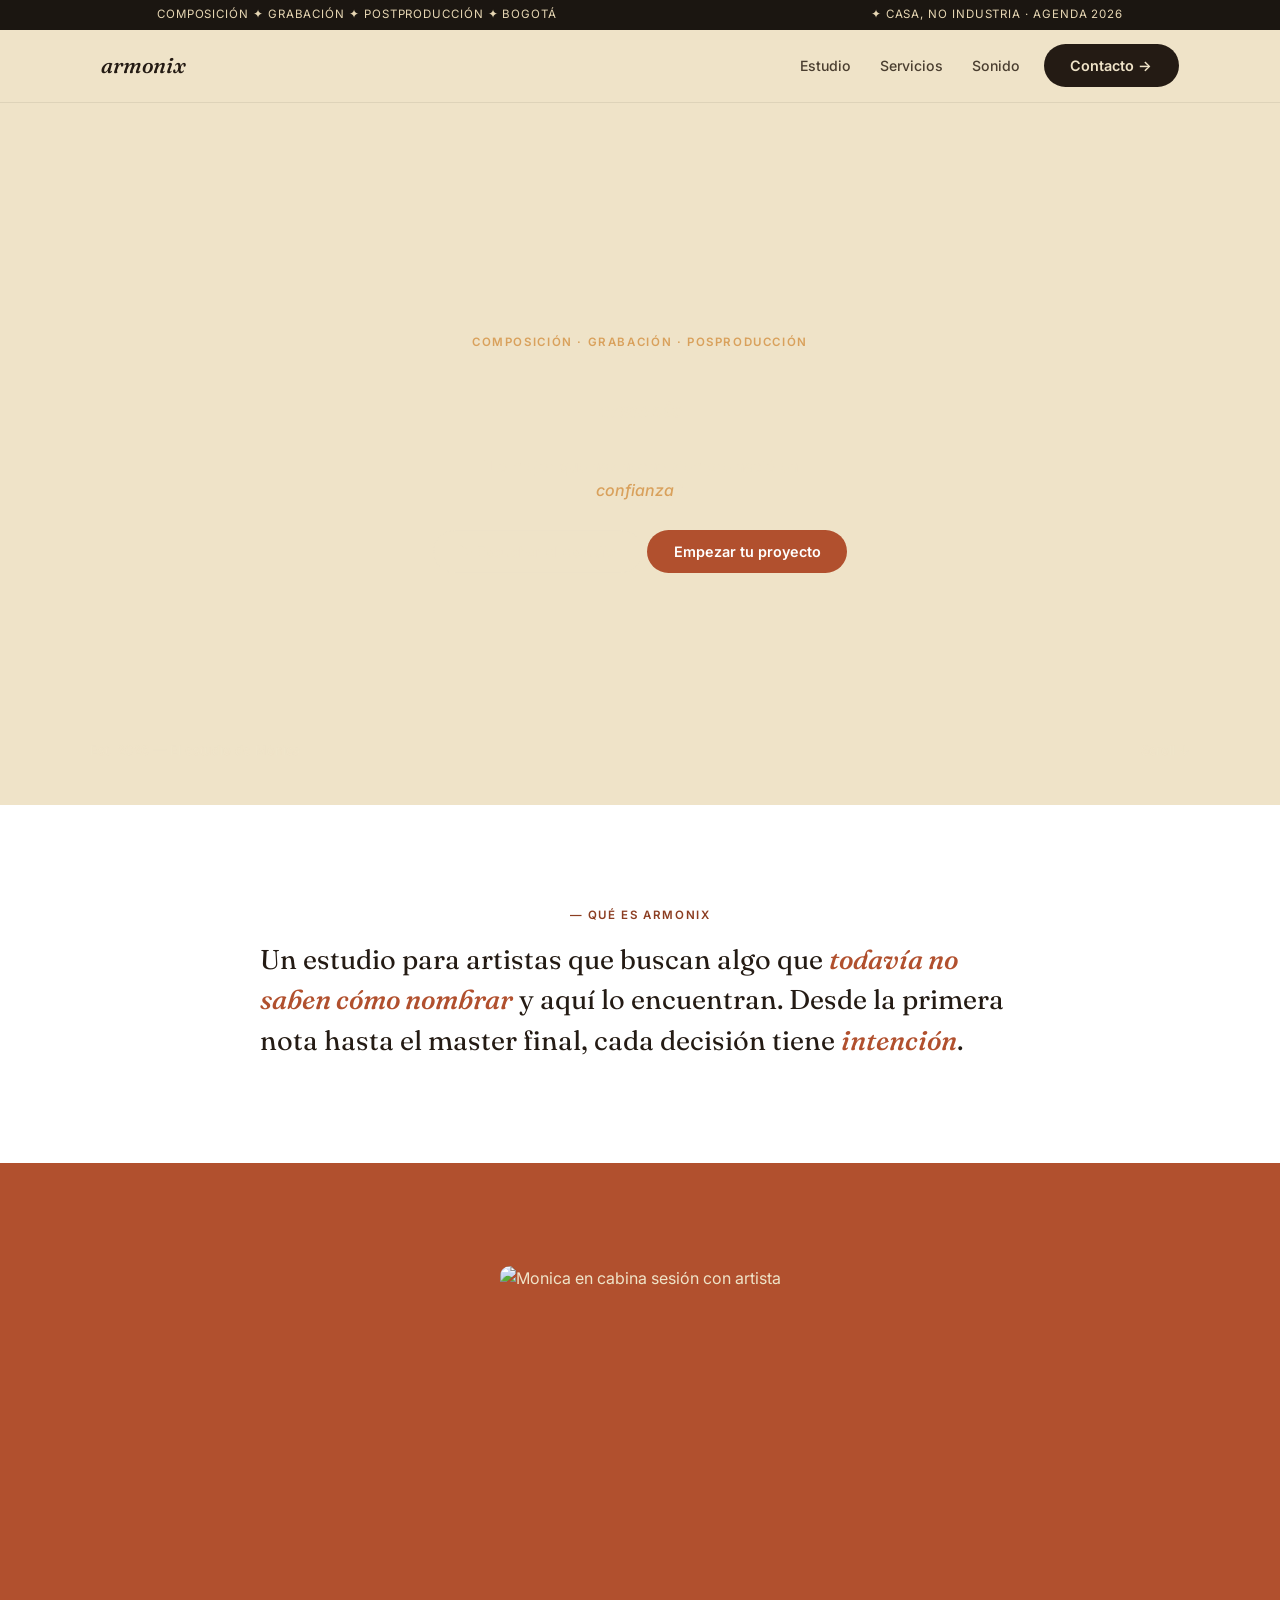
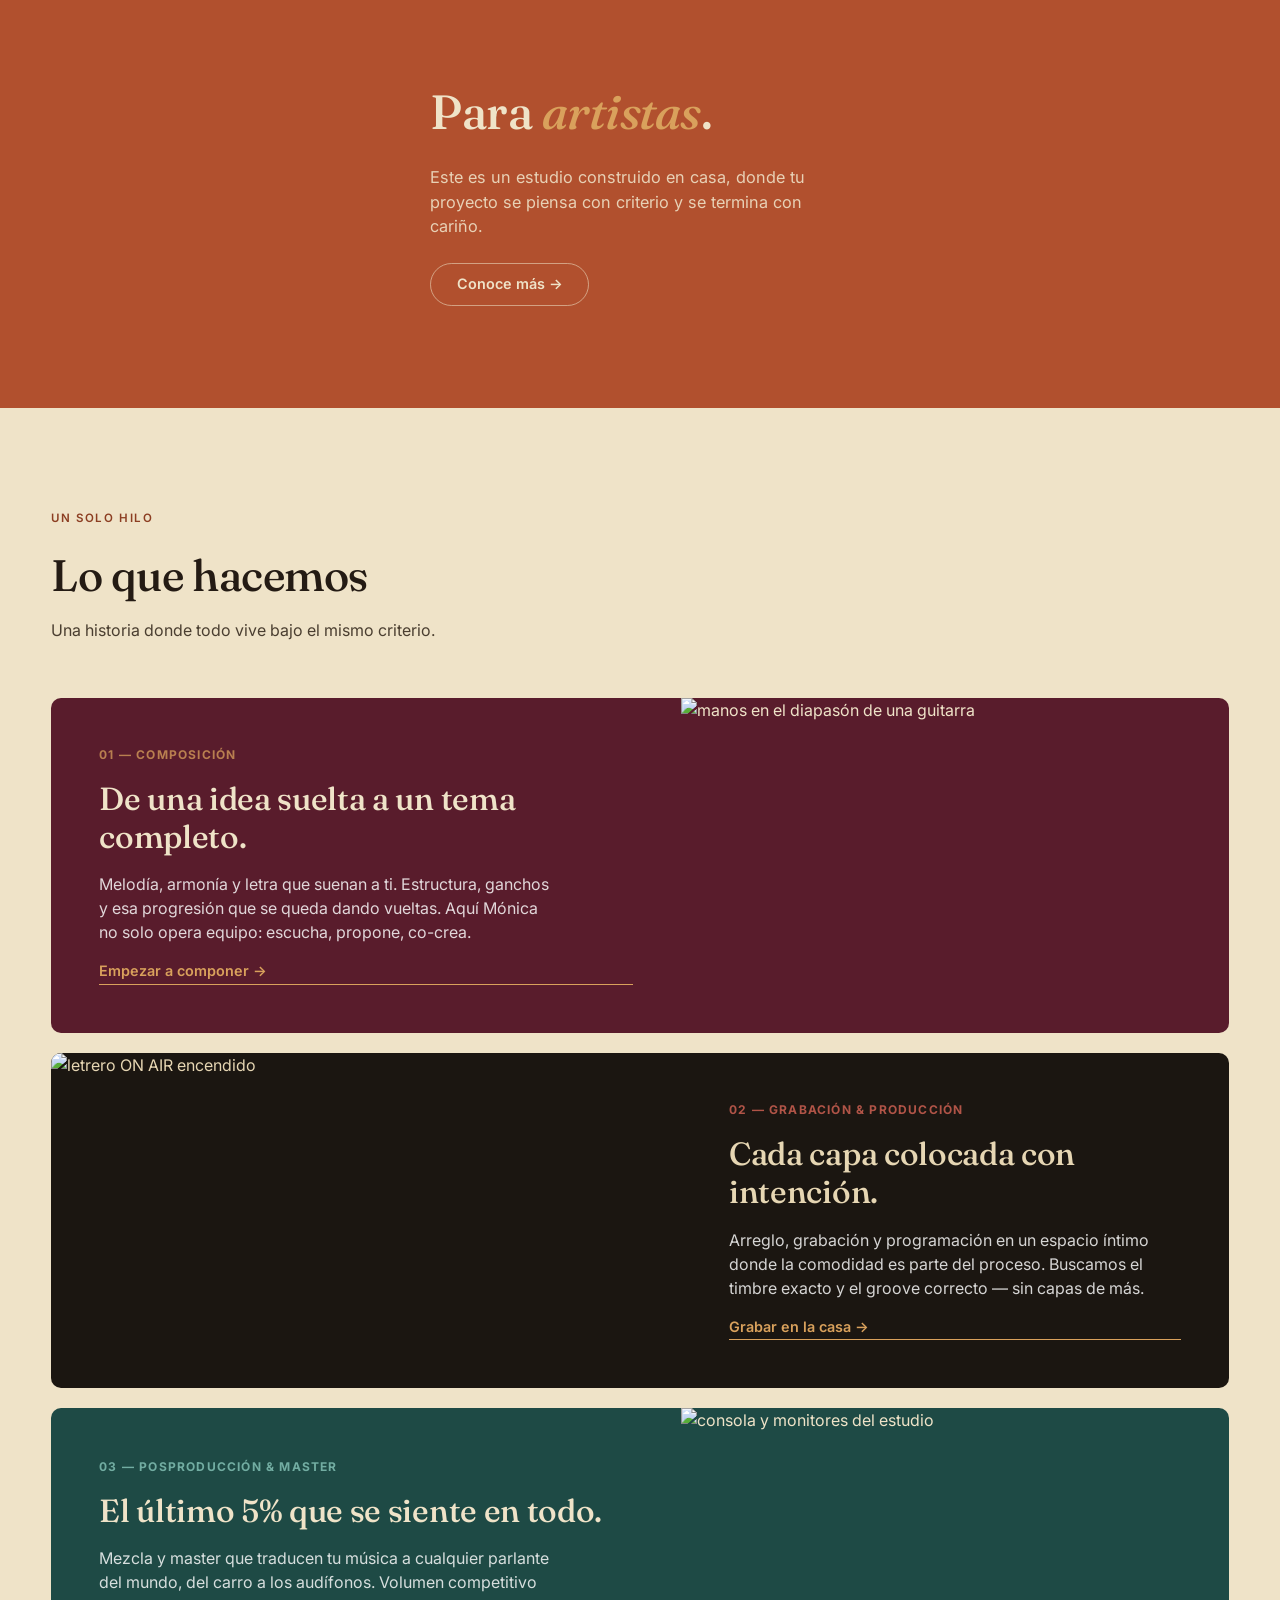
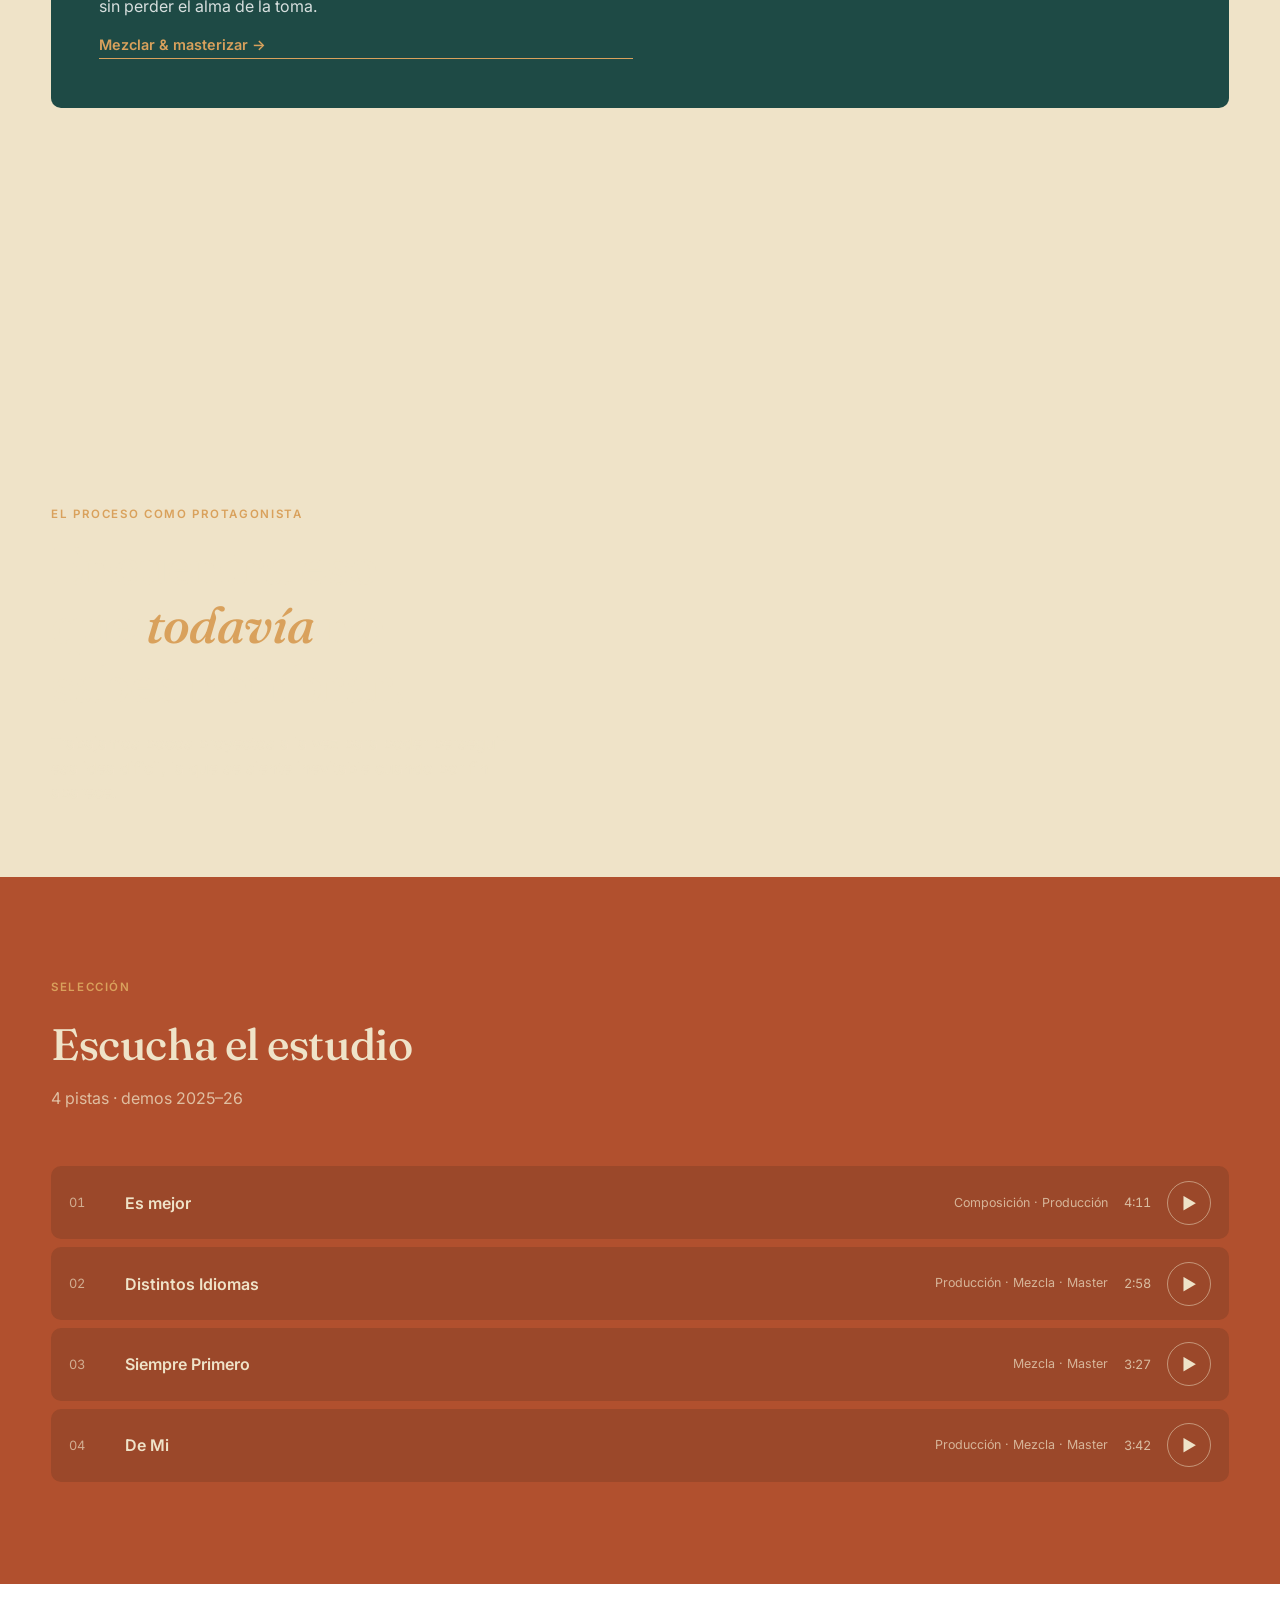
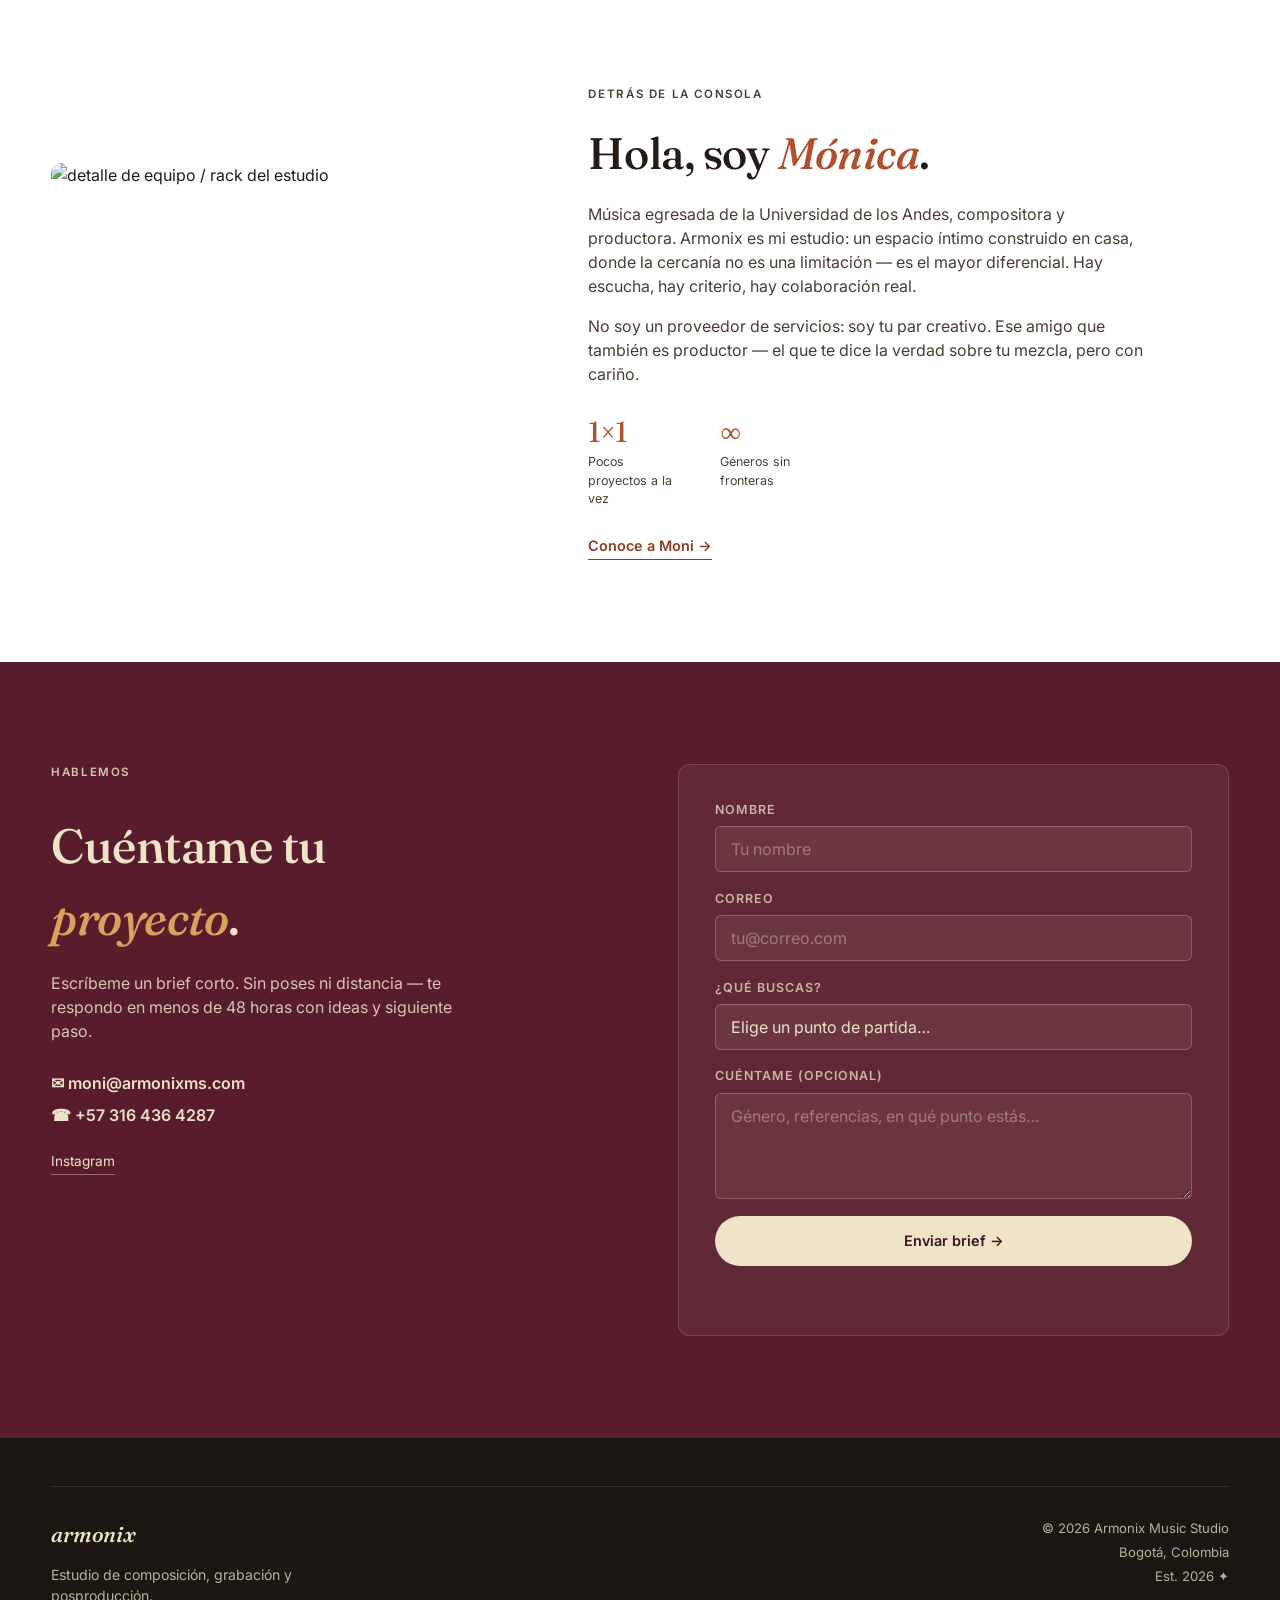
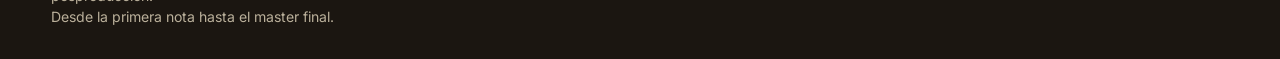
==== index.html @ 6795d39c "update storage domain" ====
<!DOCTYPE html>
<html lang="es">
<head>
    <meta charset="UTF-8">
    <meta name="viewport" content="width=device-width, initial-scale=1.0">
    <title>Armonix — Estudio de composición, grabación y posproducción</title>
    <meta name="description" content="Armonix, el estudio de Mónica. Composición, grabación y posproducción en Bogotá. Casa, no industria.">
    <link rel="preconnect" href="https://fonts.googleapis.com">
    <link rel="preconnect" href="https://fonts.gstatic.com" crossorigin>
    <link href="https://fonts.googleapis.com/css2?family=Fraunces:ital,opsz,wght@0,9..144,300;0,9..144,400;0,9..144,500;0,9..144,600;1,9..144,400;1,9..144,500&family=Inter:wght@400;500;600;700&display=swap" rel="stylesheet">
    <link rel="stylesheet" href="styles.css">
    <link rel="stylesheet" href="header.css">
    <link rel="stylesheet" href="hero.css">
    <link rel="stylesheet" href="player.css">
</head>
<body>

<div class="ticker-top" aria-hidden="true">
    <span class="ticker-text">Composición ✦ Grabación ✦ Postproducción ✦ Bogotá</span>
    <span class="ticker-text-end">✦ Casa, no industria · Agenda 2026</span>
</div>

<header class="site-header">
    <div class="header-inner">
        <a href="#top" class="logo">armonix</a>
        <div class="header-right">
            <nav class="main-nav" id="mainNav">
                <a href="#que-es">Estudio</a>
                <a href="#servicios">Servicios</a>
                <a href="#sonido">Sonido</a>
            </nav>
            <div>
                <a href="#contacto" class="btn btn-dark">Contacto →</a>
            </div>
            <button class="nav-toggle" id="navToggle" aria-label="Abrir menú" aria-expanded="false">
                <span></span><span></span><span></span>
            </button>
        </div>
    </div>
</header>

<main id="top">

    <!-- HERO -->
    <section class="hero" id="hero">
        <div class="hero-carousel" aria-hidden="true">
            <div class="hero-slide is-active" style="background-image: url(https://storage.armonixms.com/img/hero/1.jpg)"></div>
            <div class="hero-slide" style="background-image: url(https://storage.armonixms.com/img/hero/2.jpg)"></div>
            <div class="hero-slide" style="background-image: url(https://storage.armonixms.com/img/hero/3.jpg)"></div>

        </div>

        <div class="hero-content">
            <p class="eyebrow hero-eyebrow">Composición · Grabación · Posproducción</p>
            <div class="logo">armonix</div>
            <p class="hero-quote">“Lo mejor que has hecho siempre nació en<br class="lb"> <em>confianza</em>.”</p>
            <div class="hero-ctas">
                <a href="#sonido" class="btn btn-ghost">▶ Escuchar el estudio</a>
                <a href="#contacto" class="btn btn-solid">Empezar tu proyecto</a>
            </div>
        </div>

        <div class="hero-foot">
            <span>Est. 2026 — El estudio de Mónica</span>
            <span class="scroll-hint">Scroll ↓</span>
        </div>
    </section>

    <!-- QUÉ ES ARMONIX -->
    <section class="section section-white" id="que-es">
        <div class="narrow">
            <p class="eyebrow center">— Qué es Armonix</p>
            <p class="lede center">
                Un estudio para artistas que buscan algo que <em>todavía no saben cómo nombrar</em>
                y aquí lo encuentran. Desde la primera nota hasta el master final, cada
                decisión tiene <em class="accent">intención</em>.
            </p>
        </div>
    </section>

    <!-- PARA ARTISTAS -->
    <section class="section section-rust para-artistas">
        <img class="para-media" src="https://storage.armonixms.com/img/para_artistas.jpg" alt="Monica en cabina sesión con artista">
        <div class="para-copy">
            <h2>Para <em>artistas</em>.</h2>
            <p>Este es un estudio construido en casa, donde tu proyecto se piensa con criterio y se termina con cariño.</p>
            <a href="#servicios" class="btn btn-outline-light">Conoce más →</a>
        </div>
    </section>

    <!-- LO QUE HACEMOS -->
    <section class="section section-cream" id="servicios">
        <div class="section-head">
            <p class="eyebrow">Un solo hilo</p>
            <h2>Lo que hacemos</h2>
            <p class="section-sub">Una historia donde todo vive bajo el mismo criterio.</p>
        </div>

        <div class="services-grid">

            <article class="service-card card-maroon">
                <div class="service-copy">
                    <p class="service-num">01 — Composición</p>
                    <h3>De una idea suelta a un tema completo.</h3>
                    <p>Melodía, armonía y letra que suenan a ti. Estructura, ganchos y esa progresión que se queda dando vueltas. Aquí Mónica no solo opera equipo: escucha, propone, co-crea.</p>
                    <a href="#contacto" class="link-arrow">Empezar a componer →</a>
                </div>
                <img class="service-media" src="https://storage.armonixms.com/img/servicios/1.jpg" alt="manos en el diapasón de una guitarra">
            </article>

            <article class="service-card card-black">
                <img class="service-media" src="https://storage.armonixms.com/img/servicios/2.jpg" alt="letrero ON AIR encendido">
                <div class="service-copy">
                    <p class="service-num">02 — Grabación &amp; Producción</p>
                    <h3>Cada capa colocada con intención.</h3>
                    <p>Arreglo, grabación y programación en un espacio íntimo donde la comodidad es parte del proceso. Buscamos el timbre exacto y el groove correcto — sin capas de más.</p>
                    <a href="#contacto" class="link-arrow">Grabar en la casa →</a>
                </div>
            </article>

            <article class="service-card card-teal">
                <div class="service-copy">
                    <p class="service-num">03 — Posproducción &amp; Master</p>
                    <h3>El último 5% que se siente en todo.</h3>
                    <p>Mezcla y master que traducen tu música a cualquier parlante del mundo, del carro a los audífonos. Volumen competitivo sin perder el alma de la toma.</p>
                    <a href="#contacto" class="link-arrow">Mezclar &amp; masterizar →</a>
                </div>
                <img class="service-media" src="https://storage.armonixms.com/img/servicios/3.jpg" alt="consola y monitores del estudio">
            </article>

        </div>
    </section>

    <!-- FULL BLEED PHOTO / PROCESO -->
    <section class="section-fullbleed">
        <div class="fullbleed-overlay">
            <p class="eyebrow eyebrow-light">El proceso como protagonista</p>
            <h2>Encuentra eso<br>que <em>todavía</em> no<br>sabes nombrar.</h2>
            <p class="fullbleed-copy">Trabajamos pocos proyectos a la vez para poder perseguir esa idea difícil, la que se siente inevitable cuando por fin aparece.</p>
        </div>
    </section>

    <!-- ESCUCHA EL ESTUDIO -->
    <section class="section section-rust" id="sonido">
        <div class="section-head">
            <p class="eyebrow eyebrow-light">Selección</p>
            <h2>Escucha el estudio</h2>
            <p class="section-sub light-sub">4 pistas · demos 2025–26</p>
        </div>

        <div class="player" id="player">
            <ol class="track-list" id="trackList">
                <li class="track" data-title="Es Mejor" data-src="https://storage.armonixms.com/v2/audio/es_mejor.wav">
                    <span class="track-num">01</span>
                    <span class="track-name">Es mejor</span>
                    <span class="track-tags">Composición · Producción</span>
                    <span class="track-duration">4:11</span>
                    <div class="track-wave" aria-hidden="true">
                        <span></span><span></span><span></span><span></span><span></span>
                    </div>
                    <button class="track-play" aria-label="Reproducir Es mejor">▶</button>
                </li>
                <li class="track" data-title="Distintos Idiomas" data-src="https://storage.armonixms.com/audio/v2/distintos_idiomas.wav">
                    <span class="track-num">02</span>
                    <span class="track-name">Distintos Idiomas</span>
                    <span class="track-tags">Producción · Mezcla · Master</span>
                    <span class="track-duration">2:58</span>
                    <div class="track-wave" aria-hidden="true">
                        <span></span><span></span><span></span><span></span><span></span>
                    </div>
                    <button class="track-play" aria-label="Reproducir Distintos Idiomas">▶</button>
                </li>
                <li class="track" data-title="Siempre Primero" data-src="https://storage.armonixms.com/audio/v2/simpre_primero.wav">
                    <span class="track-num">03</span>
                    <span class="track-name">Siempre Primero</span>
                    <span class="track-tags">Mezcla · Master</span>
                    <span class="track-duration">3:27</span>
                    <div class="track-wave" aria-hidden="true">
                        <span></span><span></span><span></span><span></span><span></span>
                    </div>
                    <button class="track-play" aria-label="Reproducir Siempre Primero">▶</button>
                </li>
                <li class="track" data-title="Ceniza tibia" data-src="https://storage.armonixms.com/audio/v2/de_mi.wav">
                    <span class="track-num">04</span>
                    <span class="track-name">De Mi</span>
                    <span class="track-tags">Producción · Mezcla · Master</span>
                    <span class="track-duration">3:42</span>
                    <div class="track-wave" aria-hidden="true">
                        <span></span><span></span><span></span><span></span><span></span>
                    </div>
                    <button class="track-play" aria-label="Reproducir De Mi">▶</button>
                </li>
            </ol>
        </div>
    </section>

    <!-- DETRÁS DE LA CONSOLA -->
    <section class="section section-white">
        <div class="bio-section">
            <img class="bio-media" src="https://storage.armonixms.com/img/hola.jpg" alt="detalle de equipo / rack del estudio">
            <div class="bio-copy">
                <p class="eyebrow">Detrás de la consola</p>
                <h2>Hola, soy <em>Mónica</em>.</h2>
                <p>Música egresada de la Universidad de los Andes, compositora y productora. Armonix es mi estudio: un espacio íntimo construido en casa, donde la cercanía no es una limitación — es el mayor diferencial. Hay escucha, hay criterio, hay colaboración real.</p>
                <p>No soy un proveedor de servicios: soy tu par creativo. Ese amigo que también es productor — el que te dice la verdad sobre tu mezcla, pero con cariño.</p>
                <div class="bio-stats">
                    <div><span class="stat-num">1×1</span><span class="stat-label">Pocos proyectos a la vez</span></div>
                    <div><span class="stat-num">∞</span><span class="stat-label">Géneros sin fronteras</span></div>
                </div>
                <a href="#contacto" class="link-arrow">Conoce a Moni →</a>
            </div>
        </div>
    </section>

    <!-- CONTACTO -->
    <section class="section section-maroon" id="contacto">
        <div class="contact-grid">
            <div class="contact-copy">
                <p class="eyebrow eyebrow-light">Hablemos</p>
                <h2>Cuéntame tu<br><em>proyecto</em>.</h2>
                <p>Escríbeme un brief corto. Sin poses ni distancia — te respondo en menos de 48 horas con ideas y siguiente paso.</p>
                <div class="contact-details">
                    <a href="mailto:moni@armonixms.com">✉ moni@armonixms.com</a>
                    <a href="tel:+573164364287">☎ +57 316 436 4287</a>
                </div>
                <div class="contact-social">
                    <a href="https://www.instagram.com/armonixstudio/">Instagram</a>
                </div>
            </div>

            <form class="contact-form" id="contactForm">
                <label class="field">
                    <span>Nombre</span>
                    <input type="text" name="name" placeholder="Tu nombre" required>
                </label>
                <label class="field">
                    <span>Correo</span>
                    <input type="email" name="email" placeholder="tu@correo.com" required>
                </label>
                <label class="field">
                    <span>¿Qué buscas?</span>
                    <select name="tipo" required>
                        <option value="" selected disabled>Elige un punto de partida…</option>
                        <option value="composicion">Composición</option>
                        <option value="grabacion">Grabación &amp; producción</option>
                        <option value="posproduccion">Posproducción &amp; master</option>
                        <option value="no-se">Todavía no sé</option>
                    </select>
                </label>
                <label class="field">
                    <span>Cuéntame (opcional)</span>
                    <textarea name="message" rows="4" placeholder="Género, referencias, en qué punto estás…"></textarea>
                </label>
                <button type="submit" class="btn btn-cream">Enviar brief →</button>
                <p class="form-note" id="formNote" role="status" aria-live="polite"></p>
            </form>
        </div>
    </section>

</main>

<footer class="site-footer">
    <div class="footer-inner">
        <div>
            <p class="logo footer-logo">armonix</p>
            <p class="footer-tagline">Estudio de composición, grabación y posproducción.<br>Desde la primera nota hasta el master final.</p>
        </div>
        <div class="footer-meta">
            <p>© 2026 Armonix Music Studio</p>
            <p>Bogotá, Colombia</p>
            <p>Est. 2026 ✦</p>
        </div>
    </div>
</footer>

<script src="script.js"></script>
</body>
</html>
---- styles.css ----
/* =========================================================
   ARMONIX — design tokens
   Display: Fraunces (serif, italic accents)
   Body/UI: Inter
   Palette:
     --cream        #EFE3C8  warm base / hero
     --white        #FFFFFF  editorial light sections
     --ink          #241B14  primary text on light
     --rust         #B1502E  terracotta accent sections
     --rust-deep    #8C3E22  hovers / borders on rust
     --maroon       #591C2C  card + contact section
     --maroon-deep  #43121F
     --near-black   #1B1611  darkest sections / footer
     --teal         #1E4A45  posproducción card
     --gold         #D9A15C  italic accent on dark bg
   ========================================================= */

:root{
    --cream: #EFE3C8;
    --cream-2: #E6D6B3;
    --white: #FFFFFF;
    --ink: #241B14;
    --ink-soft: #4A3E30;
    --rust: #B1502E;
    --rust-deep: #8C3E22;
    --maroon: #591C2C;
    --maroon-deep: #3E1220;
    --near-black: #1B1611;
    --near-black-2: #241E17;
    --teal: #1E4A45;
    --gold: #D9A15C;

    --font-display: "Fraunces", Georgia, serif;
    --font-body: "Inter", -apple-system, BlinkMacSystemFont, "Segoe UI", sans-serif;

    --max: 1180px;
    --pad: clamp(1.25rem, 4vw, 3.5rem);
    --radius: 4px;
}

*, *::before, *::after{ box-sizing: border-box; }
html{ scroll-behavior: smooth; }
body{
    margin: 0;
    background: var(--cream);
    color: var(--ink);
    font-family: var(--font-body);
    font-size: 16px;
    line-height: 1.5;
    -webkit-font-smoothing: antialiased;
}
img, svg{ display:block; max-width:100%; }
a{ color: inherit; text-decoration: none; }
h1,h2,h3{ font-family: var(--font-display); font-weight: 500; margin: 0; letter-spacing: -0.01em; }
p{ margin: 0; }
em{ font-style: italic; font-weight: 500; }
button, input, select, textarea{ font-family: inherit; font-size: inherit; color: inherit; }

@media (prefers-reduced-motion: reduce){
    html{ scroll-behavior: auto; }
    *{ animation-duration: 0.01ms !important; animation-iteration-count: 1 !important; transition-duration: 0.01ms !important; }
}

:focus-visible{
    outline: 2px solid var(--gold);
    outline-offset: 3px;
}

/* ---------- utility ---------- */
.eyebrow{
    font-family: var(--font-body);
    text-transform: uppercase;
    letter-spacing: 0.14em;
    font-size: 0.72rem;
    font-weight: 600;
    color: var(--rust-deep);
    margin: 0 0 0.9rem;
}
.eyebrow.center{ text-align: center; }
.eyebrow-light{ color: var(--gold); }

.section{ padding: clamp(3.5rem, 8vw, 6.5rem) var(--pad); }
.section-white{ background: var(--white); }
.section-cream{ background: var(--cream); }
.section-rust{ background: var(--rust); color: var(--cream); }
.section-maroon{ background: var(--maroon); color: var(--cream); }
.section-black{ background: var(--near-black); color: var(--cream-2); }
.section-rust .eyebrow{ color: var(--gold); }

.narrow{ max-width: 760px; margin: 0 auto; }
.section-head{ max-width: var(--max); margin: 0 auto clamp(2.5rem, 6vw, 3.5rem); }
.section-head h2{ font-size: clamp(2rem, 4vw, 2.75rem); margin-top: 0.25rem; }
.section-sub{ margin-top: 0.6rem; color: var(--ink-soft); max-width: 480px; }
.light-sub{ color: rgba(239,227,200,0.75); }

.lede{ font-family: var(--font-display); font-size: clamp(1.3rem, 3vw, 1.7rem); line-height: 1.5; font-weight: 400; color: var(--ink); }
.lede em{ color: var(--rust); }
.lede .accent{ color: var(--rust); }

/* ---------- buttons / links ---------- */
.btn{
    display: inline-flex;
    align-items: center;
    gap: 0.4rem;
    padding: 0.6rem 1.6rem;
    border-radius: 999px;
    font-size: 0.9rem;
    font-weight: 600;
    border: 1px solid transparent;
    cursor: pointer;
    transition: transform 0.2s ease, background 0.2s ease, border-color 0.2s ease, color 0.2s ease;
    white-space: nowrap;
}
.btn:hover{ transform: translateY(-2px); }
.btn-dark{ background: var(--ink); color: var(--cream); }
.btn-dark:hover{ background: var(--near-black); }
.btn-solid{ background: var(--rust); color: var(--white); }
.btn-solid:hover{ background: var(--rust-deep); }
.btn-ghost{ background: transparent; color: var(--ink); border-color: var(--ink); }
.btn-ghost:hover{ background: var(--ink); color: var(--cream); }
.btn-outline-light{ background: transparent; color: var(--cream); border-color: rgba(239,227,200,0.55); }
.btn-outline-light:hover{ background: var(--cream); color: var(--rust-deep); }
.btn-cream{ background: var(--cream); color: var(--maroon-deep); width: 100%; justify-content: center; padding: 0.95rem 1.6rem; }
.btn-cream:hover{ background: var(--white); }

.link-arrow{
    display: inline-block;
    font-weight: 600;
    font-size: 0.9rem;
    color: var(--rust-deep);
    border-bottom: 1px solid currentColor;
    padding-bottom: 2px;
    transition: opacity 0.2s ease;
}
.link-arrow:hover{ opacity: 0.7; }
.link-arrow.light{ color: var(--gold); }

/* ---------- placeholder image blocks ---------- */
.ph-image{
    position: relative;
    overflow: hidden;
    min-height: 220px;
}
.ph-inner{
    position: absolute;
    inset: 0;
    display: flex;
    align-items: center;
    justify-content: center;
}
.ph-icon{ width: 15%; height: 15%; min-width: 28px; min-height: 28px; fill: rgba(255,255,255,0.55); }
.ph-image::after{
    content: attr(data-label);
    position: absolute;
    left: 0.75rem;
    bottom: 0.65rem;
    font-size: 0.68rem;
    color: rgba(255,255,255,0.85);
    background: rgba(20,15,10,0.45);
    padding: 0.25rem 0.55rem;
    border-radius: 3px;
    max-width: calc(100% - 1.5rem);
}

/* ---------- para artistas ---------- */
.para-artistas{
    display: flex;
    align-items: center;
    flex-direction: column;
    gap: 50px;
    margin: 0;
}
.para-media{
    min-height: 360px;
    border-radius: 10px;
    max-width: 40%;
}
.para-copy{
    display: flex;
    flex-direction: column;
    gap: 1.1rem;
    justify-content: center;
}
.para-copy h2{ font-size: clamp(2rem, 4.5vw, 3rem); }
.para-copy h2 em{ color: var(--gold); }
.para-copy p{ max-width: 42ch; color: rgba(239,227,200,0.88); font-size: 1.02rem; }
.para-copy .btn{ align-self: flex-start; margin-top: 0.4rem; }

/* ---------- services ---------- */
.services-grid{
    max-width: var(--max);
    margin: 0 auto;
    display: flex;
    flex-direction: column;
    gap: 1.25rem;
}
.service-card{
    display: grid;
    grid-template-columns: 1.15fr 1fr;
    border-radius: 10px;
    overflow: hidden;
    min-height: 300px;
}
.service-copy{
    padding: clamp(2rem, 4vw, 3rem);
    display: flex;
    flex-direction: column;
    gap: 1rem;
    justify-content: center;
}
.service-num{
    text-transform: uppercase;
    letter-spacing: 0.1em;
    font-size: 0.75rem;
    font-weight: 700;
    opacity: 0.75;
}
.service-card h3{ font-size: clamp(1.5rem, 2.6vw, 2rem); line-height: 1.2; }
.service-card p{ color: rgba(255,255,255,0.82); max-width: 46ch; }
.service-card .link-arrow{ color: var(--gold); }
.card-maroon{ background: var(--maroon); color: var(--cream); }
.card-black{ background: var(--near-black); color: var(--cream-2); }
.card-teal{ background: var(--teal); color: var(--cream); }
.card-maroon .service-num{ color: var(--gold); }
.card-black .service-num{ color: #E3695A; }
.card-teal .service-num{ color: #8FCFC2; }

.onair-glow{
    font-family: var(--font-display);
    font-style: italic;
    font-size: clamp(1.6rem, 4vw, 2.6rem);
    color: #ff5b45;
    text-shadow: 0 0 8px rgba(255,91,69,0.85), 0 0 24px rgba(255,91,69,0.55), 0 0 46px rgba(255,91,69,0.35);
    letter-spacing: 0.08em;
    animation: flicker 3.6s infinite;
}
@keyframes flicker{
    0%, 92%, 100%{ opacity: 1; }
    93%{ opacity: 0.6; }
    95%{ opacity: 1; }
    96%{ opacity: 0.7; }
}
.ph-onair{ background: linear-gradient(160deg, #171310, #0c0a08); }
.ph-onair::after{ display:none; }

/* ---------- full bleed ---------- */
.section-fullbleed{
    position: relative;
    min-height: 74vh;
    display: flex;
    align-items: flex-end;
    padding: clamp(2.5rem, 6vw, 4.5rem) var(--pad);
    background-image: url(https://armonixms.com/img/encuentra.jpg);
    background-size: cover;
    background-position: center;
    background-repeat: no-repeat;
}
.fullbleed-overlay{ max-width: 620px; color: var(--cream); }
.fullbleed-overlay h2{ font-size: clamp(2rem, 5vw, 3.2rem); margin: 0.5rem 0 1.1rem; line-height: 1.15; }
.fullbleed-overlay h2 em{ color: var(--gold); }
.fullbleed-copy{ max-width: 46ch; color: rgba(239,227,200,0.85); font-size: 1.02rem; }

/* ---------- bio ---------- */
.bio-section{
    display: grid;
    grid-template-columns: 0.85fr 1.15fr;
    gap: clamp(2rem, 5vw, 4rem);
    align-items: center;
    max-width: var(--max);
    margin: 0 auto;
}
.bio-media{ border-radius: 10px; min-height: 320px; }
.bio-copy h2{ font-size: clamp(2rem, 4vw, 2.75rem); margin: 0.25rem 0 1rem; }
.bio-copy h2 em{ color: var(--rust); }
.bio-copy p{ margin-bottom: 1rem; color: var(--ink-soft); max-width: 56ch; }
.bio-stats{ display: flex; gap: 2.25rem; margin: 1.5rem 0; flex-wrap: wrap; }
.bio-stats > div{ display: flex; flex-direction: column; }
.stat-num{ font-family: var(--font-display); font-size: 1.8rem; color: var(--rust); }
.stat-label{ font-size: 0.78rem; color: var(--ink-soft); max-width: 12ch; }

/* ---------- apuntes ---------- */
.section-head-row{
    display: flex;
    justify-content: space-between;
    align-items: flex-end;
    gap: 1.5rem;
    flex-wrap: wrap;
}
.notes-grid{
    max-width: var(--max);
    margin: 0 auto;
    display: grid;
    grid-template-columns: repeat(4, 1fr);
    gap: 1.25rem;
}
.note-card{ display: flex; flex-direction: column; gap: 0.6rem; }
.note-media{ border-radius: 8px; min-height: 150px; }
.note-tag{ font-size: 0.74rem; letter-spacing: 0.06em; text-transform: uppercase; color: var(--gold); font-weight: 600; }
.note-card h3{ font-size: 1.05rem; line-height: 1.35; color: var(--cream-2); font-weight: 500; }

/* ---------- contact ---------- */
.contact-grid{
    max-width: var(--max);
    margin: 0 auto;
    display: grid;
    grid-template-columns: 1fr 1fr;
    gap: clamp(2.5rem, 6vw, 5rem);
    align-items: start;
}
.contact-copy h2{ font-size: clamp(2rem, 4.5vw, 3rem); margin: 0.25rem 0 1.1rem; }
.contact-copy h2 em{ color: var(--gold); }
.contact-copy p{ color: rgba(239,227,200,0.85); max-width: 44ch; margin-bottom: 1.75rem; }
.contact-details{ display: flex; flex-direction: column; gap: 0.5rem; margin-bottom: 1.5rem; }
.contact-details a{ font-weight: 600; }
.contact-details a:hover{ color: var(--gold); }
.contact-social{ display: flex; gap: 1.25rem; }
.contact-social a{ font-size: 0.85rem; border-bottom: 1px solid rgba(239,227,200,0.4); padding-bottom: 2px; }
.contact-social a:hover{ color: var(--gold); border-color: var(--gold); }

.contact-form{
    background: rgba(239,227,200,0.06);
    border: 1px solid rgba(239,227,200,0.18);
    border-radius: 12px;
    padding: clamp(1.5rem, 3vw, 2.25rem);
    display: flex;
    flex-direction: column;
    gap: 1.1rem;
}
.field{ display: flex; flex-direction: column; gap: 0.4rem; }
.field span{ font-size: 0.78rem; text-transform: uppercase; letter-spacing: 0.08em; color: rgba(239,227,200,0.75); font-weight: 600; }
.field input, .field select, .field textarea{
    background: rgba(239,227,200,0.08);
    border: 1px solid rgba(239,227,200,0.25);
    border-radius: 6px;
    padding: 0.75rem 0.9rem;
    color: var(--cream);
}
.field input::placeholder, .field textarea::placeholder{ color: rgba(239,227,200,0.4); }
.field select{ appearance: none; }
.field select option{ color: var(--ink); }
.field input:focus, .field select:focus, .field textarea:focus{ border-color: var(--gold); }
.form-note{ font-size: 0.82rem; color: var(--gold); min-height: 1.2em; }

/* ---------- footer ---------- */
.site-footer{ background: var(--near-black); color: rgba(239,227,200,0.75); padding: 3rem var(--pad) 2rem; }
.footer-inner{
    max-width: var(--max);
    margin: 0 auto;
    display: flex;
    justify-content: space-between;
    gap: 2rem;
    flex-wrap: wrap;
    border-top: 1px solid rgba(239,227,200,0.12);
    padding-top: 2rem;
}
.footer-logo{ color: var(--cream); margin-bottom: 0.75rem; }
.footer-tagline{ font-size: 0.88rem; max-width: 34ch; }
.footer-meta{ text-align: right; font-size: 0.82rem; display: flex; flex-direction: column; gap: 0.25rem; }

/* =========================================================
   RESPONSIVE
   ========================================================= */
@media (max-width: 900px){
    .para-artistas{ gap: 20px; }
    .para-media{ min-height: 260px; max-width: 90%; }
    .service-card{ grid-template-columns: 1fr; }
    .service-media{ min-height: 200px; order: -1; }
    .bio-section{ grid-template-columns: 1fr; }
    .bio-media{ min-height: 240px; }
    .notes-grid{ grid-template-columns: repeat(2, 1fr); }
    .contact-grid{ grid-template-columns: 1fr; }
    .footer-inner{ flex-direction: column; }
    .footer-meta{ text-align: left; }
}

@media (max-width: 560px){
    .notes-grid{ grid-template-columns: 1fr; }
}
---- header.css ----
/* ---------- top ticker ---------- */
.ticker-top{
    display: flex;
    flex-direction: row;
    background: var(--near-black);
    color: var(--cream-2);
    overflow: hidden;
    white-space: nowrap;
    font-size: 0.72rem;
    letter-spacing: 0.08em;
    text-transform: uppercase;
    padding: 0.4rem 0;
}
.ticker-text{
    max-width: var(--max);
    margin: 0 auto;
    display: flex;
    align-items: center;
}
.ticker-text-end{
    max-width: var(--max);
    margin: 0 auto;
    display: flex;
    align-items: center;
}


.site-header{
    position: sticky;
    top: 0;
    z-index: 50;
    background: rgba(239,227,200,0.92);
    backdrop-filter: blur(8px);
    border-bottom: 1px solid rgba(36,27,20,0.08);
}
.header-inner{
    max-width: var(--max);
    margin: 0 auto;
    padding: 0.9rem var(--pad);
    display: flex;
    align-items: center;
    justify-content: space-between;
    gap: 1.5rem;
}
.header-right{
    display: flex;
    align-items: center;
    justify-content: space-between;
    gap: 1.5rem;
}
.logo{
    font-family: var(--font-display);
    font-size: 1.35rem;
    font-style: italic;
    font-weight: 500;
    letter-spacing: -0.01em;
}
.main-nav{ display: flex; gap: 1.8rem;}
.main-nav a{
    font-size: 0.88rem;
    font-weight: 500;
    color: var(--ink-soft);
    transition: color 0.2s ease;
}
.main-nav a:hover{ color: var(--rust-deep); }
.nav-toggle{
    display: none;
    flex-direction: column;
    gap: 4px;
    background: none;
    border: none;
    cursor: pointer;
    padding: 6px;
}
.nav-toggle span{ width: 20px; height: 2px; background: var(--ink); display: block; }



/* =========================================================
   RESPONSIVE
   ========================================================= */
@media (max-width: 900px){
    .ticker-text{ display: none; }
    .main-nav{ display: none; }
    .nav-toggle{ display: flex; }
}

@media (max-width: 560px){
    .header-inner{ padding: 0.75rem var(--pad); }
}

/* mobile nav open state */
body.nav-open .main-nav{
    display: flex;
    flex-direction: column;
    position: fixed;
    top: 0; right: 0;
    height: 100vh;
    width: min(78vw, 320px);
    background: var(--cream);
    padding: 5.5rem 2rem 2rem;
    gap: 1.5rem;
    box-shadow: -8px 0 24px rgba(0,0,0,0.15);
    z-index: 60;
}
body.nav-open .main-nav a{ font-size: 1.1rem; }
---- hero.css ----
/* ---------- hero ---------- */
.hero{
    position: relative;
    min-height: 78vh;
    display: flex;
    flex-direction: column;
    align-items: center;
    justify-content: center;
    text-align: center;
    padding: clamp(3rem, 8vw, 5rem) var(--pad);
    gap: 1.75rem;
    overflow: hidden;
    color: var(--cream);
}
.hero-carousel{
    position: absolute;
    inset: 0;
    z-index: 0;
}
.hero-slide{
    position: absolute;
    inset: 0;
    background-size: cover;
    background-position: center;
    opacity: 0;
    transition: opacity 1.6s ease;
}
.hero-slide.is-active{ opacity: 1; }
.hero-content{
    position: relative;
    z-index: 1;
    display: flex;
    flex-direction: column;
    align-items: center;
    gap: 1.75rem;
}
.hero .hero-eyebrow{ color: var(--gold); }
.hero-quote em{ color: var(--gold); }
.hero .btn-ghost{ color: var(--cream); border-color: rgba(239,227,200,0.6); }
.hero .btn-ghost:hover{ background: var(--cream); color: var(--ink); }

.hero-foot{
    position: absolute;
    left: 50%;
    bottom: clamp(1.5rem, 4vw, 2.75rem);
    transform: translateX(-50%);
    z-index: 1;
    width: min(92%, 1100px);
    display: flex;
    justify-content: space-between;
    align-items: center;
    font-size: 0.82rem;
    color: rgba(239,227,200,0.75);
}

.scroll-hint{ animation: bob 2.4s ease-in-out infinite; }
@keyframes bob{
    0%,100%{ transform: translateY(0); }
    50%{ transform: translateY(4px); }
}
---- player.css ----
.track{
    display: grid;
    grid-template-columns: 2.5rem 1fr auto auto auto 2.75rem;
    align-items: center;
    gap: 1rem;
    padding: 0.9rem 1.1rem;
    background: rgba(27,22,17,0.14);
    border-radius: 10px;
    transition: background 0.25s ease, color 0.25s ease;
}
.track:hover{ background: rgba(27,22,17,0.24); }

.track.is-active{
    background: var(--near-black);
    color: var(--cream);
}
.track.is-active .track-tags,
.track.is-active .track-duration{ color: rgba(239,227,200,0.7); }

.track-tags{ font-size: 0.78rem; color: rgba(239,227,200,0.7); justify-self: end; }
.track-duration{ font-size: 0.8rem; font-variant-numeric: tabular-nums; opacity: 0.75; }

.track-wave{
    display: none;
    align-items: flex-end;
    gap: 3px;
    height: 18px;
}
.track.is-active .track-wave{ display: flex; }
.track-wave span{
    width: 3px;
    background: var(--gold);
    border-radius: 2px;
    height: 30%;
    animation: wave 1s ease-in-out infinite;
}
.track-wave span:nth-child(1){ animation-delay: 0s; }
.track-wave span:nth-child(2){ animation-delay: 0.12s; }
.track-wave span:nth-child(3){ animation-delay: 0.24s; }
.track-wave span:nth-child(4){ animation-delay: 0.36s; }
.track-wave span:nth-child(5){ animation-delay: 0.48s; }
@keyframes wave{
    0%, 100%{ height: 25%; }
    50%{ height: 100%; }
}

.track-play{
    width: 2.75rem; height: 2.75rem;
    border-radius: 50%;
    border: 1px solid rgba(239,227,200,0.5);
    background: transparent;
    color: var(--cream);
    cursor: pointer;
    transition: background 0.2s ease, color 0.2s ease, border-color 0.2s ease;
}
.track.is-active .track-play{
    background: var(--gold);
    color: var(--near-black);
    border-color: var(--gold);
}

@media (max-width: 560px){
    .track{ grid-template-columns: 1.75rem 1fr 2.5rem; }
    .track-tags, .track-wave{ display: none; }
    .track.is-active .track-wave{ display: none; }
}



.player{ max-width: var(--max); margin: 0 auto; }
.now-playing{
    display: flex;
    align-items: center;
    gap: 1rem;
    background: var(--near-black);
    color: var(--cream);
    border-radius: 999px;
    padding: 0.7rem 1.1rem;
    margin-bottom: 1.25rem;
}
.np-toggle{
    width: 42px; height: 42px;
    border-radius: 50%;
    border: none;
    background: var(--gold);
    color: var(--near-black);
    display: flex; align-items: center; justify-content: center;
    cursor: pointer;
    flex-shrink: 0;
    font-size: 0.9rem;
}
.np-info{ flex: 1; min-width: 0; }
.np-track{ font-weight: 600; font-size: 0.92rem; }
.np-status{ font-size: 0.76rem; color: rgba(239,227,200,0.6); }
.np-wave{ display: flex; align-items: flex-end; gap: 3px; height: 20px; }
.np-wave span{
    width: 3px;
    background: var(--gold);
    border-radius: 2px;
    height: 30%;
    transition: height 0.2s ease;
}
.np-wave.playing span{ animation: wave 1s ease-in-out infinite; }
.np-wave span:nth-child(1){ animation-delay: 0s; }
.np-wave span:nth-child(2){ animation-delay: 0.12s; }
.np-wave span:nth-child(3){ animation-delay: 0.24s; }
.np-wave span:nth-child(4){ animation-delay: 0.36s; }
.np-wave span:nth-child(5){ animation-delay: 0.48s; }
@keyframes wave{
    0%, 100%{ height: 25%; }
    50%{ height: 100%; }
}

.track-list{ list-style: none; margin: 0; padding: 0; display: flex; flex-direction: column; gap: 0.5rem; }
.track{
    display: grid;
    grid-template-columns: 2.5rem 1fr auto auto 2.75rem;
    align-items: center;
    gap: 1rem;
    padding: 0.9rem 1.1rem;
    background: rgba(27,22,17,0.14);
    border-radius: 10px;
    transition: background 0.2s ease;
}
.track:hover{ background: rgba(27,22,17,0.24); }
.track.is-active{ background: rgba(27,22,17,0.34); }
.track-num{ font-size: 0.8rem; opacity: 0.65; font-variant-numeric: tabular-nums; }
.track-name{ font-weight: 600; }
.track-tags{ font-size: 0.78rem; color: rgba(239,227,200,0.7); justify-self: end; }
.track-duration{ font-size: 0.8rem; font-variant-numeric: tabular-nums; opacity: 0.75; }
.track-play{
    width: 2.75rem; height: 2.75rem;
    border-radius: 50%;
    border: 1px solid rgba(239,227,200,0.5);
    background: transparent;
    color: var(--cream);
    cursor: pointer;
    transition: background 0.2s ease, color 0.2s ease;
}
.track-play:hover, .track.is-active .track-play{ background: var(--cream); color: var(--rust-deep); }


/* =========================================================
   RESPONSIVE
   ========================================================= */
@media (max-width: 560px){
    .track{ grid-template-columns: 1.75rem 1fr 2.5rem; }
    .track-tags{ display: none; }
}
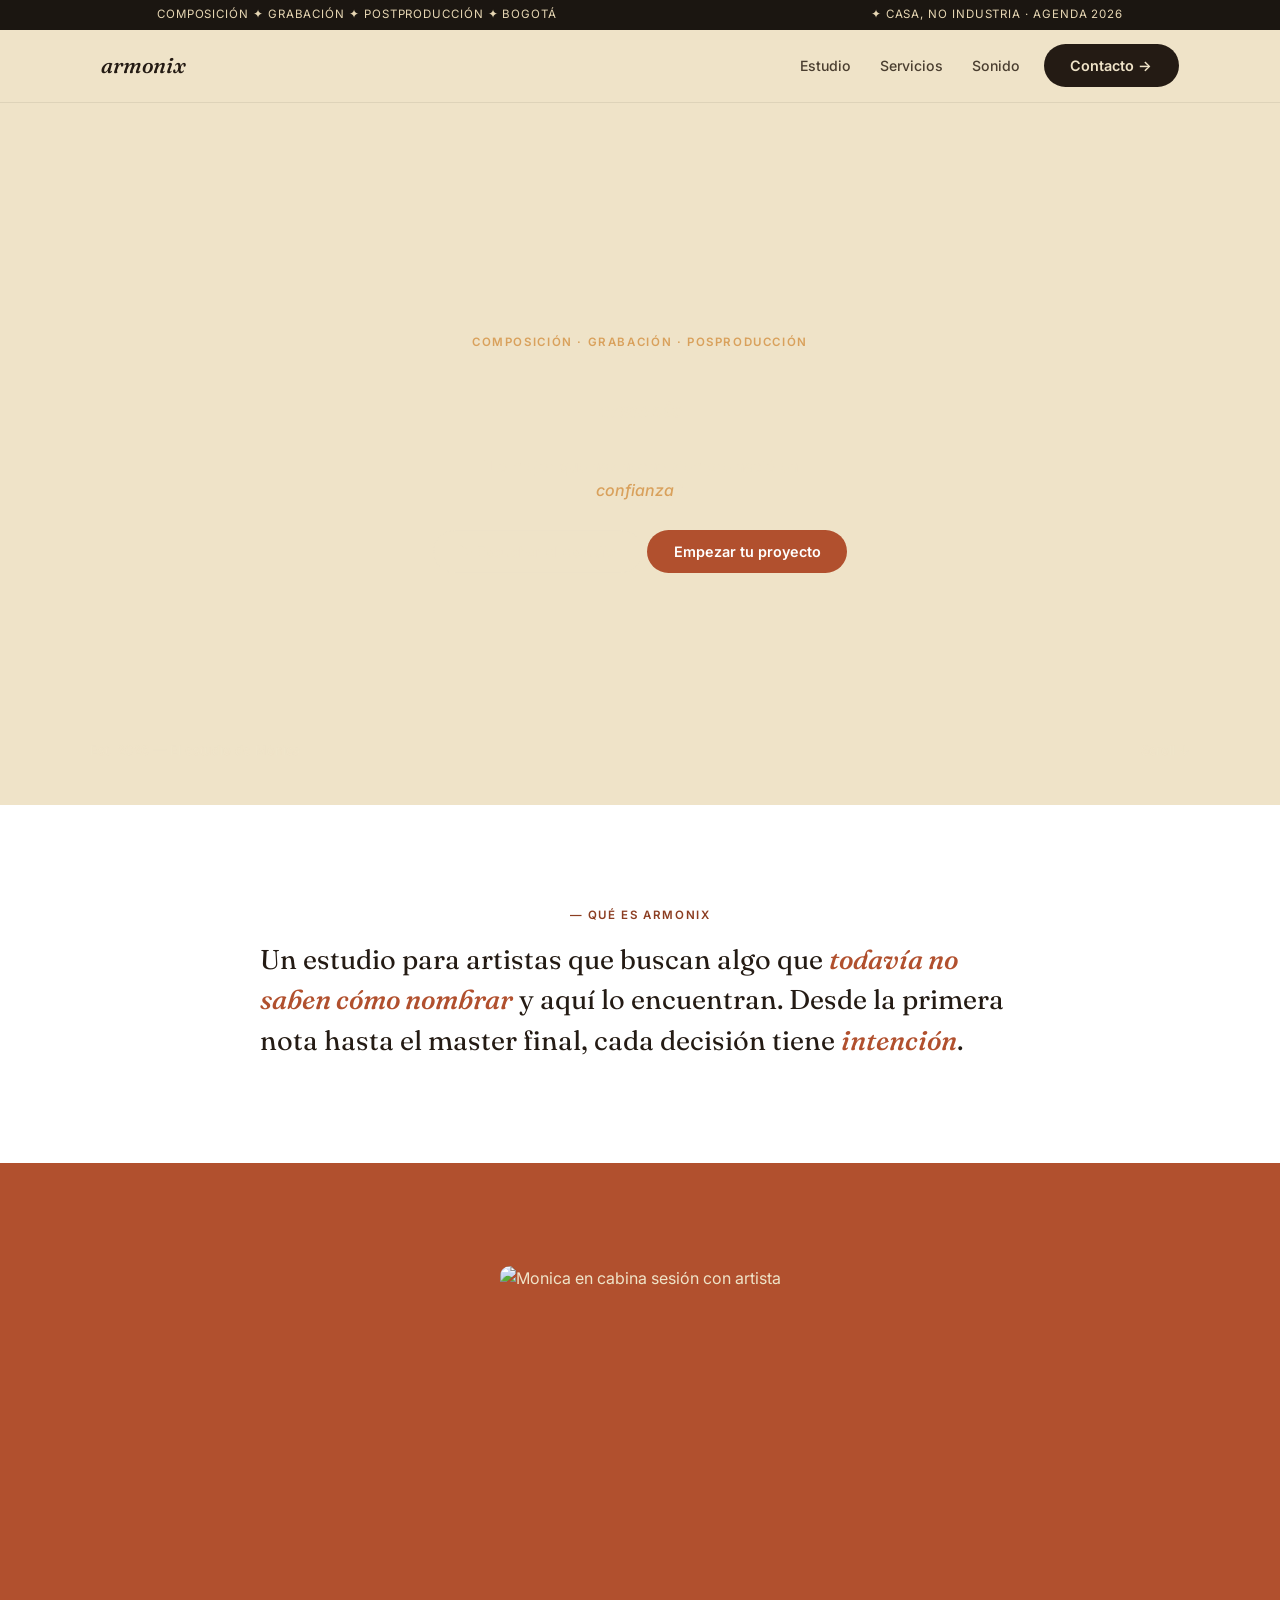
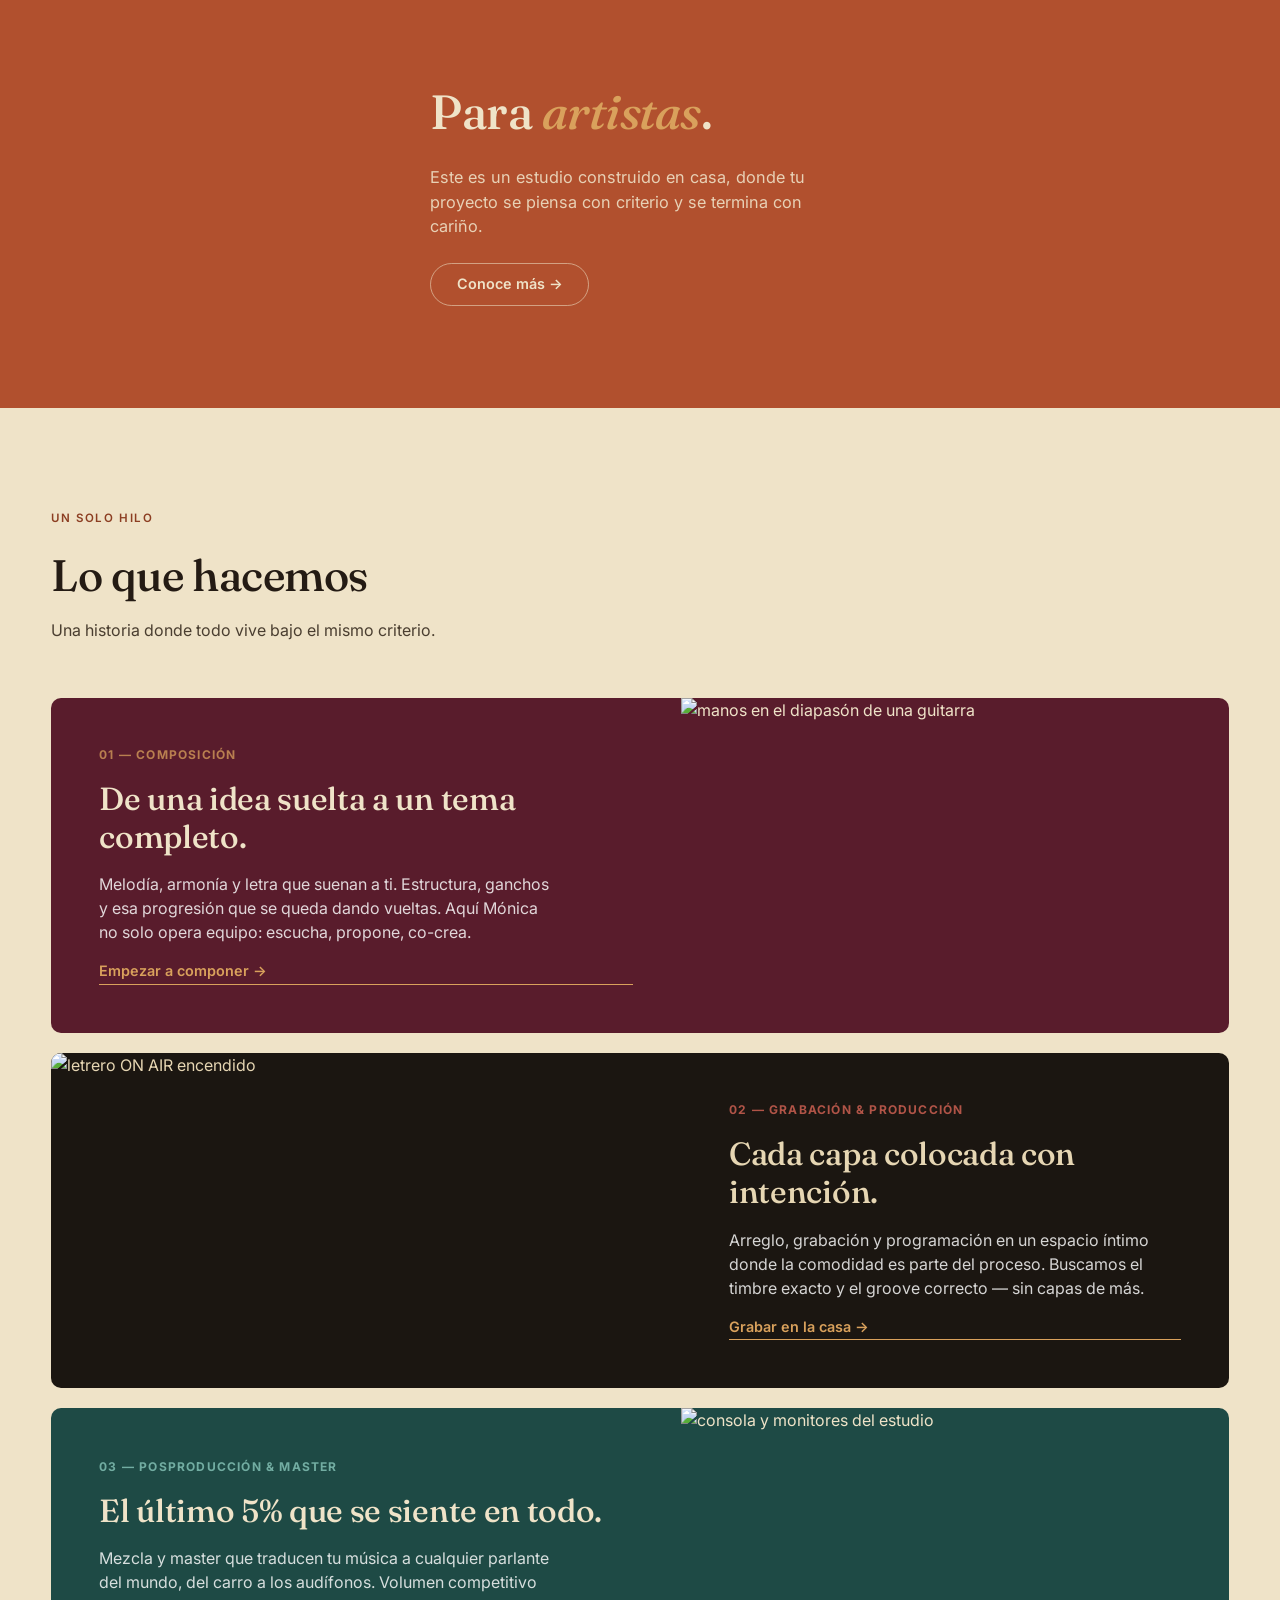
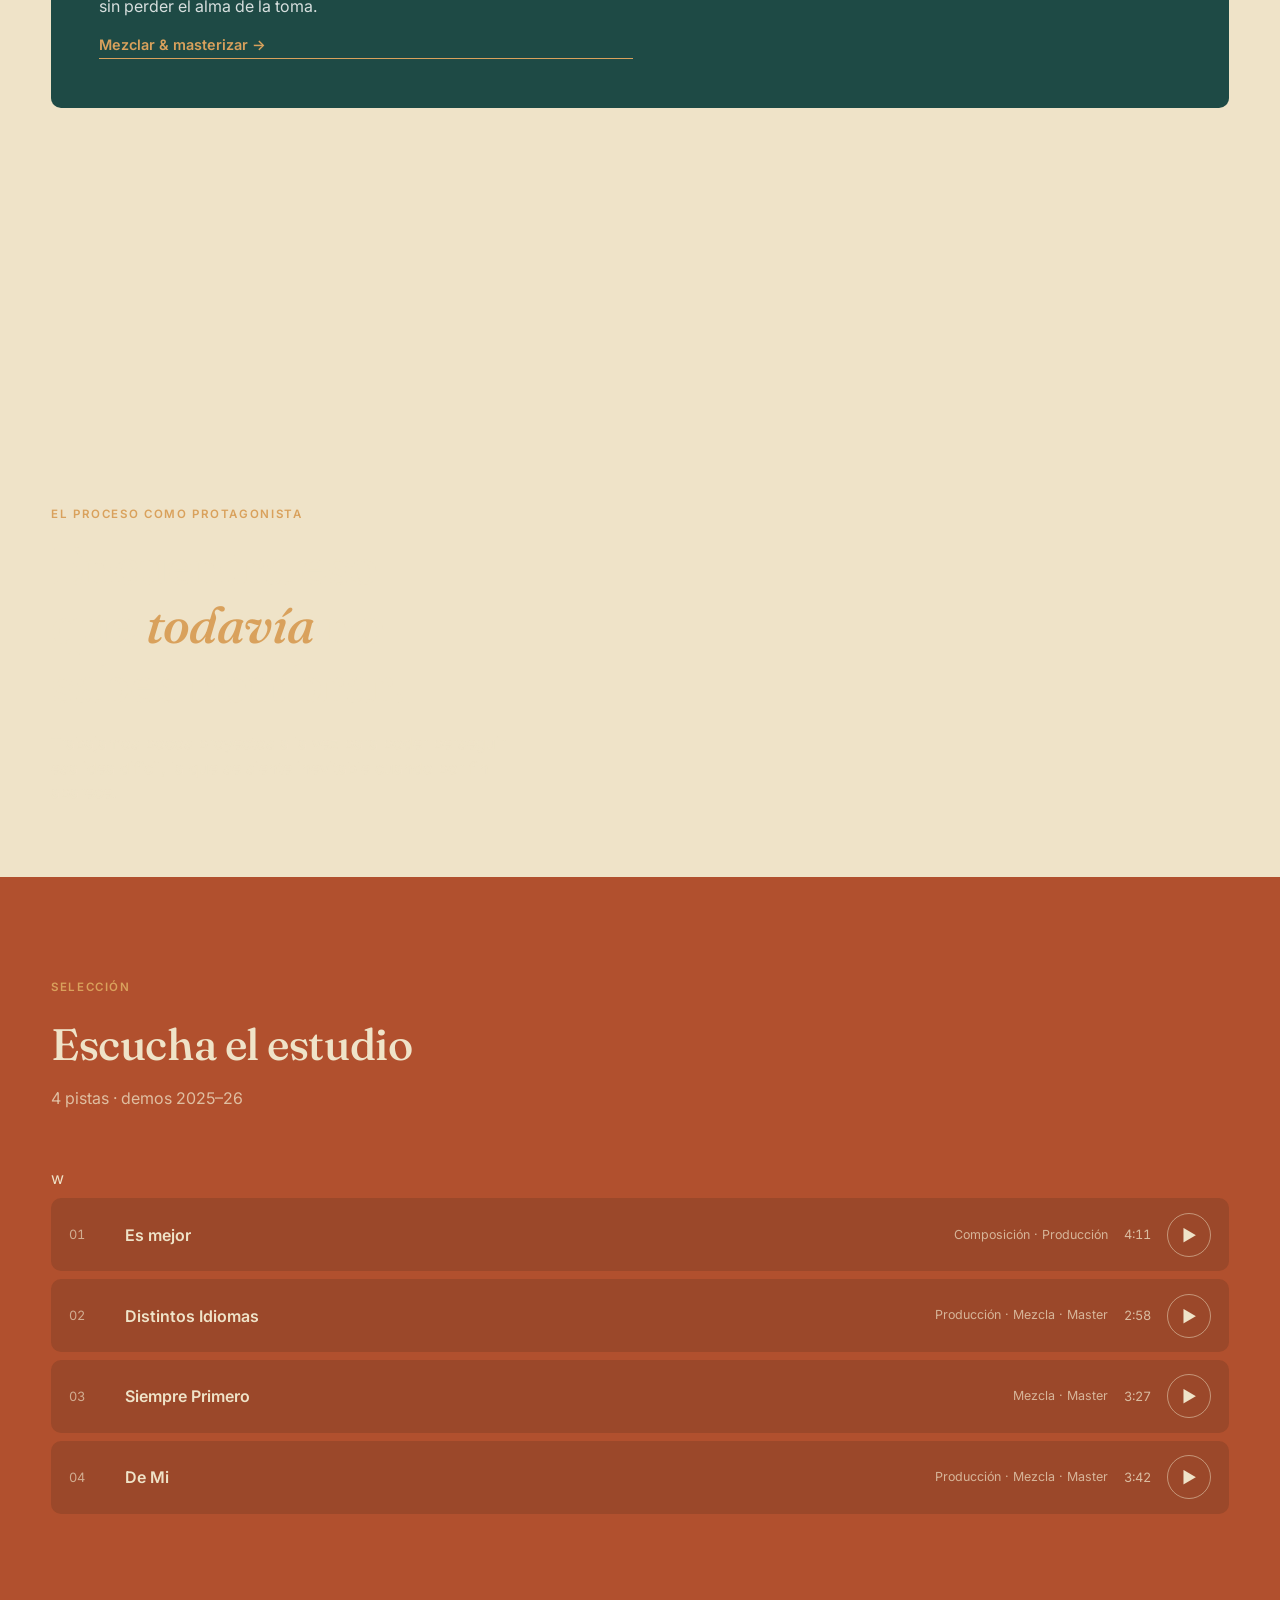
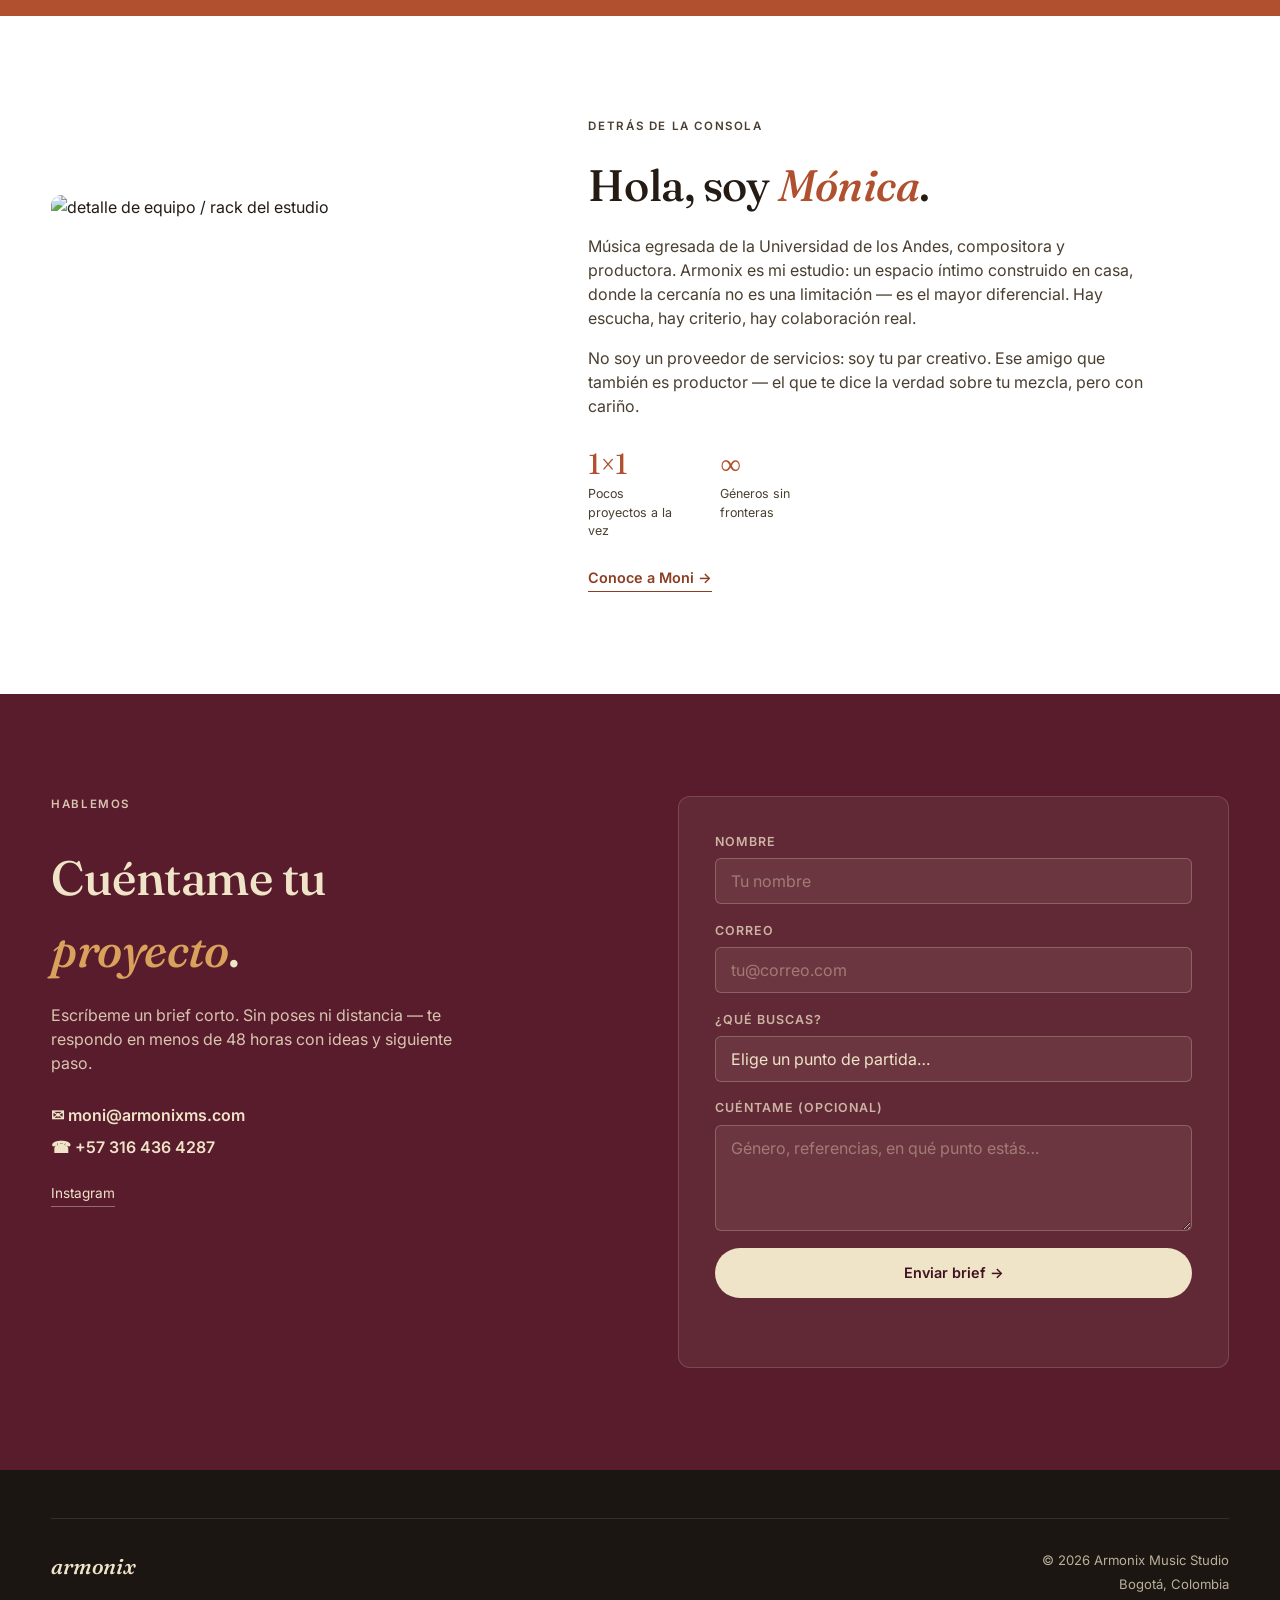
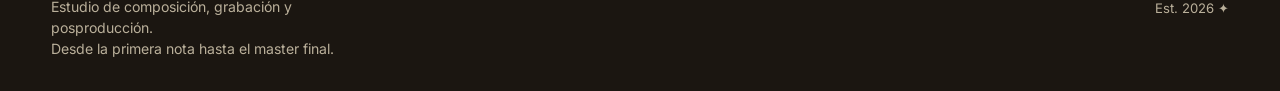
==== commit 692a92e5: "update song track links" ====
--- a/index.html
+++ b/index.html
@@ -149,8 +149,8 @@
         </div>
 
         <div class="player" id="player">
-            <ol class="track-list" id="trackList">
-                <li class="track" data-title="Es Mejor" data-src="https://storage.armonixms.com/v2/audio/es_mejor.wav">
+            <ol class="track-list" id="trackList">w
+                <li class="track" data-title="Es Mejor" data-src="w">
                     <span class="track-num">01</span>
                     <span class="track-name">Es mejor</span>
                     <span class="track-tags">Composición · Producción</span>
@@ -170,7 +170,7 @@
                     </div>
                     <button class="track-play" aria-label="Reproducir Distintos Idiomas">▶</button>
                 </li>
-                <li class="track" data-title="Siempre Primero" data-src="https://storage.armonixms.com/audio/v2/simpre_primero.wav">
+                <li class="track" data-title="Siempre Primero" data-src="https://storage.armonixms.com/audio/v2/siempre_primero.wav">
                     <span class="track-num">03</span>
                     <span class="track-name">Siempre Primero</span>
                     <span class="track-tags">Mezcla · Master</span>
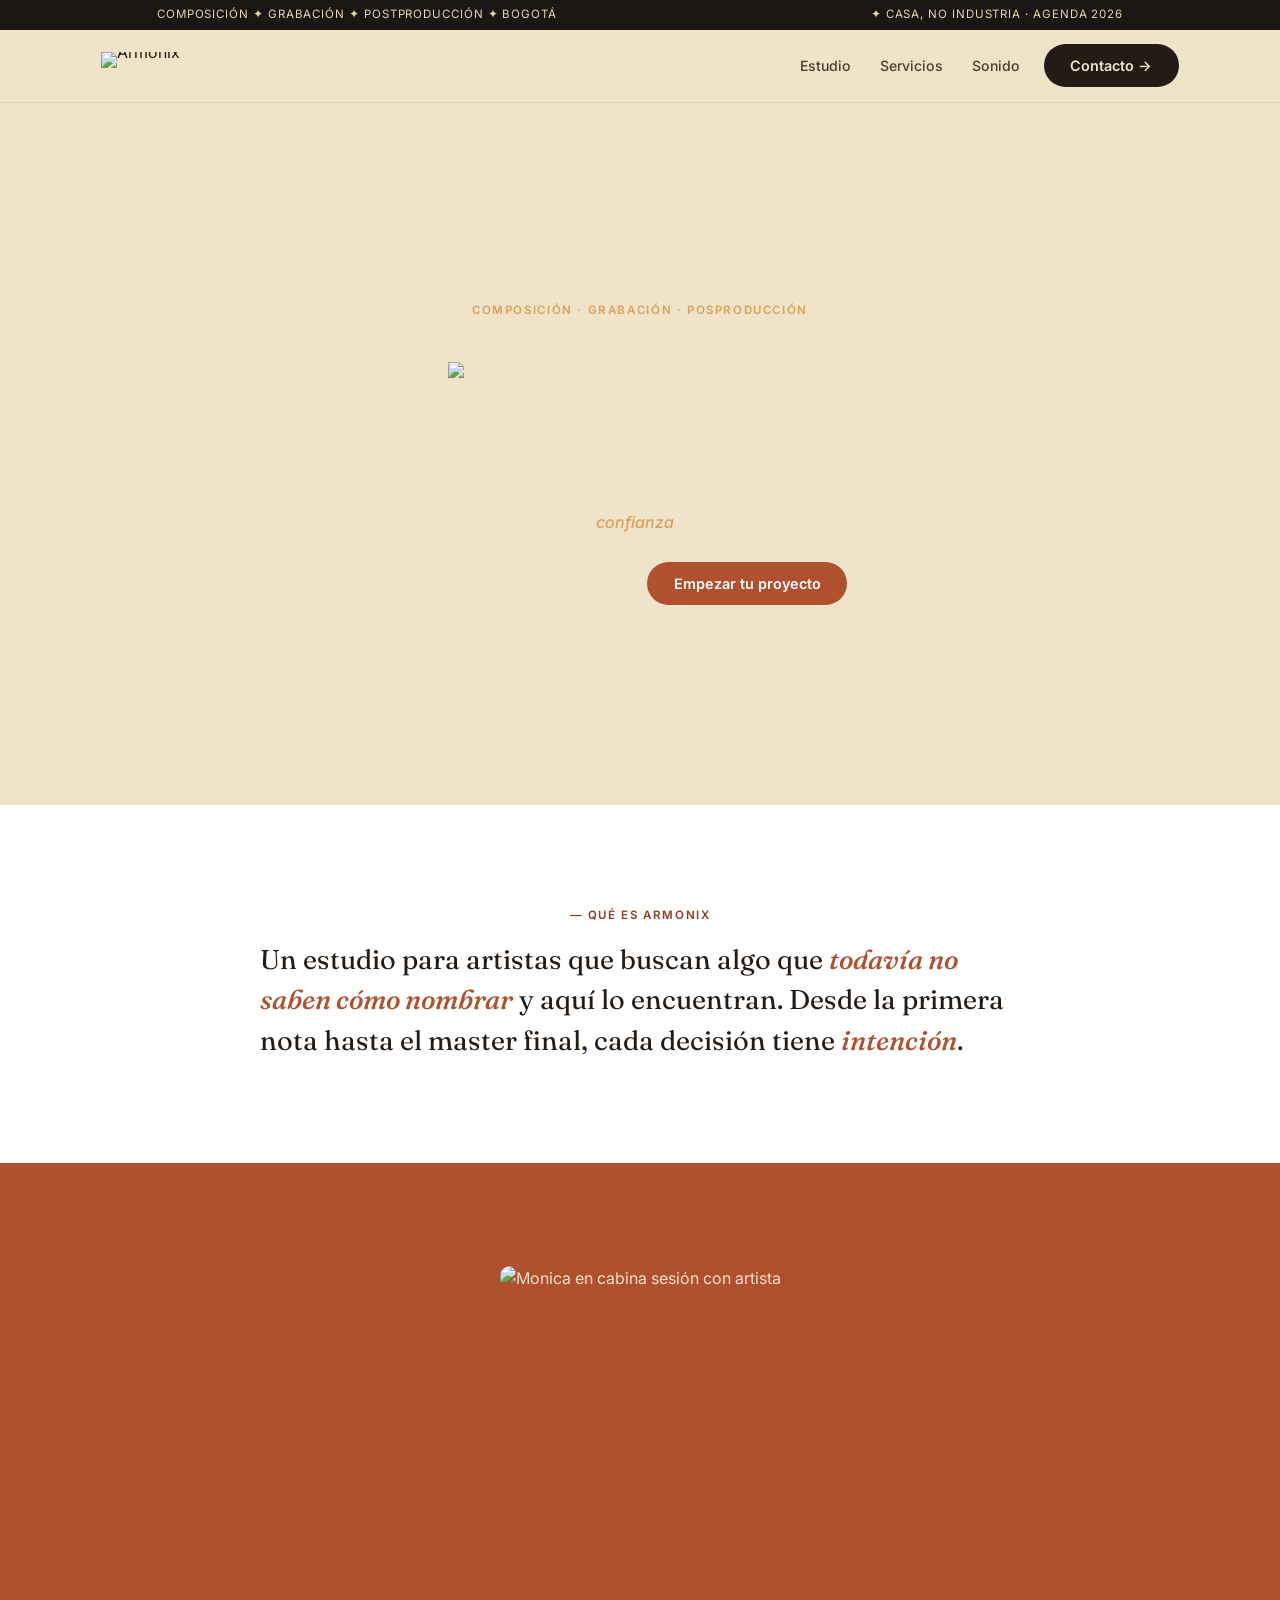
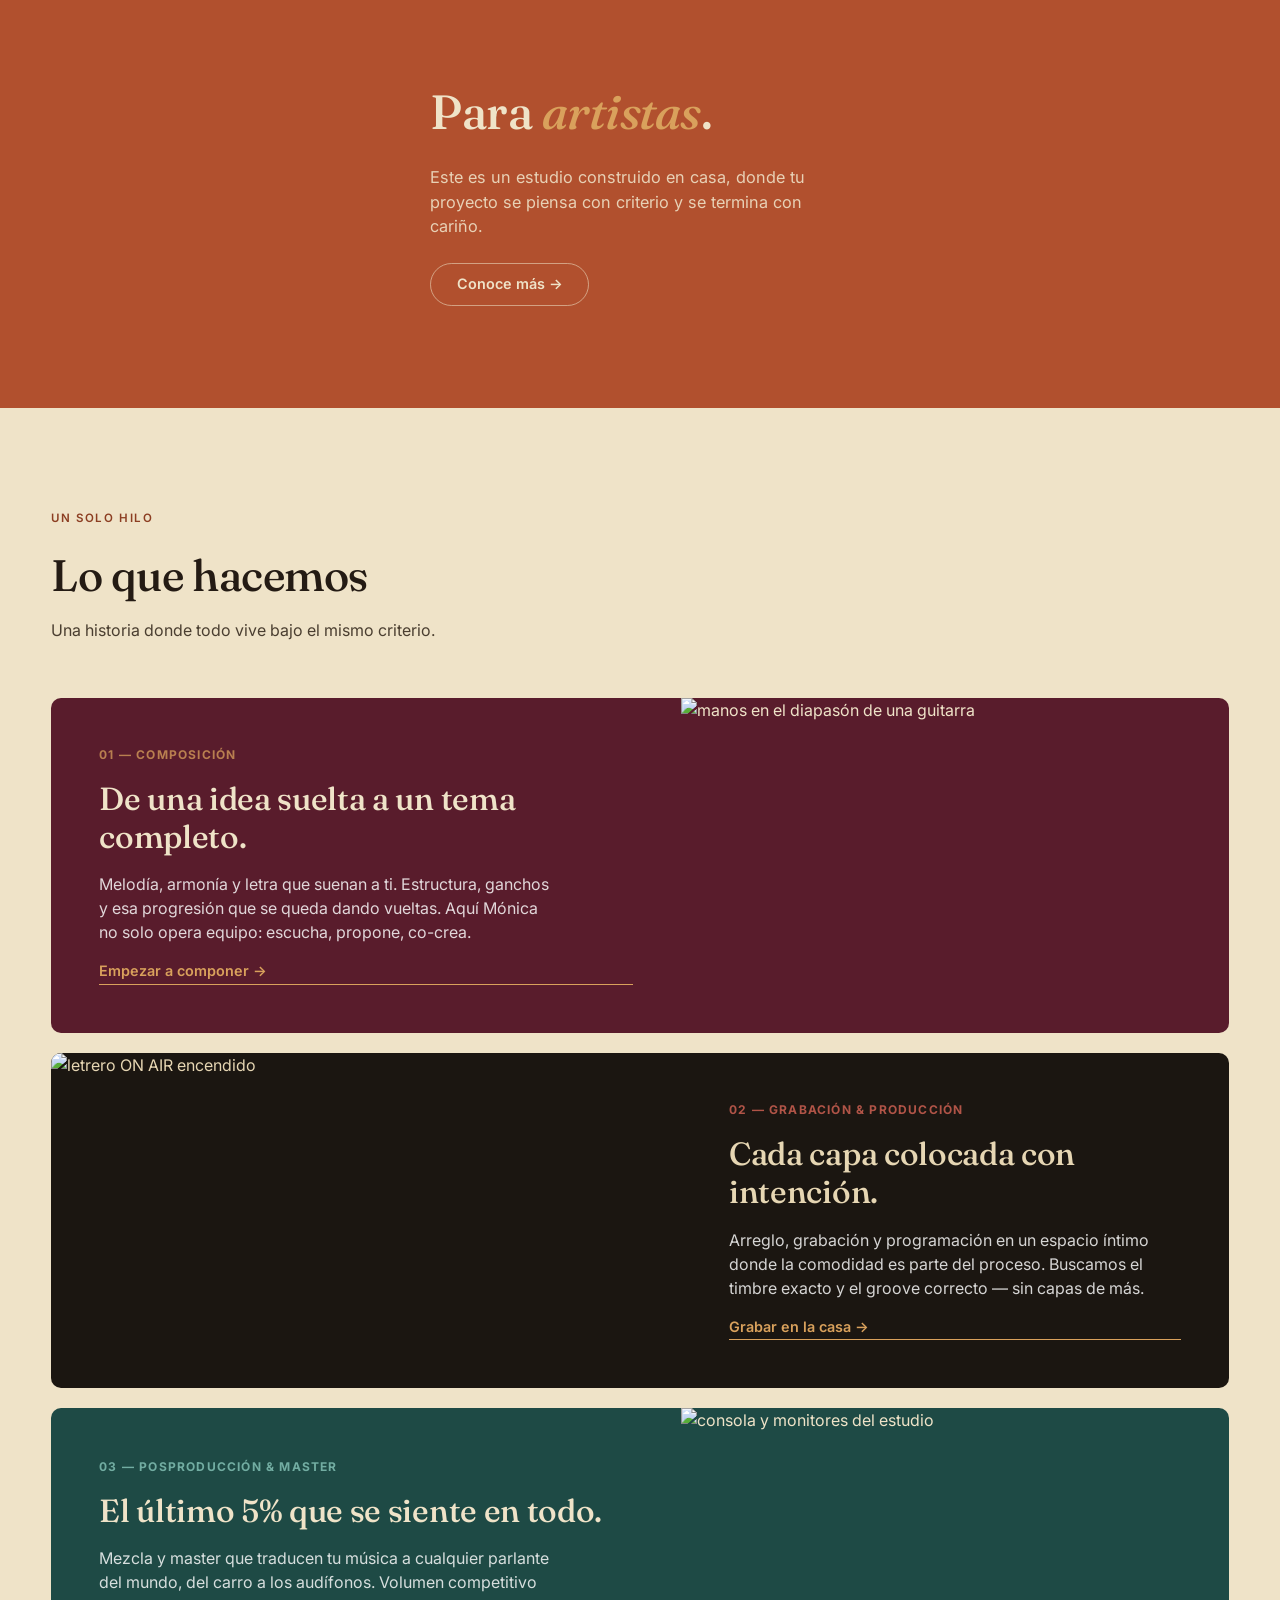
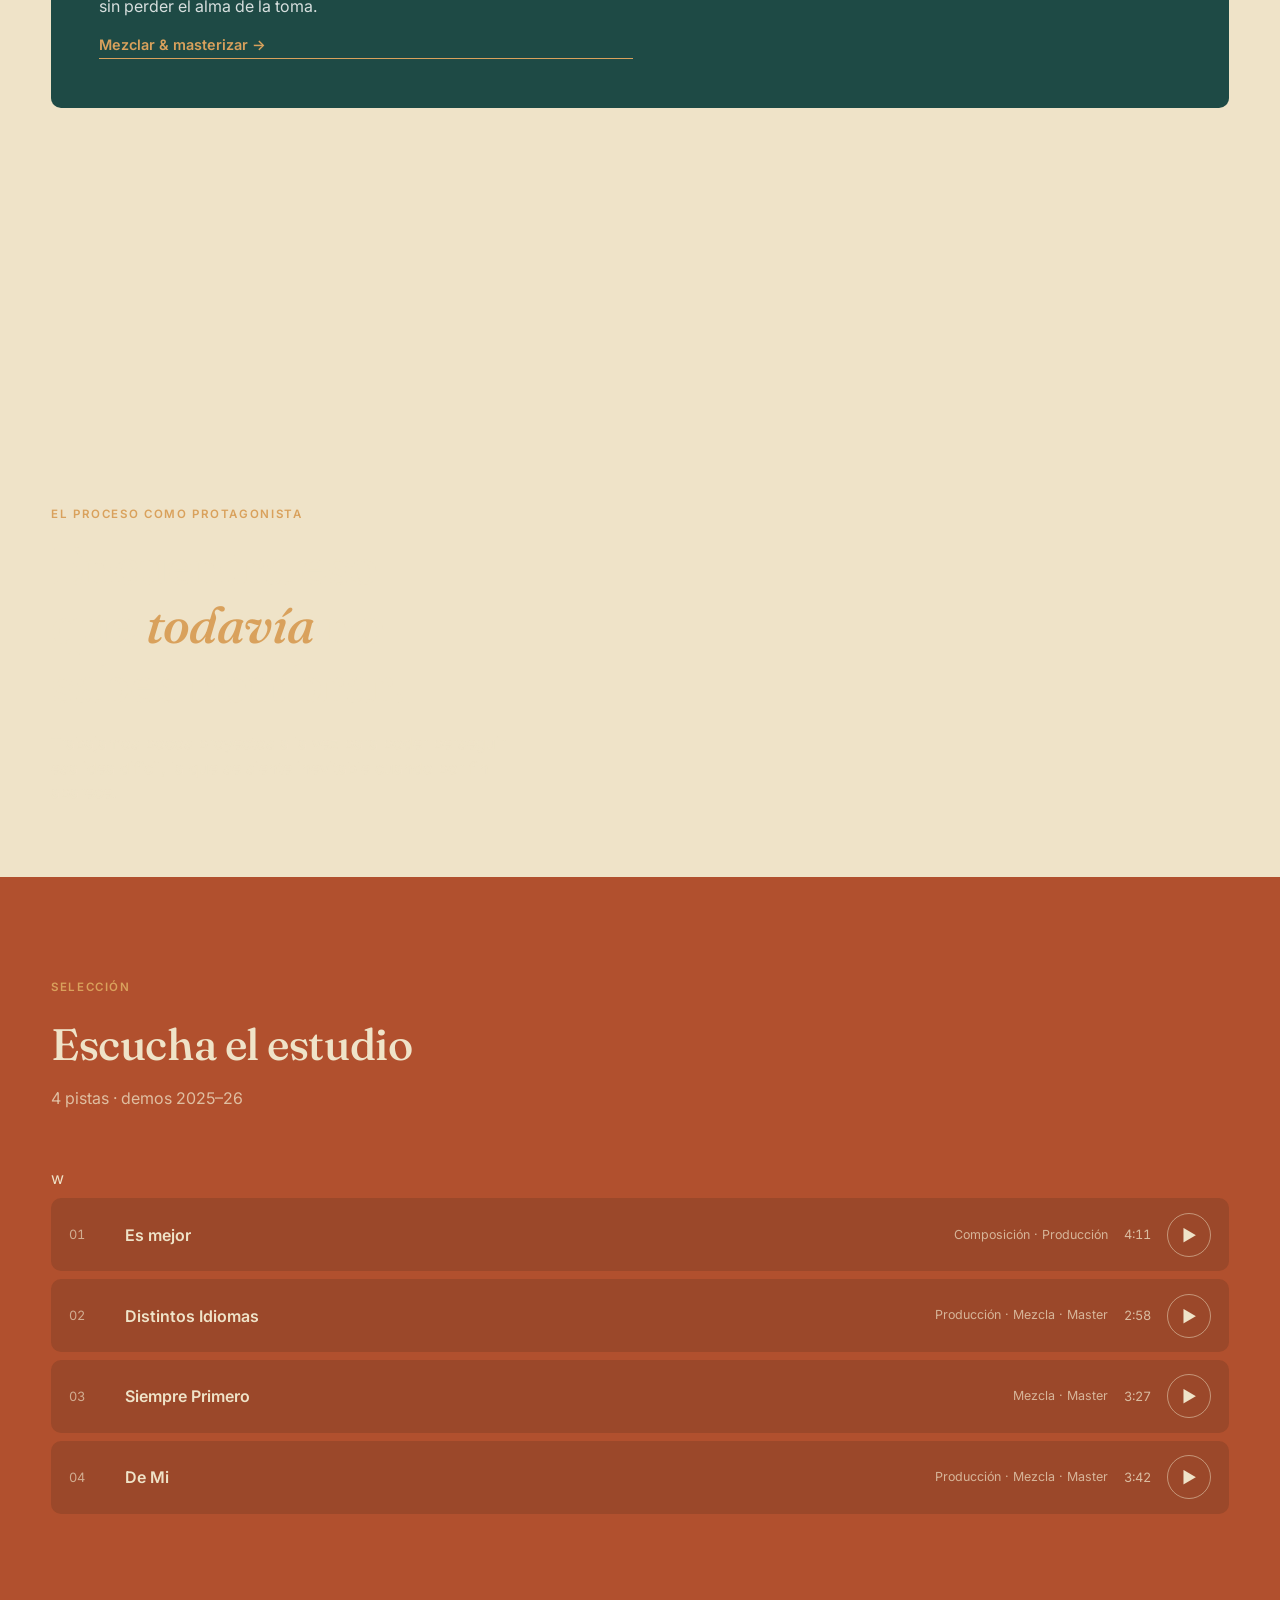
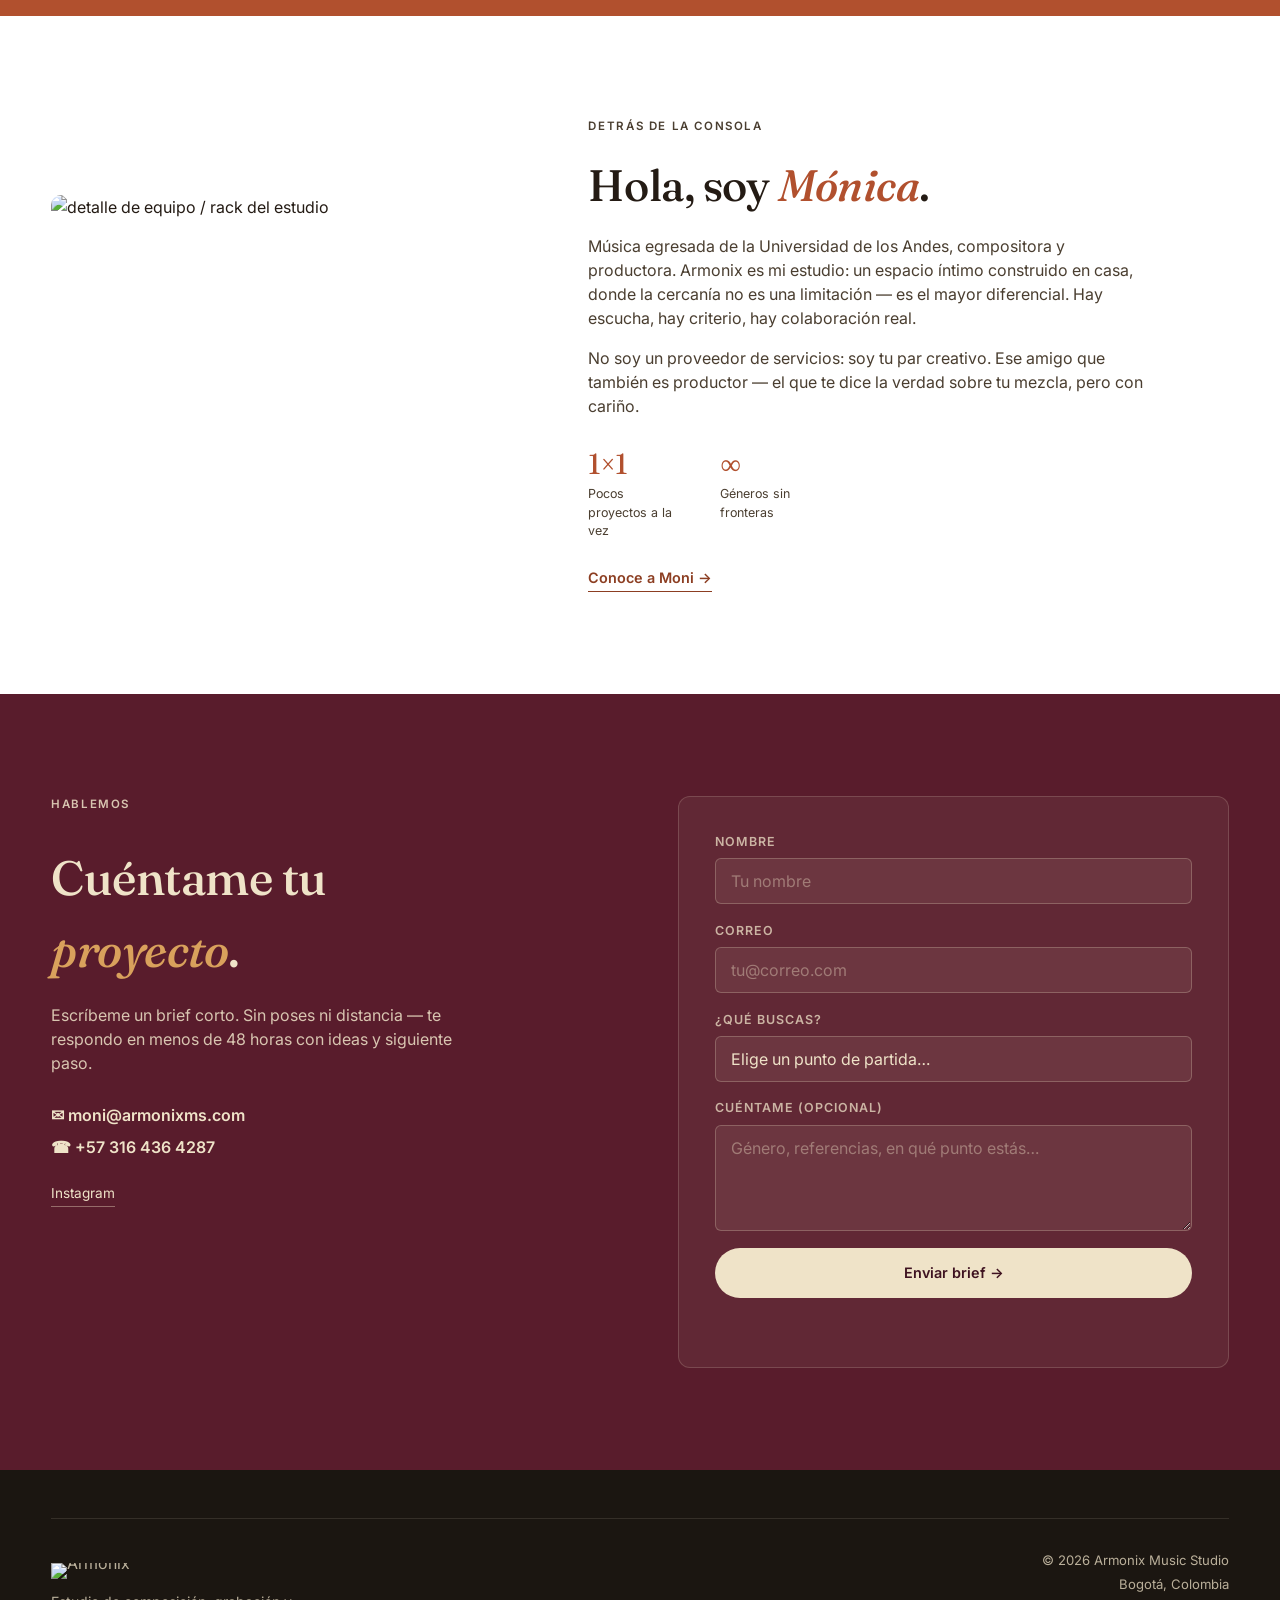
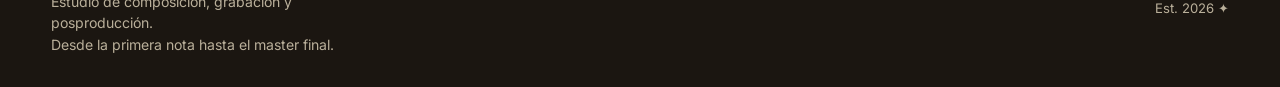
==== commit 995902c0: "update logo with svg" ====
--- a/index.html
+++ b/index.html
@@ -22,7 +22,9 @@
 
 <header class="site-header">
     <div class="header-inner">
-        <a href="#top" class="logo">armonix</a>
+        <a href="#top" class="logo">
+            <img src="https://storage.armonixms.com/logo/armonix.svg" alt="Armonix" class="logo-img">
+        </a>
         <div class="header-right">
             <nav class="main-nav" id="mainNav">
                 <a href="#que-es">Estudio</a>
@@ -52,7 +54,9 @@
 
         <div class="hero-content">
             <p class="eyebrow hero-eyebrow">Composición · Grabación · Posproducción</p>
-            <div class="logo">armonix</div>
+            <a href="#top" class="logo">
+                <img src="https://storage.armonixms.com/logo/armonix-cream.svg" alt="Armonix" class="logo-img">
+            </a>
             <p class="hero-quote">“Lo mejor que has hecho siempre nació en<br class="lb"> <em>confianza</em>.”</p>
             <div class="hero-ctas">
                 <a href="#sonido" class="btn btn-ghost">▶ Escuchar el estudio</a>
@@ -262,7 +266,9 @@
 <footer class="site-footer">
     <div class="footer-inner">
         <div>
-            <p class="logo footer-logo">armonix</p>
+            <a href="#top" class="logo">
+                <img src="https://storage.armonixms.com/logo/armonix-cream.svg" alt="Armonix" class="logo-img">
+            </a>
             <p class="footer-tagline">Estudio de composición, grabación y posproducción.<br>Desde la primera nota hasta el master final.</p>
         </div>
         <div class="footer-meta">
--- a/header.css
+++ b/header.css
@@ -49,11 +49,18 @@
     gap: 1.5rem;
 }
 .logo{
-    font-family: var(--font-display);
-    font-size: 1.35rem;
-    font-style: italic;
-    font-weight: 500;
-    letter-spacing: -0.01em;
+    display: inline-flex;
+    align-items: center;
+    line-height: 0;
+}
+.logo-img{
+    display: block;
+    height: 28px;
+    width: auto;
+    aspect-ratio: 240 / 60;   /* use your viewBox width / height */
+}
+.hero-content .logo-img{
+    height: clamp(48px, 8vw, 96px);
 }
 .main-nav{ display: flex; gap: 1.8rem;}
 .main-nav a{
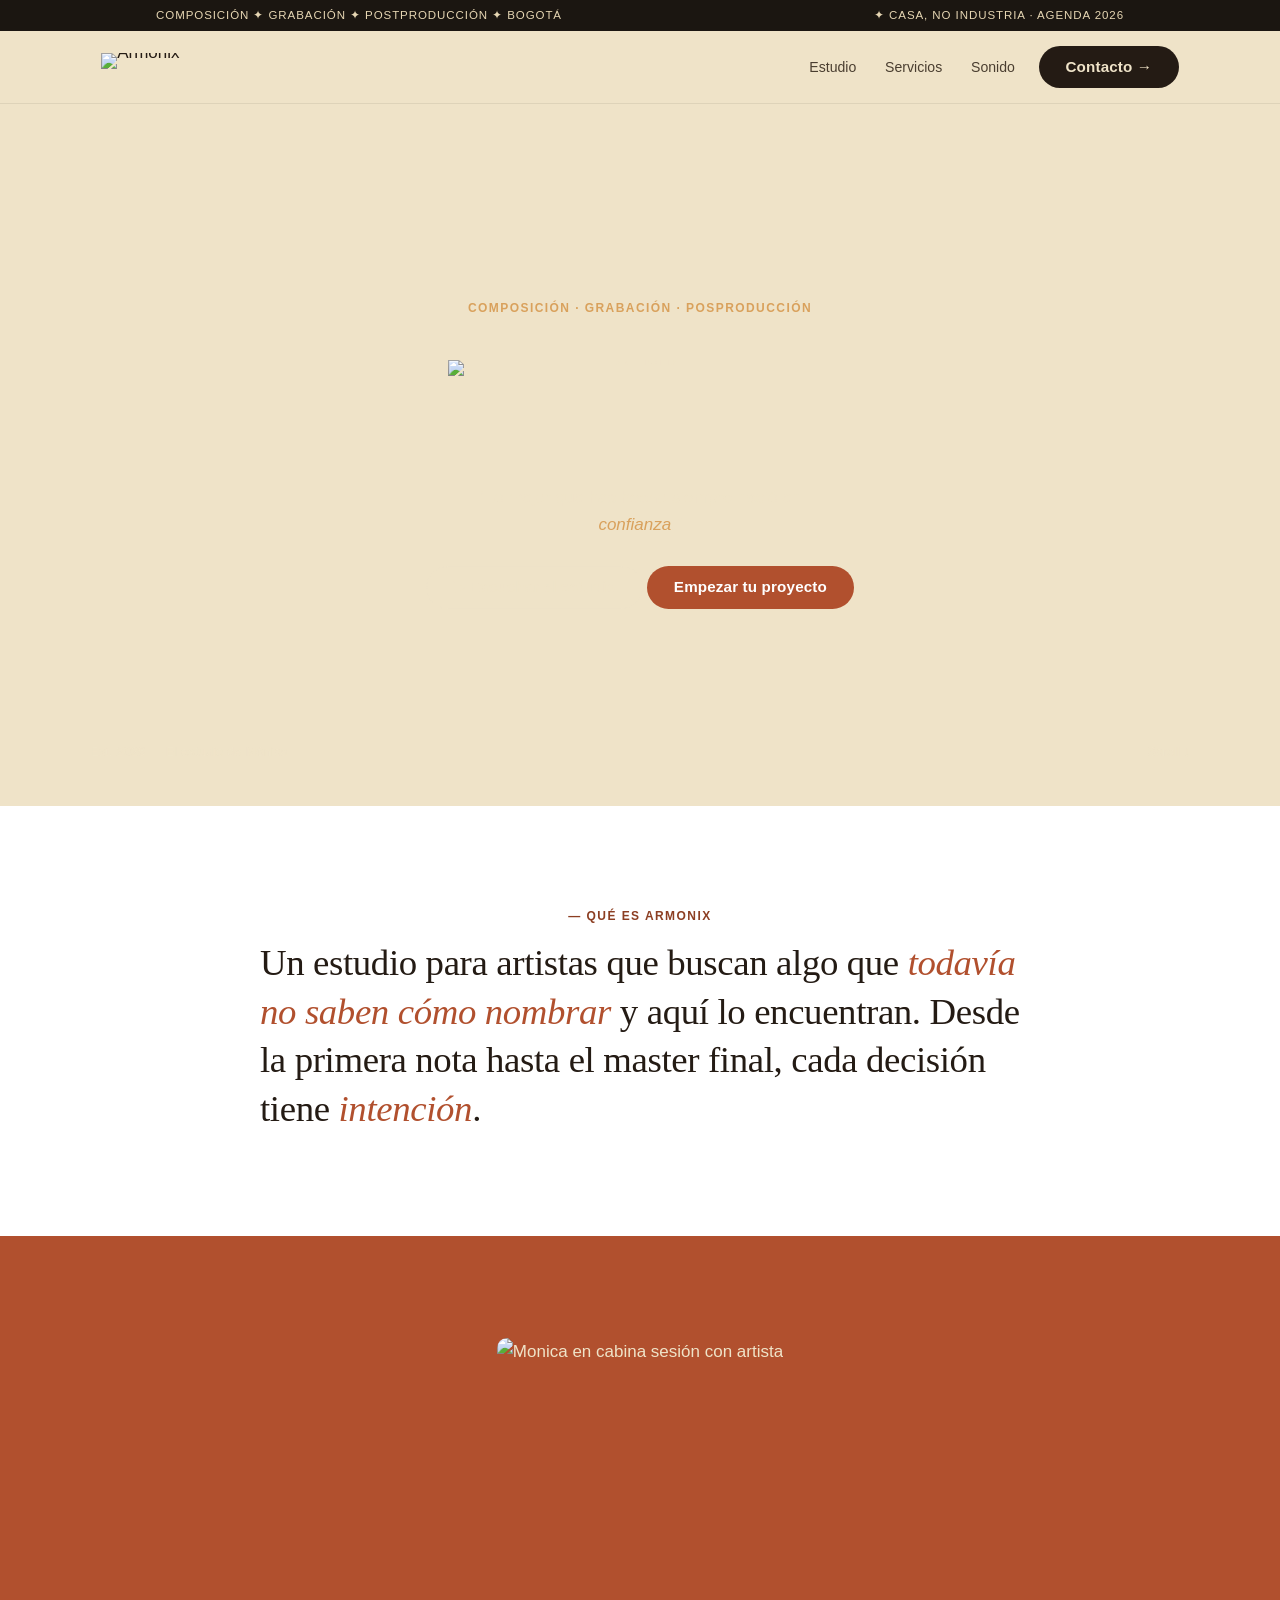
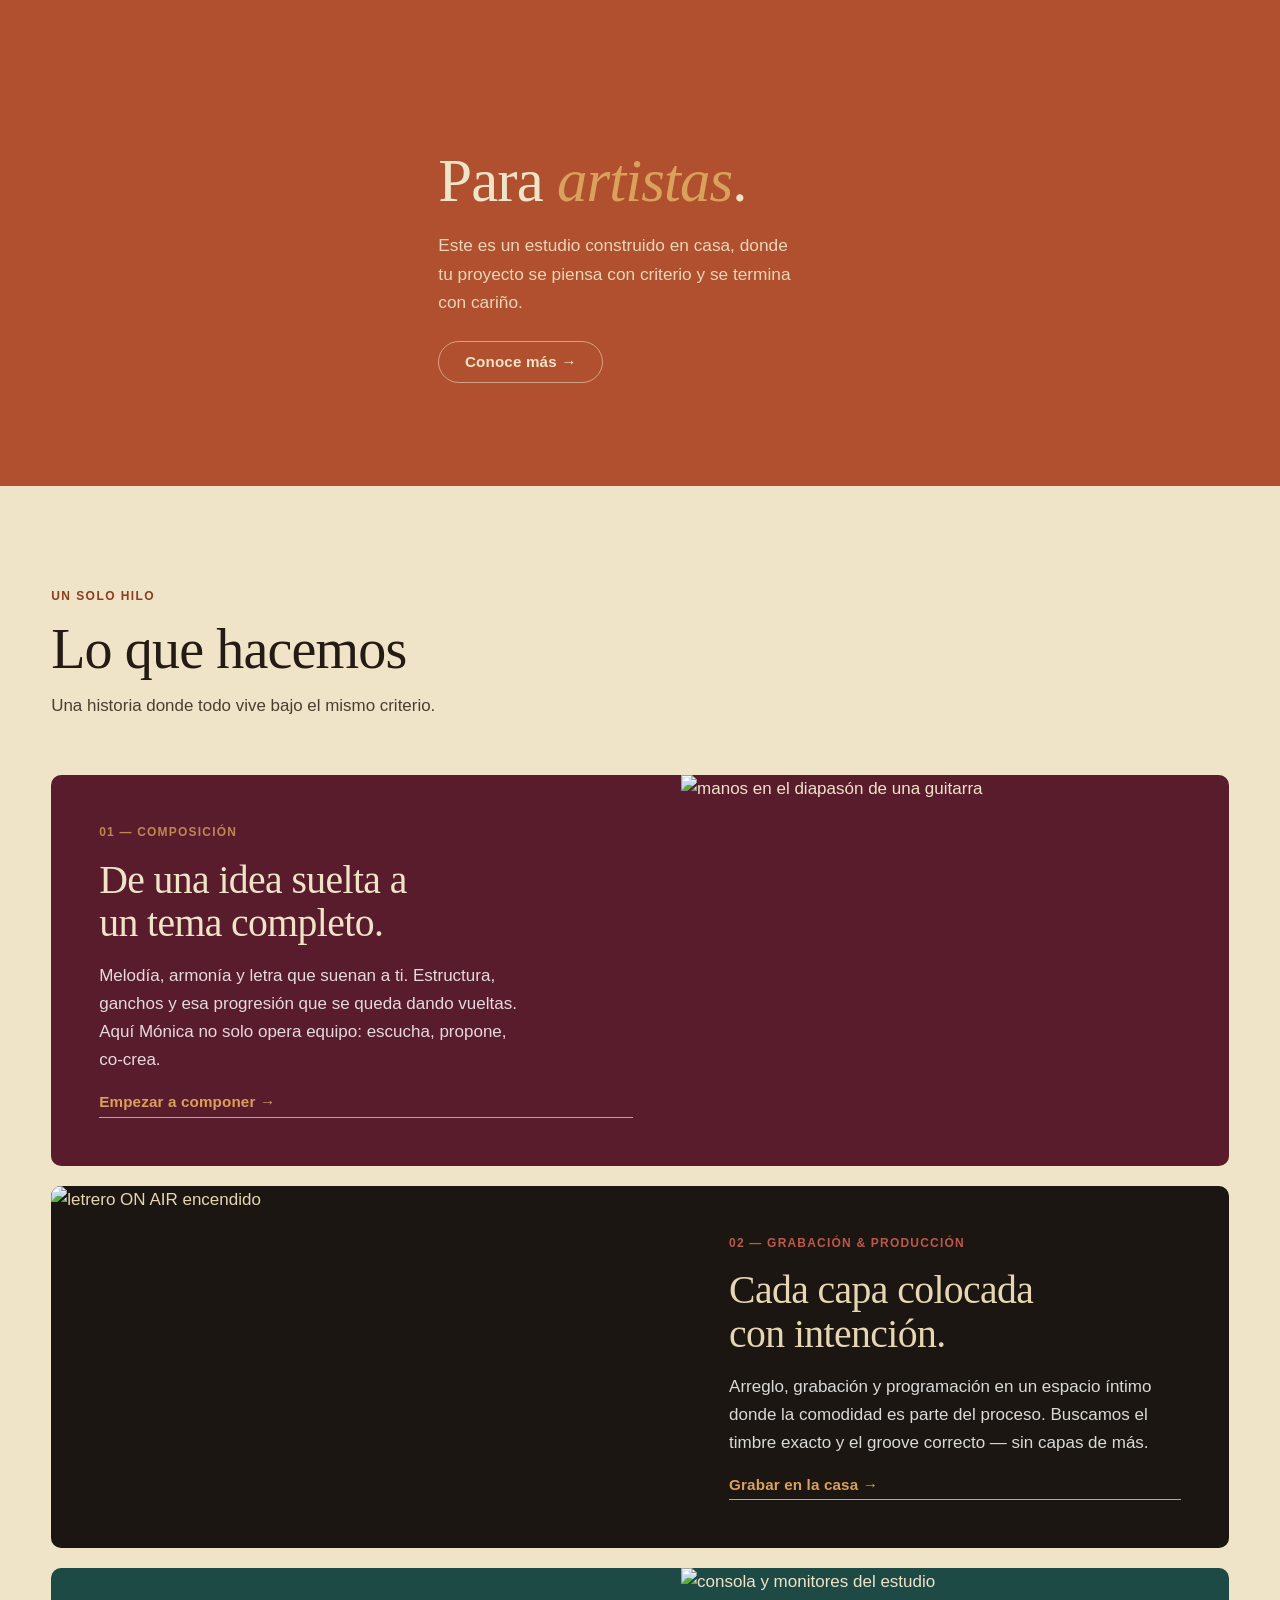
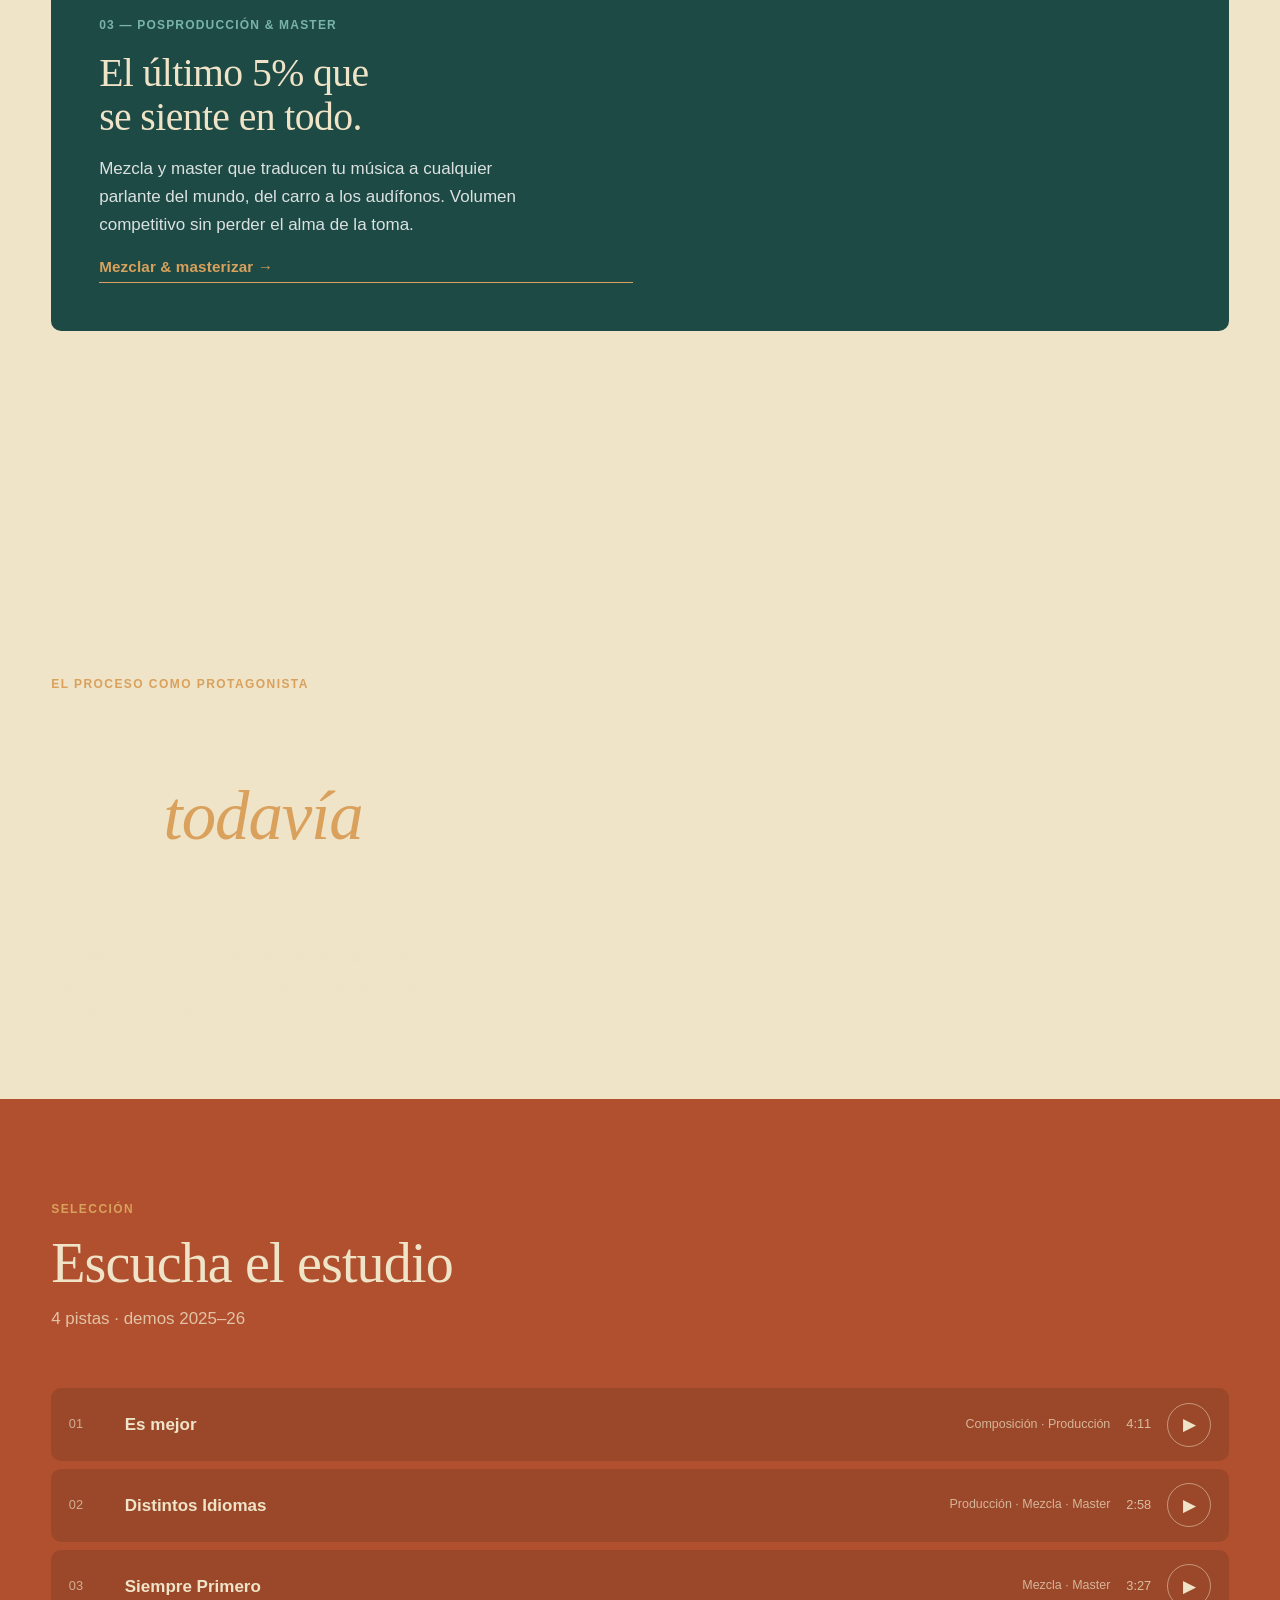
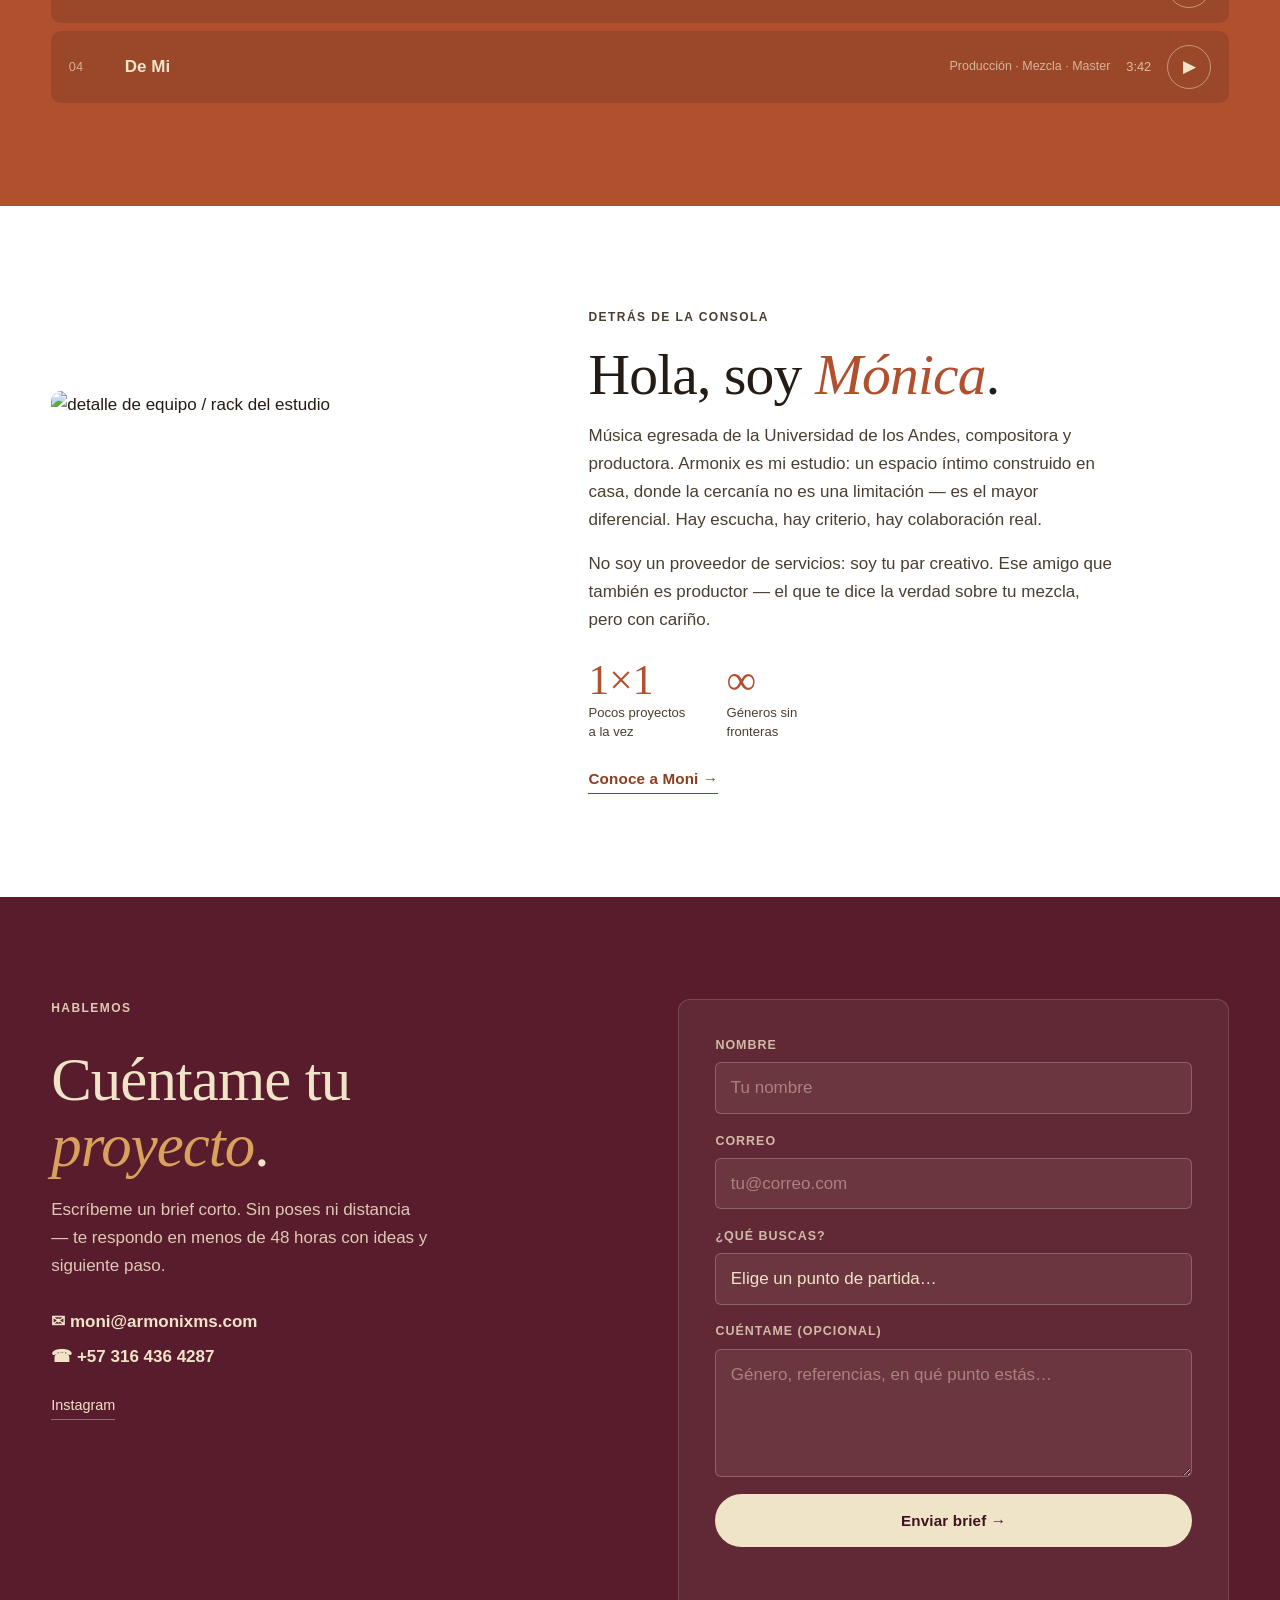
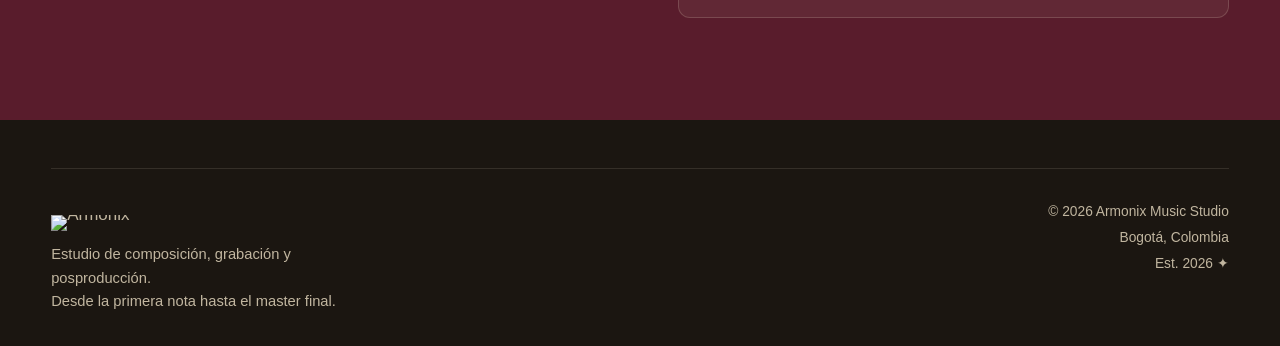
==== commit 36e15be7: "use custom font" ====
--- a/index.html
+++ b/index.html
@@ -84,7 +84,7 @@
 
     <!-- PARA ARTISTAS -->
     <section class="section section-rust para-artistas">
-        <img class="para-media" src="https://storage.armonixms.com/img/para_artistas.jpg" alt="Monica en cabina sesión con artista">
+        <img class="para-media" src="https://storage.armonixms.com/Fotos/Para%20artistas.jpg" alt="Monica en cabina sesión con artista">
         <div class="para-copy">
             <h2>Para <em>artistas</em>.</h2>
             <p>Este es un estudio construido en casa, donde tu proyecto se piensa con criterio y se termina con cariño.</p>
@@ -113,7 +113,7 @@
             </article>
 
             <article class="service-card card-black">
-                <img class="service-media" src="https://storage.armonixms.com/img/servicios/2.jpg" alt="letrero ON AIR encendido">
+                <img class="service-media" src="https://storage.armonixms.com/Fotos/Cada%20capa%20colocada%20con%20intencion.jpg" alt="letrero ON AIR encendido">
                 <div class="service-copy">
                     <p class="service-num">02 — Grabación &amp; Producción</p>
                     <h3>Cada capa colocada con intención.</h3>
@@ -129,7 +129,7 @@
                     <p>Mezcla y master que traducen tu música a cualquier parlante del mundo, del carro a los audífonos. Volumen competitivo sin perder el alma de la toma.</p>
                     <a href="#contacto" class="link-arrow">Mezclar &amp; masterizar →</a>
                 </div>
-                <img class="service-media" src="https://storage.armonixms.com/img/servicios/3.jpg" alt="consola y monitores del estudio">
+                <img class="service-media" src="https://storage.armonixms.com/Fotos/El%20ultimo%205%25.jpg" alt="consola y monitores del estudio">
             </article>
 
         </div>
@@ -153,7 +153,7 @@
         </div>
 
         <div class="player" id="player">
-            <ol class="track-list" id="trackList">w
+            <ol class="track-list" id="trackList">
                 <li class="track" data-title="Es Mejor" data-src="w">
                     <span class="track-num">01</span>
                     <span class="track-name">Es mejor</span>
@@ -201,7 +201,7 @@
     <!-- DETRÁS DE LA CONSOLA -->
     <section class="section section-white">
         <div class="bio-section">
-            <img class="bio-media" src="https://storage.armonixms.com/img/hola.jpg" alt="detalle de equipo / rack del estudio">
+            <img class="bio-media" src="https://storage.armonixms.com/Fotos/Conoce%20a%20moni.jpg" alt="detalle de equipo / rack del estudio">
             <div class="bio-copy">
                 <p class="eyebrow">Detrás de la consola</p>
                 <h2>Hola, soy <em>Mónica</em>.</h2>
--- a/styles.css
+++ b/styles.css
@@ -1,7 +1,7 @@
 /* =========================================================
    ARMONIX — design tokens
-   Display: Fraunces (serif, italic accents)
-   Body/UI: Inter
+   Display: ZT Bros Oskon 90s (self-hosted, 200/300/400 + italics)
+   Body/UI: Figtree
    Palette:
      --cream        #EFE3C8  warm base / hero
      --white        #FFFFFF  editorial light sections
@@ -14,6 +14,38 @@
      --teal         #1E4A45  posproducción card
      --gold         #D9A15C  italic accent on dark bg
    ========================================================= */
+
+/* ---------- ZT Bros Oskon 90s (self-hosted) ---------- */
+@font-face{
+    font-family: "ZT Bros Oskon 90s";
+    src: url("https://storage.armonixms.com/typography/zt_bros_oskon_90s/ZTBrosOskon90s-ExtraLight.otf") format("opentype");
+    font-weight: 200; font-style: normal; font-display: swap;
+}
+@font-face{
+    font-family: "ZT Bros Oskon 90s";
+    src: url("https://storage.armonixms.com/typography/zt_bros_oskon_90s/ZTBrosOskon90s-ExtLtIta.otf") format("opentype");
+    font-weight: 200; font-style: italic; font-display: swap;
+}
+@font-face{
+    font-family: "ZT Bros Oskon 90s";
+    src: url("https://storage.armonixms.com/typography/zt_bros_oskon_90s/ZTBrosOskon90s-Light.otf") format("opentype");
+    font-weight: 300; font-style: normal; font-display: swap;
+}
+@font-face{
+    font-family: "ZT Bros Oskon 90s";
+    src: url("https://storage.armonixms.com/typography/zt_bros_oskon_90s/ZTBrosOskon90s-LightItalic.otf") format("opentype");
+    font-weight: 300; font-style: italic; font-display: swap;
+}
+@font-face{
+    font-family: "ZT Bros Oskon 90s";
+    src: url("https://storage.armonixms.com/typography/zt_bros_oskon_90s/ZTBrosOskon90s-Regular.otf") format("opentype");
+    font-weight: 400; font-style: normal; font-display: swap;
+}
+@font-face{
+    font-family: "ZT Bros Oskon 90s";
+    src: url("https://storage.armonixms.com/typography/zt_bros_oskon_90s/ZTBrosOskon90s-Italic.otf") format("opentype");
+    font-weight: 400; font-style: italic; font-display: swap;
+}
 
 :root{
     --cream: #EFE3C8;
@@ -30,8 +62,8 @@
     --teal: #1E4A45;
     --gold: #D9A15C;
 
-    --font-display: "Fraunces", Georgia, serif;
-    --font-body: "Inter", -apple-system, BlinkMacSystemFont, "Segoe UI", sans-serif;
+    --font-display: "ZT Bros Oskon 90s", "Iowan Old Style", Georgia, serif;
+    --font-body: "Figtree", -apple-system, BlinkMacSystemFont, "Segoe UI", sans-serif;
 
     --max: 1180px;
     --pad: clamp(1.25rem, 4vw, 3.5rem);
@@ -45,15 +77,23 @@
     background: var(--cream);
     color: var(--ink);
     font-family: var(--font-body);
-    font-size: 16px;
-    line-height: 1.5;
+    font-size: 1.0625rem;
+    line-height: 1.6;
     -webkit-font-smoothing: antialiased;
+    text-rendering: optimizeLegibility;
 }
 img, svg{ display:block; max-width:100%; }
 a{ color: inherit; text-decoration: none; }
-h1,h2,h3{ font-family: var(--font-display); font-weight: 500; margin: 0; letter-spacing: -0.01em; }
-p{ margin: 0; }
-em{ font-style: italic; font-weight: 500; }
+h1,h2,h3{
+    font-family: var(--font-display);
+    font-weight: 400;
+    margin: 0;
+    letter-spacing: -0.015em;
+    line-height: 1.08;
+    text-wrap: balance;
+}
+p{ margin: 0; text-wrap: pretty; }
+em{ font-style: italic; font-weight: 400; }
 button, input, select, textarea{ font-family: inherit; font-size: inherit; color: inherit; }
 
 @media (prefers-reduced-motion: reduce){
@@ -70,9 +110,10 @@
 .eyebrow{
     font-family: var(--font-body);
     text-transform: uppercase;
-    letter-spacing: 0.14em;
-    font-size: 0.72rem;
+    letter-spacing: 0.12em;
+    font-size: 0.75rem;
     font-weight: 600;
+    line-height: 1.4;
     color: var(--rust-deep);
     margin: 0 0 0.9rem;
 }
@@ -89,11 +130,18 @@
 
 .narrow{ max-width: 760px; margin: 0 auto; }
 .section-head{ max-width: var(--max); margin: 0 auto clamp(2.5rem, 6vw, 3.5rem); }
-.section-head h2{ font-size: clamp(2rem, 4vw, 2.75rem); margin-top: 0.25rem; }
-.section-sub{ margin-top: 0.6rem; color: var(--ink-soft); max-width: 480px; }
-.light-sub{ color: rgba(239,227,200,0.75); }
-
-.lede{ font-family: var(--font-display); font-size: clamp(1.3rem, 3vw, 1.7rem); line-height: 1.5; font-weight: 400; color: var(--ink); }
+.section-head h2{ font-size: clamp(2.4rem, 5vw, 3.5rem); margin-top: 0.25rem; }
+.section-sub{ margin-top: 0.75rem; color: var(--ink-soft); max-width: 46ch; font-size: 1.06rem; }
+.light-sub{ color: rgba(239,227,200,0.78); }
+
+.lede{
+    font-family: var(--font-display);
+    font-size: clamp(1.65rem, 3.6vw, 2.3rem);
+    line-height: 1.32;
+    font-weight: 400;
+    letter-spacing: -0.01em;
+    color: var(--ink);
+}
 .lede em{ color: var(--rust); }
 .lede .accent{ color: var(--rust); }
 
@@ -102,10 +150,12 @@
     display: inline-flex;
     align-items: center;
     gap: 0.4rem;
-    padding: 0.6rem 1.6rem;
+    padding: 0.65rem 1.6rem;
     border-radius: 999px;
-    font-size: 0.9rem;
+    font-size: 0.95rem;
     font-weight: 600;
+    letter-spacing: 0.01em;
+    line-height: 1.3;
     border: 1px solid transparent;
     cursor: pointer;
     transition: transform 0.2s ease, background 0.2s ease, border-color 0.2s ease, color 0.2s ease;
@@ -126,7 +176,8 @@
 .link-arrow{
     display: inline-block;
     font-weight: 600;
-    font-size: 0.9rem;
+    font-size: 0.95rem;
+    letter-spacing: 0.01em;
     color: var(--rust-deep);
     border-bottom: 1px solid currentColor;
     padding-bottom: 2px;
@@ -154,7 +205,7 @@
     position: absolute;
     left: 0.75rem;
     bottom: 0.65rem;
-    font-size: 0.68rem;
+    font-size: 0.7rem;
     color: rgba(255,255,255,0.85);
     background: rgba(20,15,10,0.45);
     padding: 0.25rem 0.55rem;
@@ -181,9 +232,9 @@
     gap: 1.1rem;
     justify-content: center;
 }
-.para-copy h2{ font-size: clamp(2rem, 4.5vw, 3rem); }
+.para-copy h2{ font-size: clamp(2.5rem, 5.4vw, 3.8rem); }
 .para-copy h2 em{ color: var(--gold); }
-.para-copy p{ max-width: 42ch; color: rgba(239,227,200,0.88); font-size: 1.02rem; }
+.para-copy p{ max-width: 42ch; color: rgba(239,227,200,0.9); font-size: 1.08rem; line-height: 1.65; }
 .para-copy .btn{ align-self: flex-start; margin-top: 0.4rem; }
 
 /* ---------- services ---------- */
@@ -213,10 +264,10 @@
     letter-spacing: 0.1em;
     font-size: 0.75rem;
     font-weight: 700;
-    opacity: 0.75;
-}
-.service-card h3{ font-size: clamp(1.5rem, 2.6vw, 2rem); line-height: 1.2; }
-.service-card p{ color: rgba(255,255,255,0.82); max-width: 46ch; }
+    opacity: 0.8;
+}
+.service-card h3{ font-size: clamp(1.85rem, 3.1vw, 2.6rem); line-height: 1.1; }
+.service-card p{ color: rgba(255,255,255,0.84); max-width: 46ch; line-height: 1.65; }
 .service-card .link-arrow{ color: var(--gold); }
 .card-maroon{ background: var(--maroon); color: var(--cream); }
 .card-black{ background: var(--near-black); color: var(--cream-2); }
@@ -228,7 +279,7 @@
 .onair-glow{
     font-family: var(--font-display);
     font-style: italic;
-    font-size: clamp(1.6rem, 4vw, 2.6rem);
+    font-size: clamp(1.8rem, 4.4vw, 2.9rem);
     color: #ff5b45;
     text-shadow: 0 0 8px rgba(255,91,69,0.85), 0 0 24px rgba(255,91,69,0.55), 0 0 46px rgba(255,91,69,0.35);
     letter-spacing: 0.08em;
@@ -255,10 +306,10 @@
     background-position: center;
     background-repeat: no-repeat;
 }
-.fullbleed-overlay{ max-width: 620px; color: var(--cream); }
-.fullbleed-overlay h2{ font-size: clamp(2rem, 5vw, 3.2rem); margin: 0.5rem 0 1.1rem; line-height: 1.15; }
+.fullbleed-overlay{ max-width: 640px; color: var(--cream); }
+.fullbleed-overlay h2{ font-size: clamp(2.5rem, 6vw, 4.3rem); margin: 0.5rem 0 1.1rem; line-height: 1.05; }
 .fullbleed-overlay h2 em{ color: var(--gold); }
-.fullbleed-copy{ max-width: 46ch; color: rgba(239,227,200,0.85); font-size: 1.02rem; }
+.fullbleed-copy{ max-width: 46ch; color: rgba(239,227,200,0.88); font-size: 1.08rem; line-height: 1.65; }
 
 /* ---------- bio ---------- */
 .bio-section{
@@ -270,13 +321,13 @@
     margin: 0 auto;
 }
 .bio-media{ border-radius: 10px; min-height: 320px; }
-.bio-copy h2{ font-size: clamp(2rem, 4vw, 2.75rem); margin: 0.25rem 0 1rem; }
+.bio-copy h2{ font-size: clamp(2.5rem, 4.8vw, 3.6rem); margin: 0.25rem 0 1rem; }
 .bio-copy h2 em{ color: var(--rust); }
-.bio-copy p{ margin-bottom: 1rem; color: var(--ink-soft); max-width: 56ch; }
+.bio-copy p{ margin-bottom: 1rem; color: var(--ink-soft); max-width: 56ch; line-height: 1.65; }
 .bio-stats{ display: flex; gap: 2.25rem; margin: 1.5rem 0; flex-wrap: wrap; }
 .bio-stats > div{ display: flex; flex-direction: column; }
-.stat-num{ font-family: var(--font-display); font-size: 1.8rem; color: var(--rust); }
-.stat-label{ font-size: 0.78rem; color: var(--ink-soft); max-width: 12ch; }
+.stat-num{ font-family: var(--font-display); font-size: 2.6rem; line-height: 1.1; color: var(--rust); }
+.stat-label{ font-size: 0.82rem; line-height: 1.4; color: var(--ink-soft); max-width: 14ch; }
 
 /* ---------- apuntes ---------- */
 .section-head-row{
@@ -295,8 +346,8 @@
 }
 .note-card{ display: flex; flex-direction: column; gap: 0.6rem; }
 .note-media{ border-radius: 8px; min-height: 150px; }
-.note-tag{ font-size: 0.74rem; letter-spacing: 0.06em; text-transform: uppercase; color: var(--gold); font-weight: 600; }
-.note-card h3{ font-size: 1.05rem; line-height: 1.35; color: var(--cream-2); font-weight: 500; }
+.note-tag{ font-size: 0.75rem; letter-spacing: 0.08em; text-transform: uppercase; color: var(--gold); font-weight: 600; }
+.note-card h3{ font-size: 1.3rem; line-height: 1.25; color: var(--cream-2); }
 
 /* ---------- contact ---------- */
 .contact-grid{
@@ -307,14 +358,14 @@
     gap: clamp(2.5rem, 6vw, 5rem);
     align-items: start;
 }
-.contact-copy h2{ font-size: clamp(2rem, 4.5vw, 3rem); margin: 0.25rem 0 1.1rem; }
+.contact-copy h2{ font-size: clamp(2.5rem, 5.4vw, 3.8rem); margin: 0.25rem 0 1.1rem; }
 .contact-copy h2 em{ color: var(--gold); }
-.contact-copy p{ color: rgba(239,227,200,0.85); max-width: 44ch; margin-bottom: 1.75rem; }
+.contact-copy p{ color: rgba(239,227,200,0.88); max-width: 44ch; margin-bottom: 1.75rem; line-height: 1.65; }
 .contact-details{ display: flex; flex-direction: column; gap: 0.5rem; margin-bottom: 1.5rem; }
 .contact-details a{ font-weight: 600; }
 .contact-details a:hover{ color: var(--gold); }
 .contact-social{ display: flex; gap: 1.25rem; }
-.contact-social a{ font-size: 0.85rem; border-bottom: 1px solid rgba(239,227,200,0.4); padding-bottom: 2px; }
+.contact-social a{ font-size: 0.9rem; font-weight: 500; border-bottom: 1px solid rgba(239,227,200,0.4); padding-bottom: 2px; }
 .contact-social a:hover{ color: var(--gold); border-color: var(--gold); }
 
 .contact-form{
@@ -327,22 +378,23 @@
     gap: 1.1rem;
 }
 .field{ display: flex; flex-direction: column; gap: 0.4rem; }
-.field span{ font-size: 0.78rem; text-transform: uppercase; letter-spacing: 0.08em; color: rgba(239,227,200,0.75); font-weight: 600; }
+.field span{ font-size: 0.78rem; text-transform: uppercase; letter-spacing: 0.08em; color: rgba(239,227,200,0.78); font-weight: 600; }
 .field input, .field select, .field textarea{
     background: rgba(239,227,200,0.08);
     border: 1px solid rgba(239,227,200,0.25);
     border-radius: 6px;
     padding: 0.75rem 0.9rem;
     color: var(--cream);
-}
-.field input::placeholder, .field textarea::placeholder{ color: rgba(239,227,200,0.4); }
+    line-height: 1.5;
+}
+.field input::placeholder, .field textarea::placeholder{ color: rgba(239,227,200,0.45); }
 .field select{ appearance: none; }
 .field select option{ color: var(--ink); }
 .field input:focus, .field select:focus, .field textarea:focus{ border-color: var(--gold); }
-.form-note{ font-size: 0.82rem; color: var(--gold); min-height: 1.2em; }
+.form-note{ font-size: 0.88rem; color: var(--gold); min-height: 1.2em; }
 
 /* ---------- footer ---------- */
-.site-footer{ background: var(--near-black); color: rgba(239,227,200,0.75); padding: 3rem var(--pad) 2rem; }
+.site-footer{ background: var(--near-black); color: rgba(239,227,200,0.78); padding: 3rem var(--pad) 2rem; }
 .footer-inner{
     max-width: var(--max);
     margin: 0 auto;
@@ -354,8 +406,8 @@
     padding-top: 2rem;
 }
 .footer-logo{ color: var(--cream); margin-bottom: 0.75rem; }
-.footer-tagline{ font-size: 0.88rem; max-width: 34ch; }
-.footer-meta{ text-align: right; font-size: 0.82rem; display: flex; flex-direction: column; gap: 0.25rem; }
+.footer-tagline{ font-size: 0.92rem; line-height: 1.6; max-width: 36ch; }
+.footer-meta{ text-align: right; font-size: 0.86rem; display: flex; flex-direction: column; gap: 0.25rem; }
 
 /* =========================================================
    RESPONSIVE
@@ -375,4 +427,4 @@
 
 @media (max-width: 560px){
     .notes-grid{ grid-template-columns: 1fr; }
-}
+}
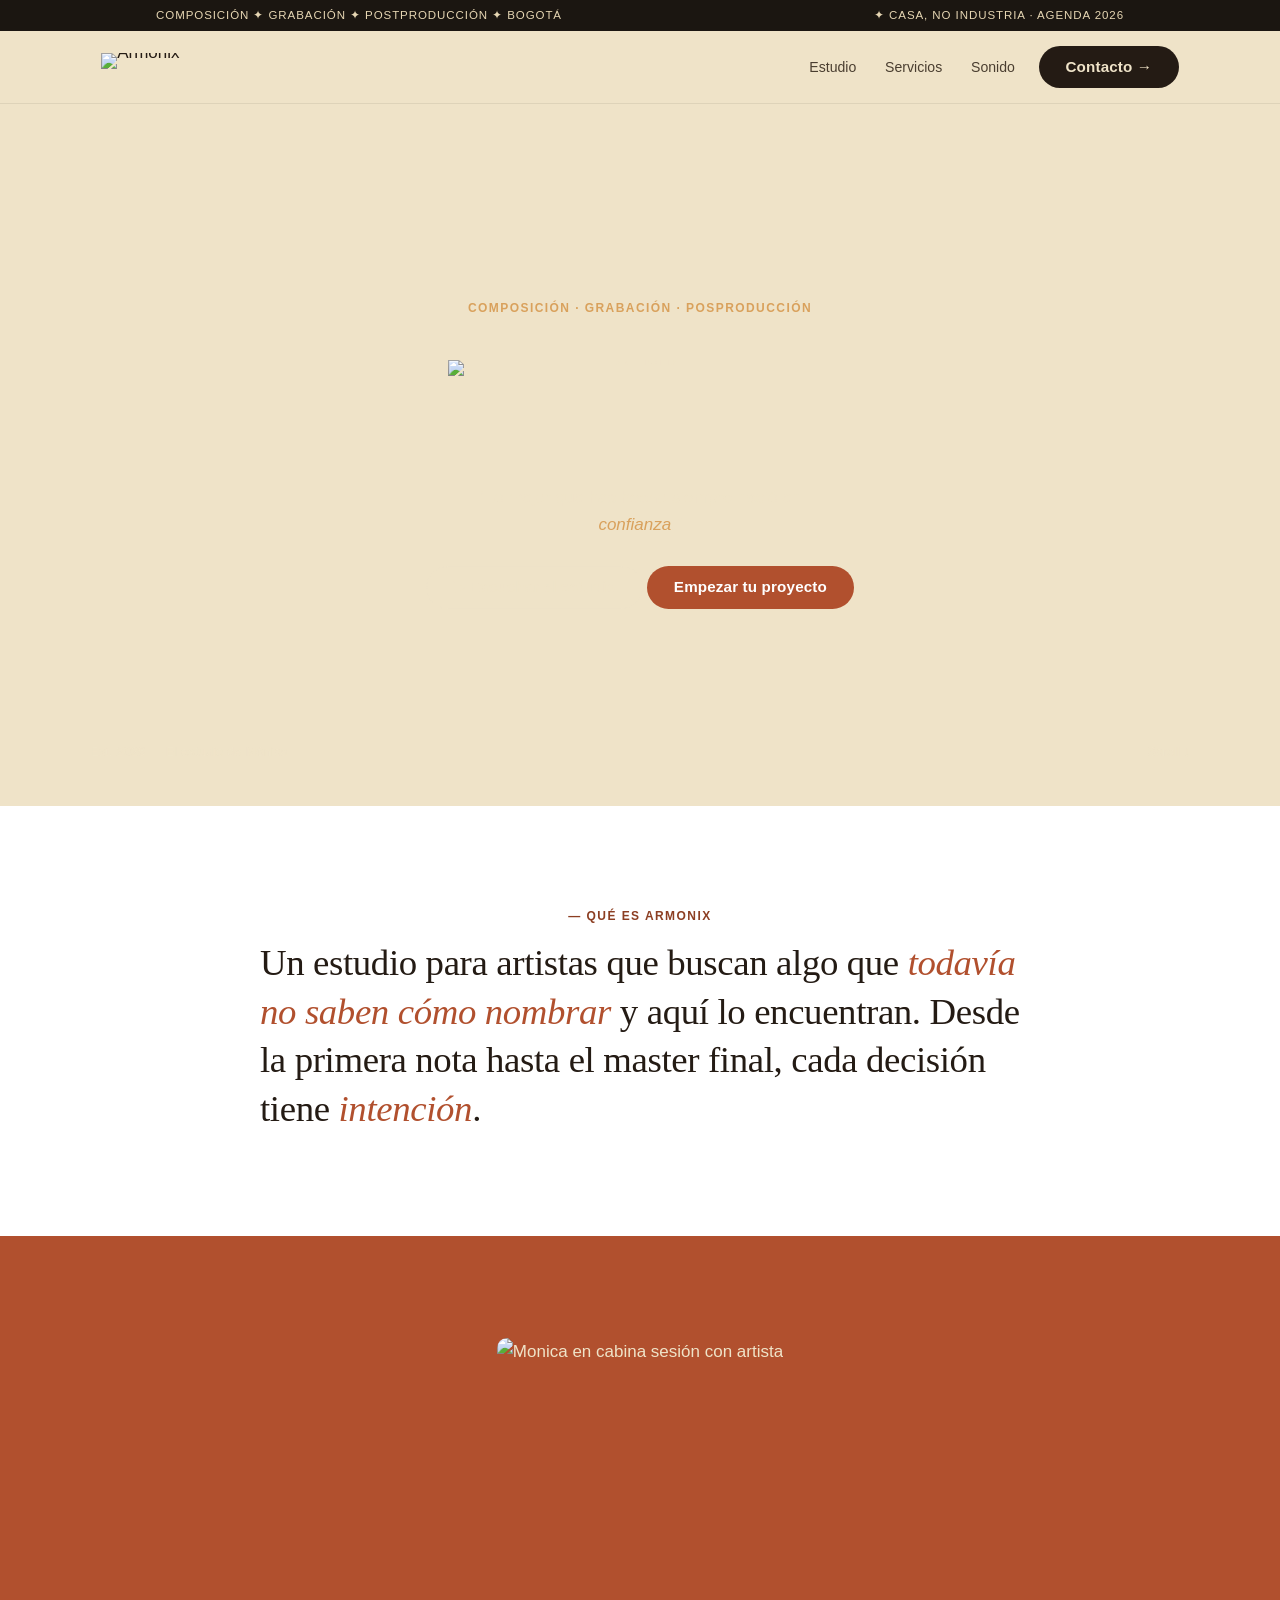
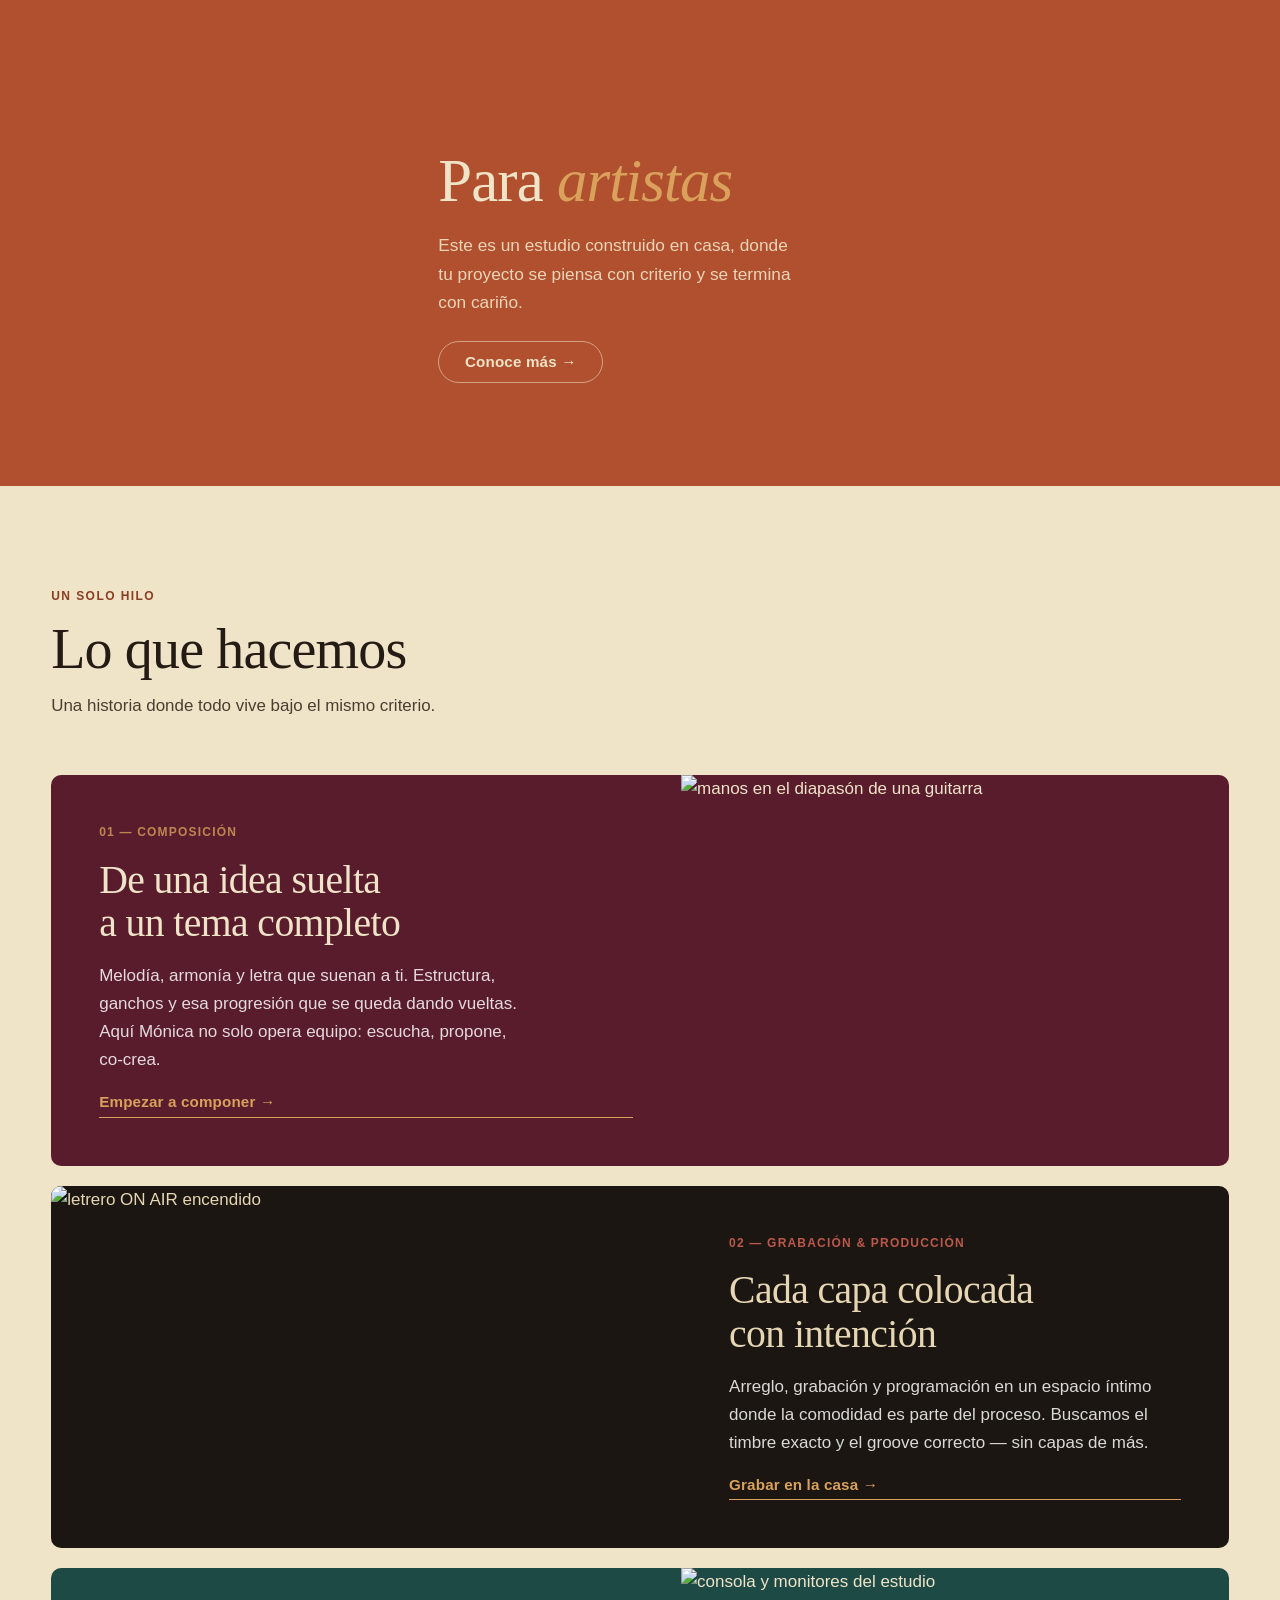
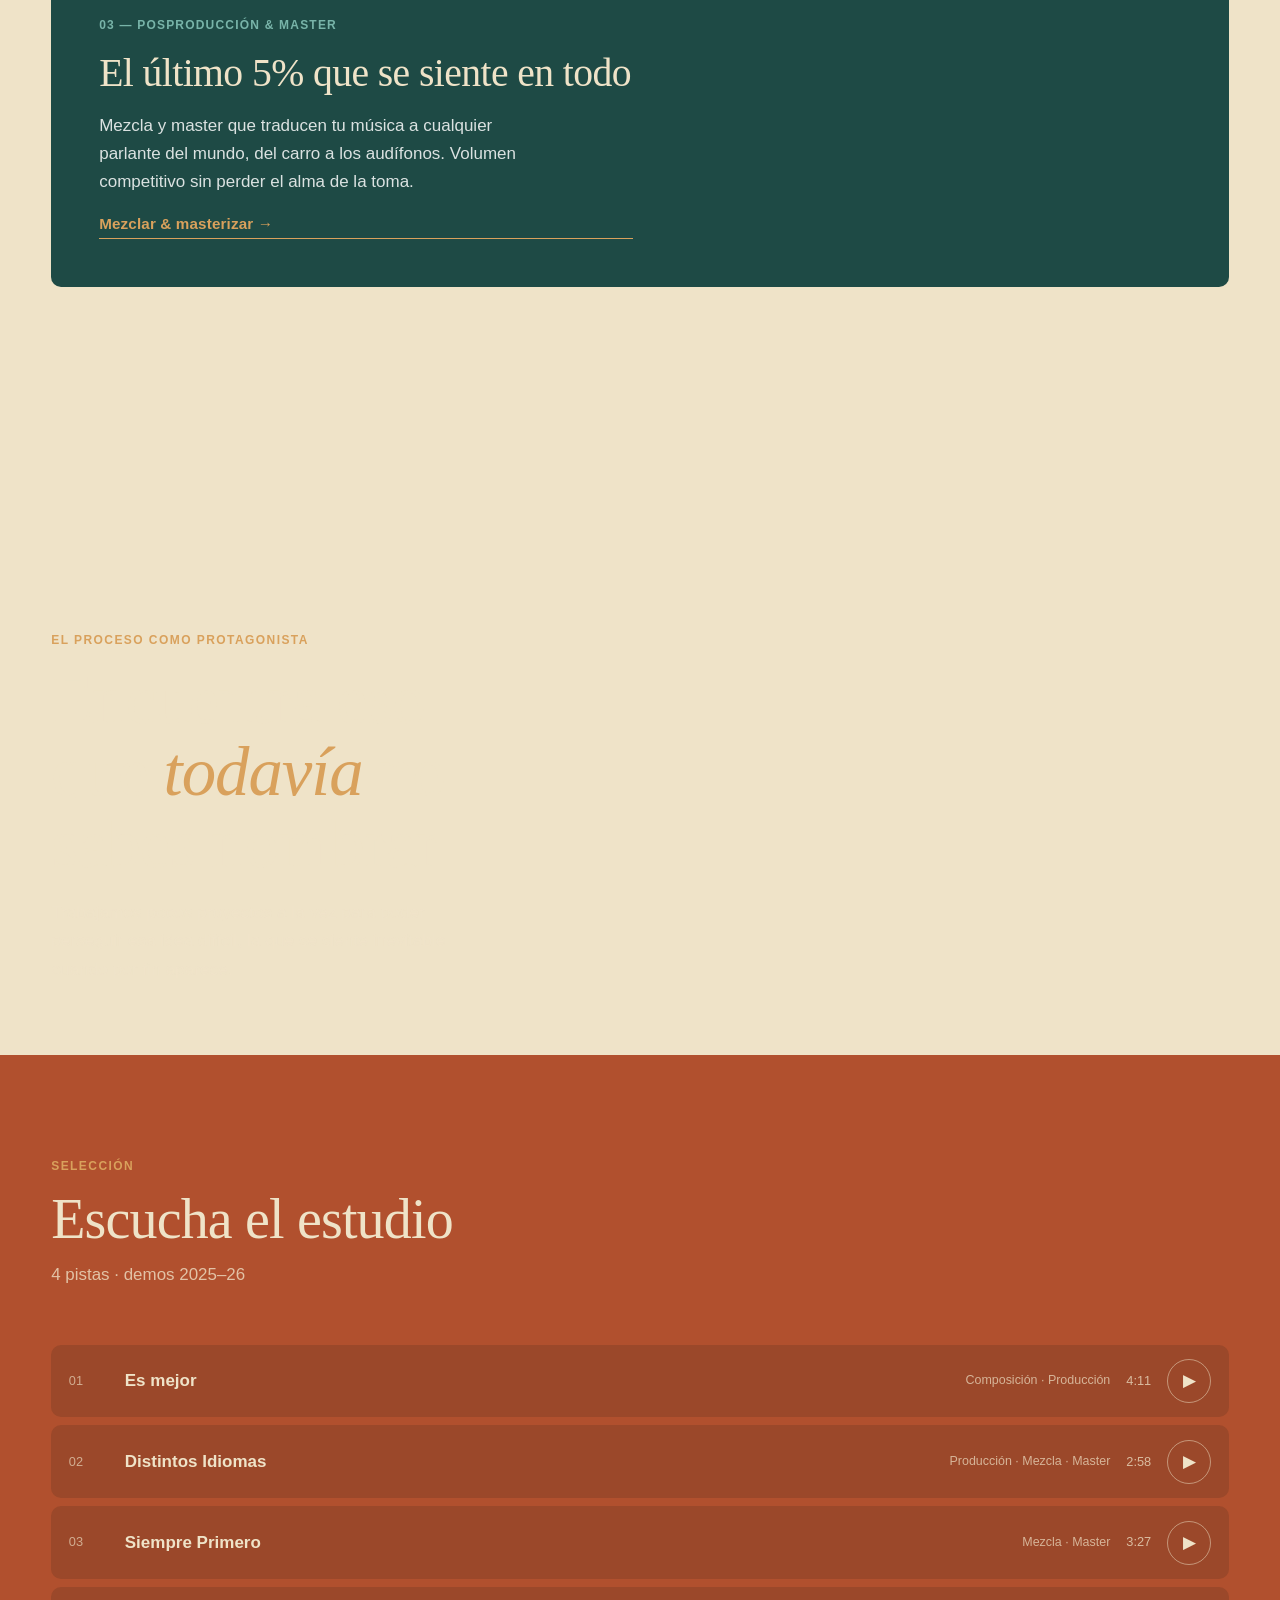
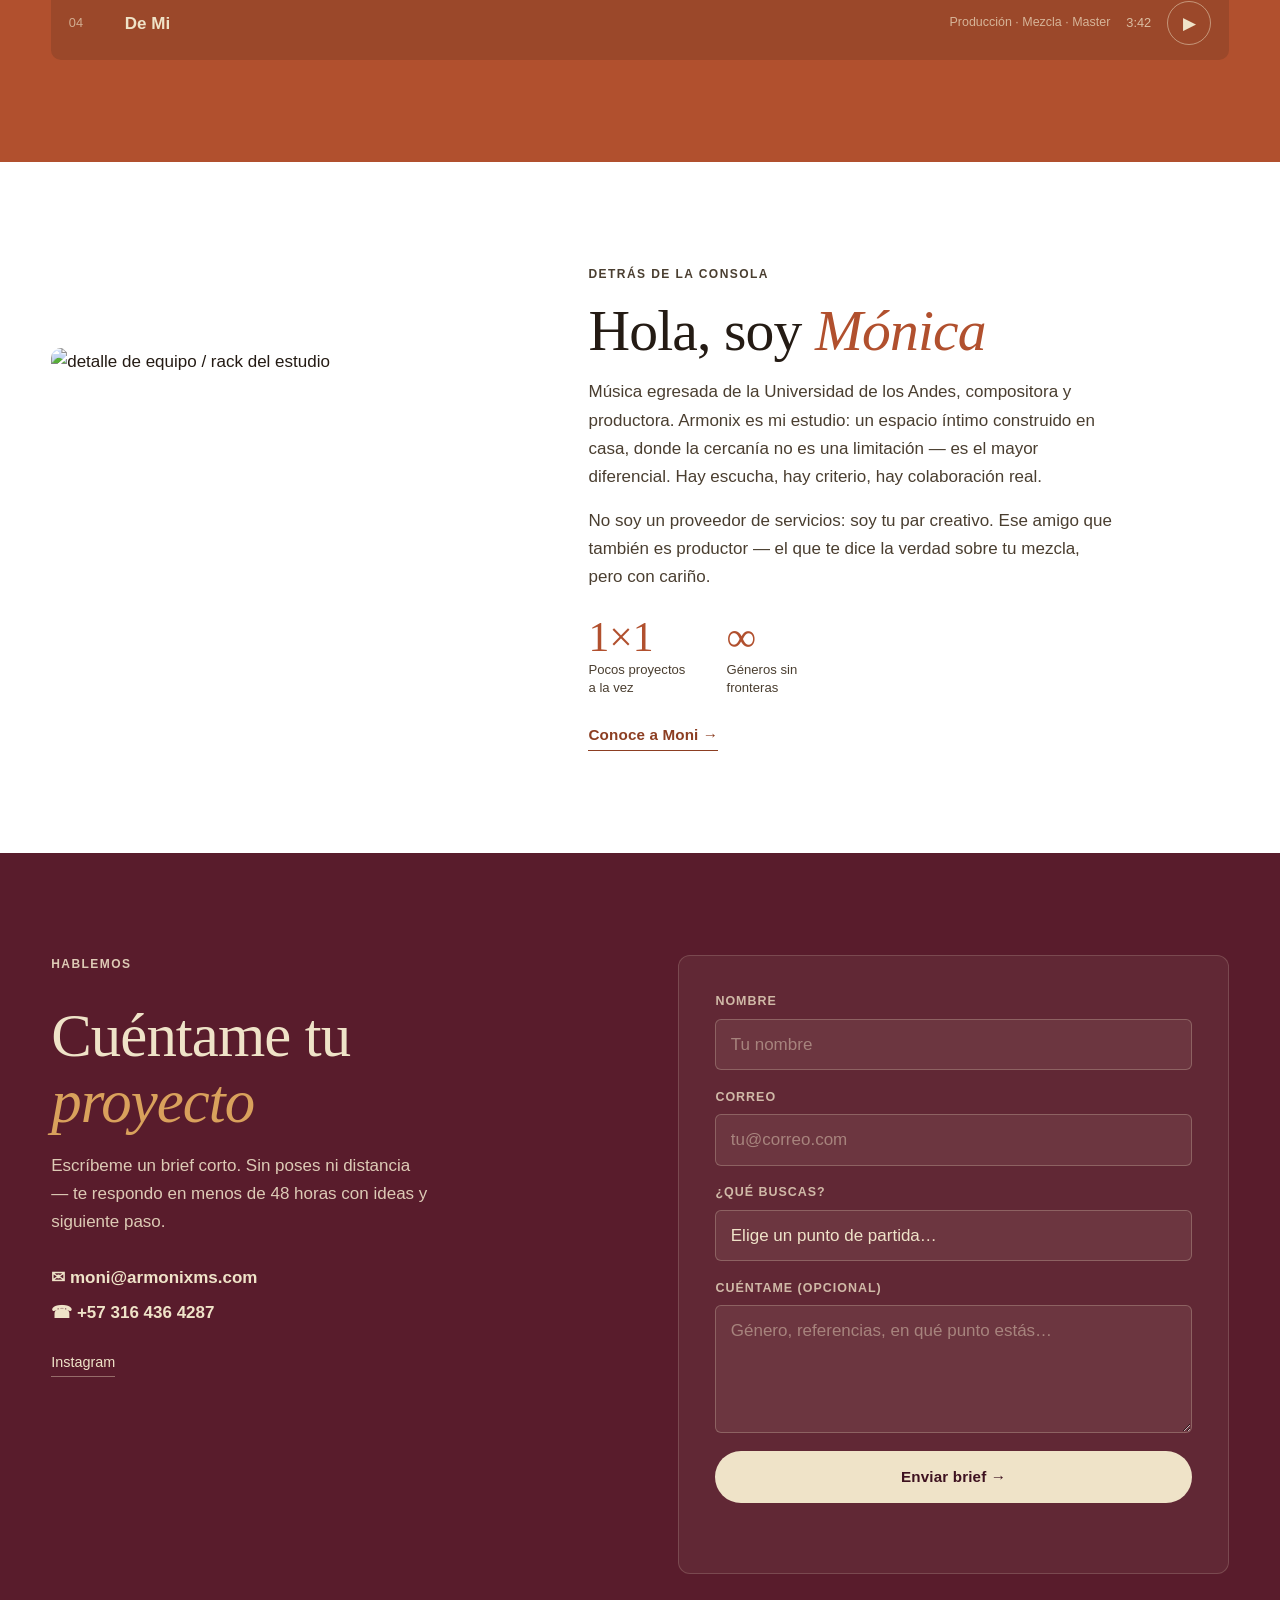
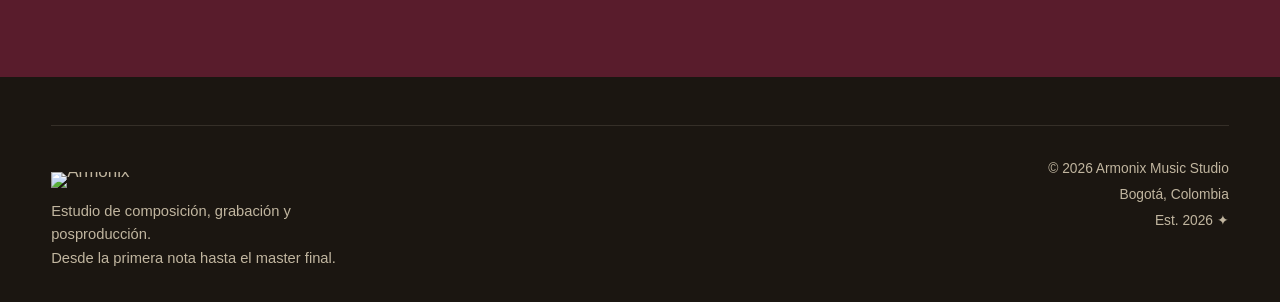
==== commit e4c2fb68: "add button to close hamburger menu, remove . from headers" ====
--- a/index.html
+++ b/index.html
@@ -27,6 +27,7 @@
         </a>
         <div class="header-right">
             <nav class="main-nav" id="mainNav">
+                <button class="nav-close" id="navClose" aria-label="Cerrar menú">✕</button>
                 <a href="#que-es">Estudio</a>
                 <a href="#servicios">Servicios</a>
                 <a href="#sonido">Sonido</a>
@@ -86,7 +87,7 @@
     <section class="section section-rust para-artistas">
         <img class="para-media" src="https://storage.armonixms.com/Fotos/Para%20artistas.jpg" alt="Monica en cabina sesión con artista">
         <div class="para-copy">
-            <h2>Para <em>artistas</em>.</h2>
+            <h2>Para <em>artistas</em></h2>
             <p>Este es un estudio construido en casa, donde tu proyecto se piensa con criterio y se termina con cariño.</p>
             <a href="#servicios" class="btn btn-outline-light">Conoce más →</a>
         </div>
@@ -105,7 +106,7 @@
             <article class="service-card card-maroon">
                 <div class="service-copy">
                     <p class="service-num">01 — Composición</p>
-                    <h3>De una idea suelta a un tema completo.</h3>
+                    <h3>De una idea suelta a un tema completo</h3>
                     <p>Melodía, armonía y letra que suenan a ti. Estructura, ganchos y esa progresión que se queda dando vueltas. Aquí Mónica no solo opera equipo: escucha, propone, co-crea.</p>
                     <a href="#contacto" class="link-arrow">Empezar a componer →</a>
                 </div>
@@ -116,7 +117,7 @@
                 <img class="service-media" src="https://storage.armonixms.com/Fotos/Cada%20capa%20colocada%20con%20intencion.jpg" alt="letrero ON AIR encendido">
                 <div class="service-copy">
                     <p class="service-num">02 — Grabación &amp; Producción</p>
-                    <h3>Cada capa colocada con intención.</h3>
+                    <h3>Cada capa colocada con intención</h3>
                     <p>Arreglo, grabación y programación en un espacio íntimo donde la comodidad es parte del proceso. Buscamos el timbre exacto y el groove correcto — sin capas de más.</p>
                     <a href="#contacto" class="link-arrow">Grabar en la casa →</a>
                 </div>
@@ -125,7 +126,7 @@
             <article class="service-card card-teal">
                 <div class="service-copy">
                     <p class="service-num">03 — Posproducción &amp; Master</p>
-                    <h3>El último 5% que se siente en todo.</h3>
+                    <h3>El último 5% que se siente en todo</h3>
                     <p>Mezcla y master que traducen tu música a cualquier parlante del mundo, del carro a los audífonos. Volumen competitivo sin perder el alma de la toma.</p>
                     <a href="#contacto" class="link-arrow">Mezclar &amp; masterizar →</a>
                 </div>
@@ -139,7 +140,7 @@
     <section class="section-fullbleed">
         <div class="fullbleed-overlay">
             <p class="eyebrow eyebrow-light">El proceso como protagonista</p>
-            <h2>Encuentra eso<br>que <em>todavía</em> no<br>sabes nombrar.</h2>
+            <h2>Encuentra eso<br>que <em>todavía</em> no<br>sabes nombrar</h2>
             <p class="fullbleed-copy">Trabajamos pocos proyectos a la vez para poder perseguir esa idea difícil, la que se siente inevitable cuando por fin aparece.</p>
         </div>
     </section>
@@ -154,7 +155,7 @@
 
         <div class="player" id="player">
             <ol class="track-list" id="trackList">
-                <li class="track" data-title="Es Mejor" data-src="w">
+                <li class="track" data-title="Es Mejor" data-src="https://storage.armonixms.com/audio/v2/es_mejor.wav">
                     <span class="track-num">01</span>
                     <span class="track-name">Es mejor</span>
                     <span class="track-tags">Composición · Producción</span>
@@ -204,7 +205,7 @@
             <img class="bio-media" src="https://storage.armonixms.com/Fotos/Conoce%20a%20moni.jpg" alt="detalle de equipo / rack del estudio">
             <div class="bio-copy">
                 <p class="eyebrow">Detrás de la consola</p>
-                <h2>Hola, soy <em>Mónica</em>.</h2>
+                <h2>Hola, soy <em>Mónica</em></h2>
                 <p>Música egresada de la Universidad de los Andes, compositora y productora. Armonix es mi estudio: un espacio íntimo construido en casa, donde la cercanía no es una limitación — es el mayor diferencial. Hay escucha, hay criterio, hay colaboración real.</p>
                 <p>No soy un proveedor de servicios: soy tu par creativo. Ese amigo que también es productor — el que te dice la verdad sobre tu mezcla, pero con cariño.</p>
                 <div class="bio-stats">
@@ -221,7 +222,7 @@
         <div class="contact-grid">
             <div class="contact-copy">
                 <p class="eyebrow eyebrow-light">Hablemos</p>
-                <h2>Cuéntame tu<br><em>proyecto</em>.</h2>
+                <h2>Cuéntame tu<br><em>proyecto</em></h2>
                 <p>Escríbeme un brief corto. Sin poses ni distancia — te respondo en menos de 48 horas con ideas y siguiente paso.</p>
                 <div class="contact-details">
                     <a href="mailto:moni@armonixms.com">✉ moni@armonixms.com</a>
--- a/header.css
+++ b/header.css
@@ -82,6 +82,32 @@
 .nav-toggle span{ width: 20px; height: 2px; background: var(--ink); display: block; }
 
 
+.nav-close{
+    display: none;
+    position: absolute;
+    top: 1.2rem;
+    right: 1.2rem;
+    width: 40px;
+    height: 40px;
+    align-items: center;
+    justify-content: center;
+    font-size: 1.4rem;
+    line-height: 1;
+    color: var(--ink);
+    background: none;
+    border: none;
+    cursor: pointer;
+}
+.nav-close:hover{ color: var(--rust-deep); }
+
+body.nav-open .nav-close{ display: flex; }
+
+/* backdrop-filter makes the header the containing block for
+   position:fixed children, which breaks the full-height panel */
+body.nav-open .site-header{
+    backdrop-filter: none;
+}
+
 
 /* =========================================================
    RESPONSIVE
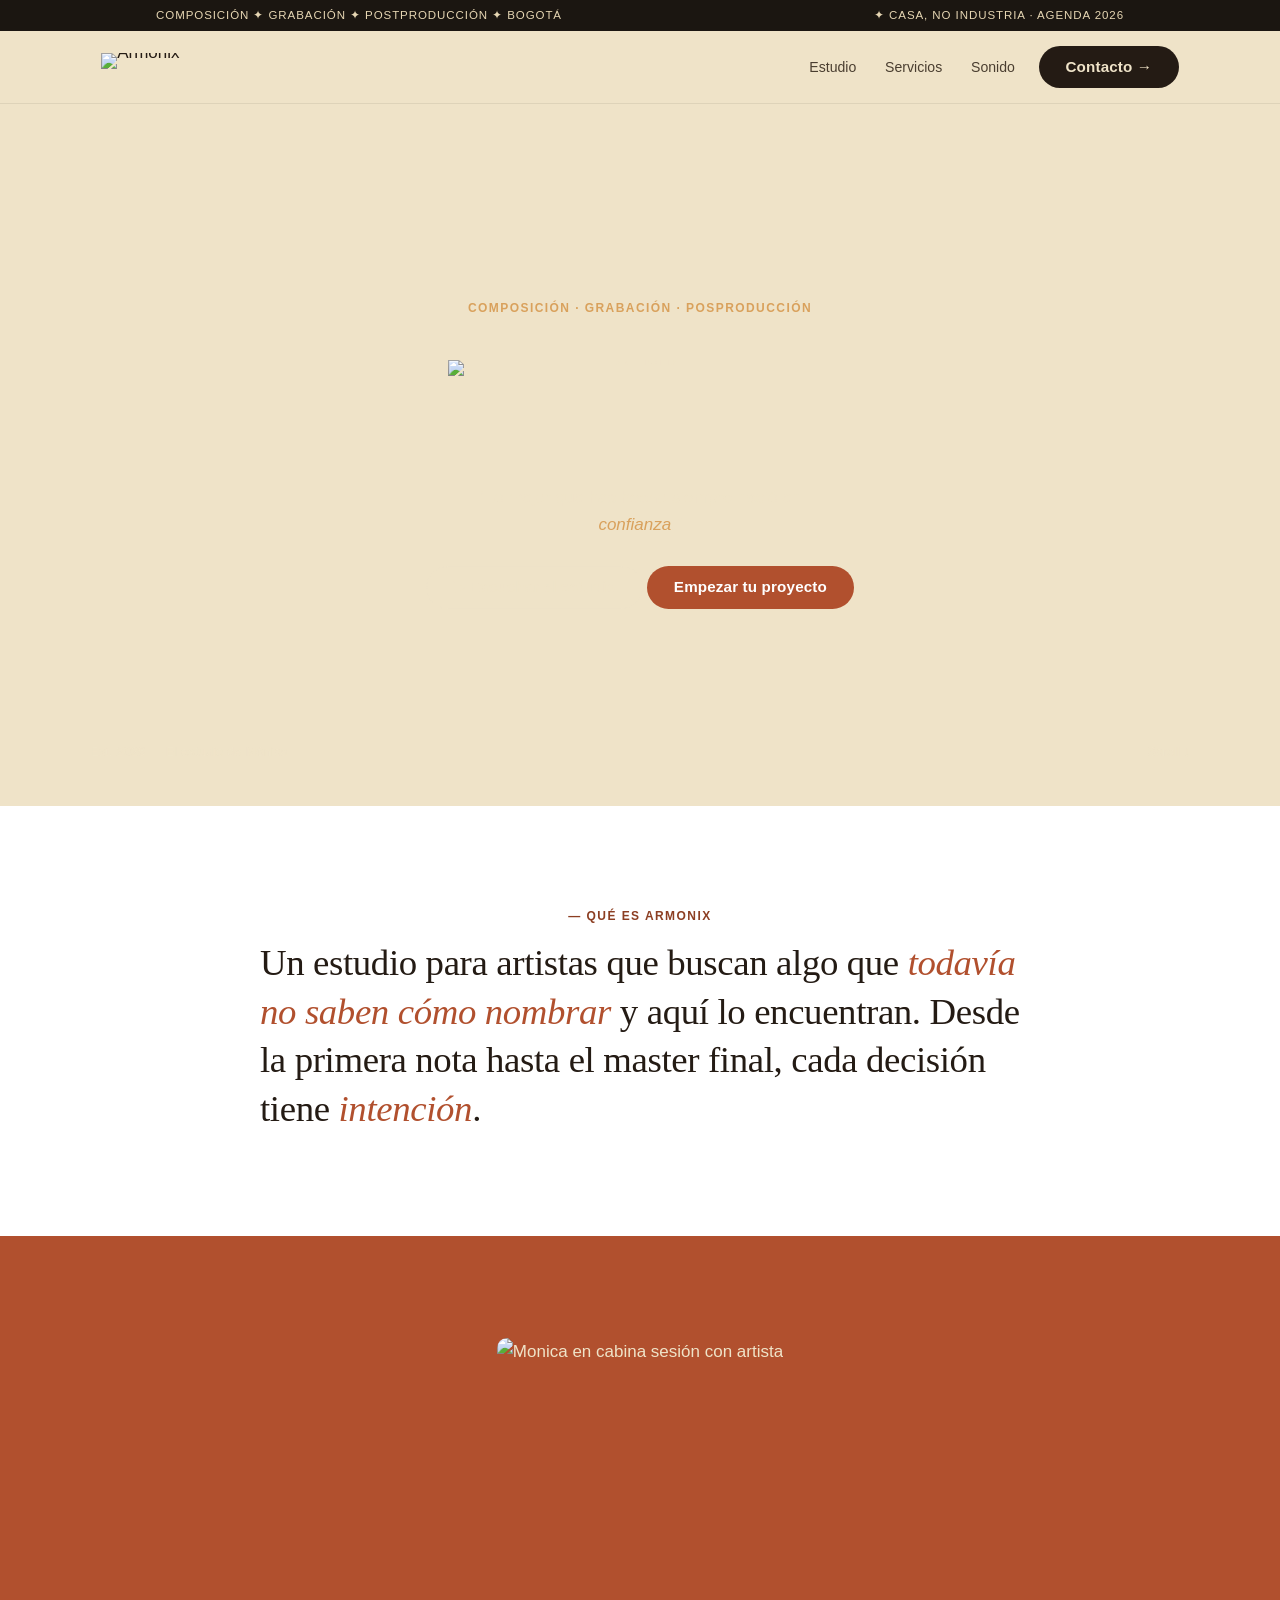
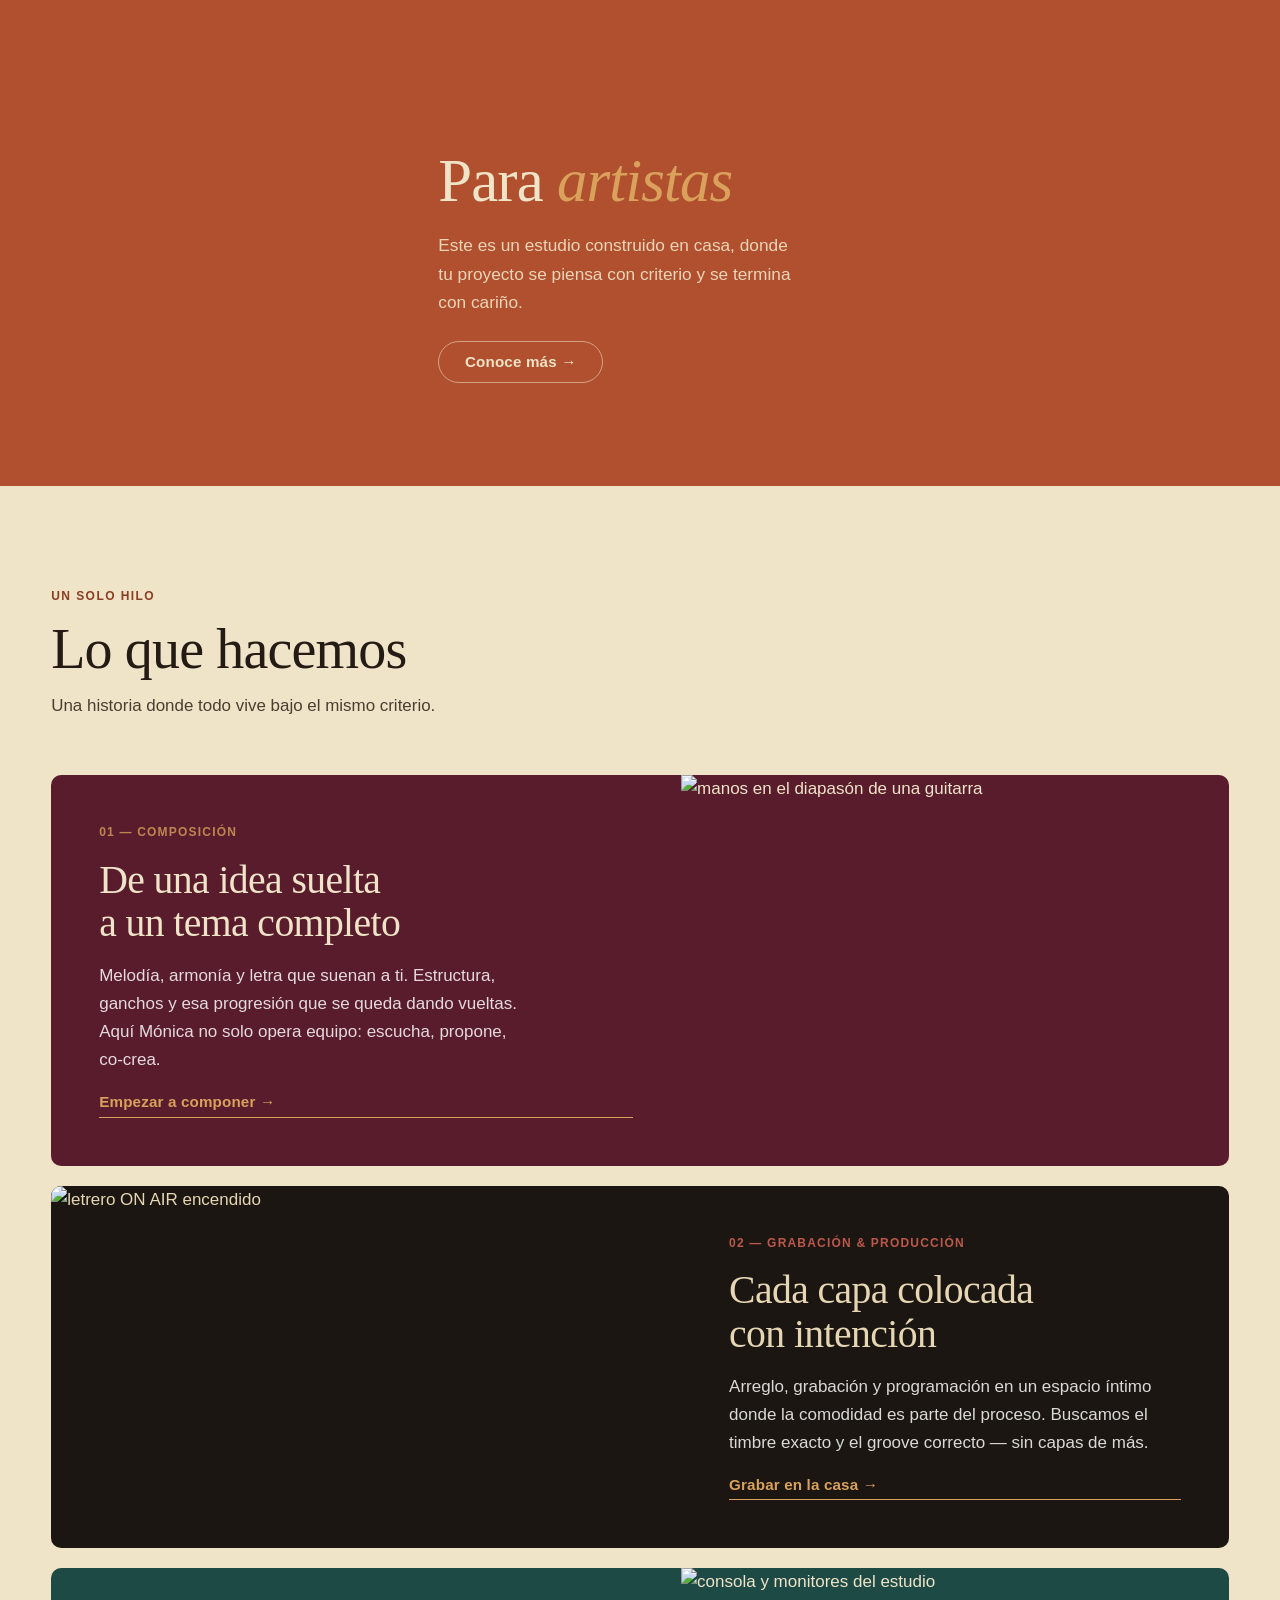
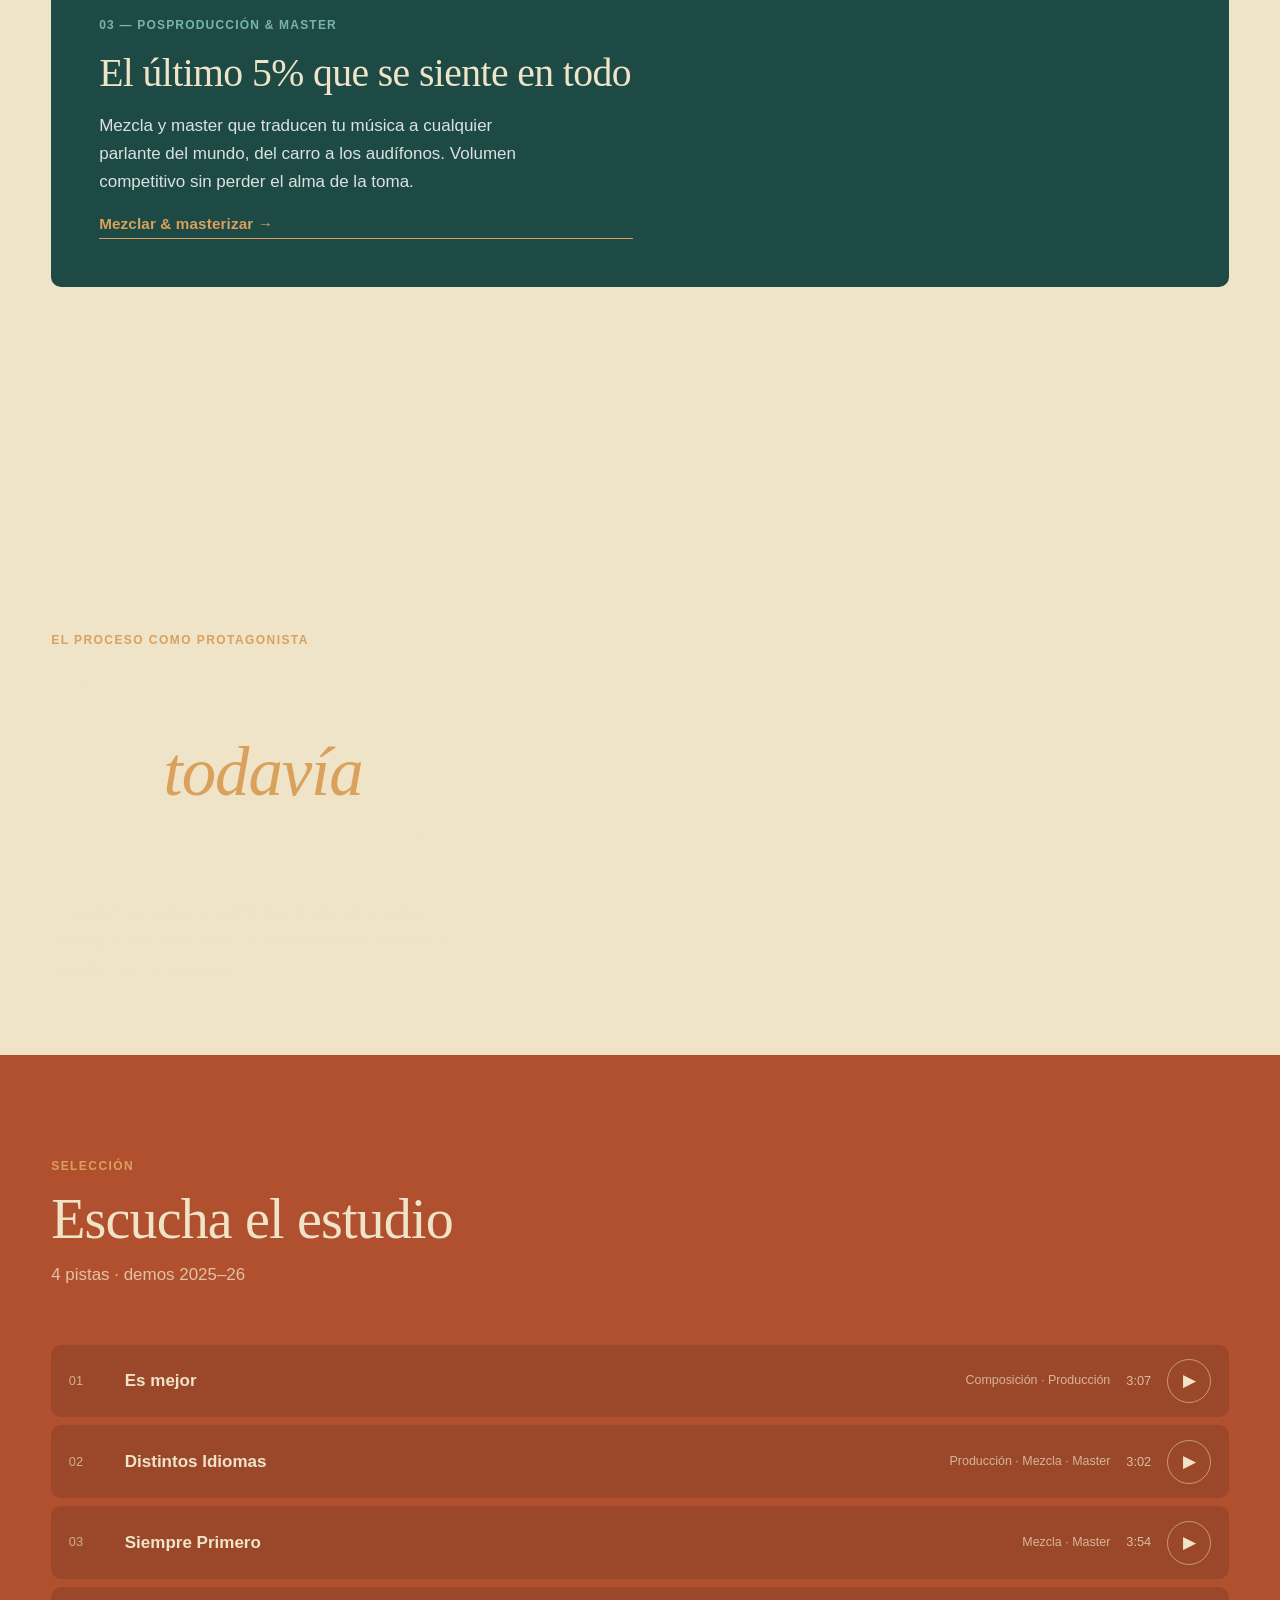
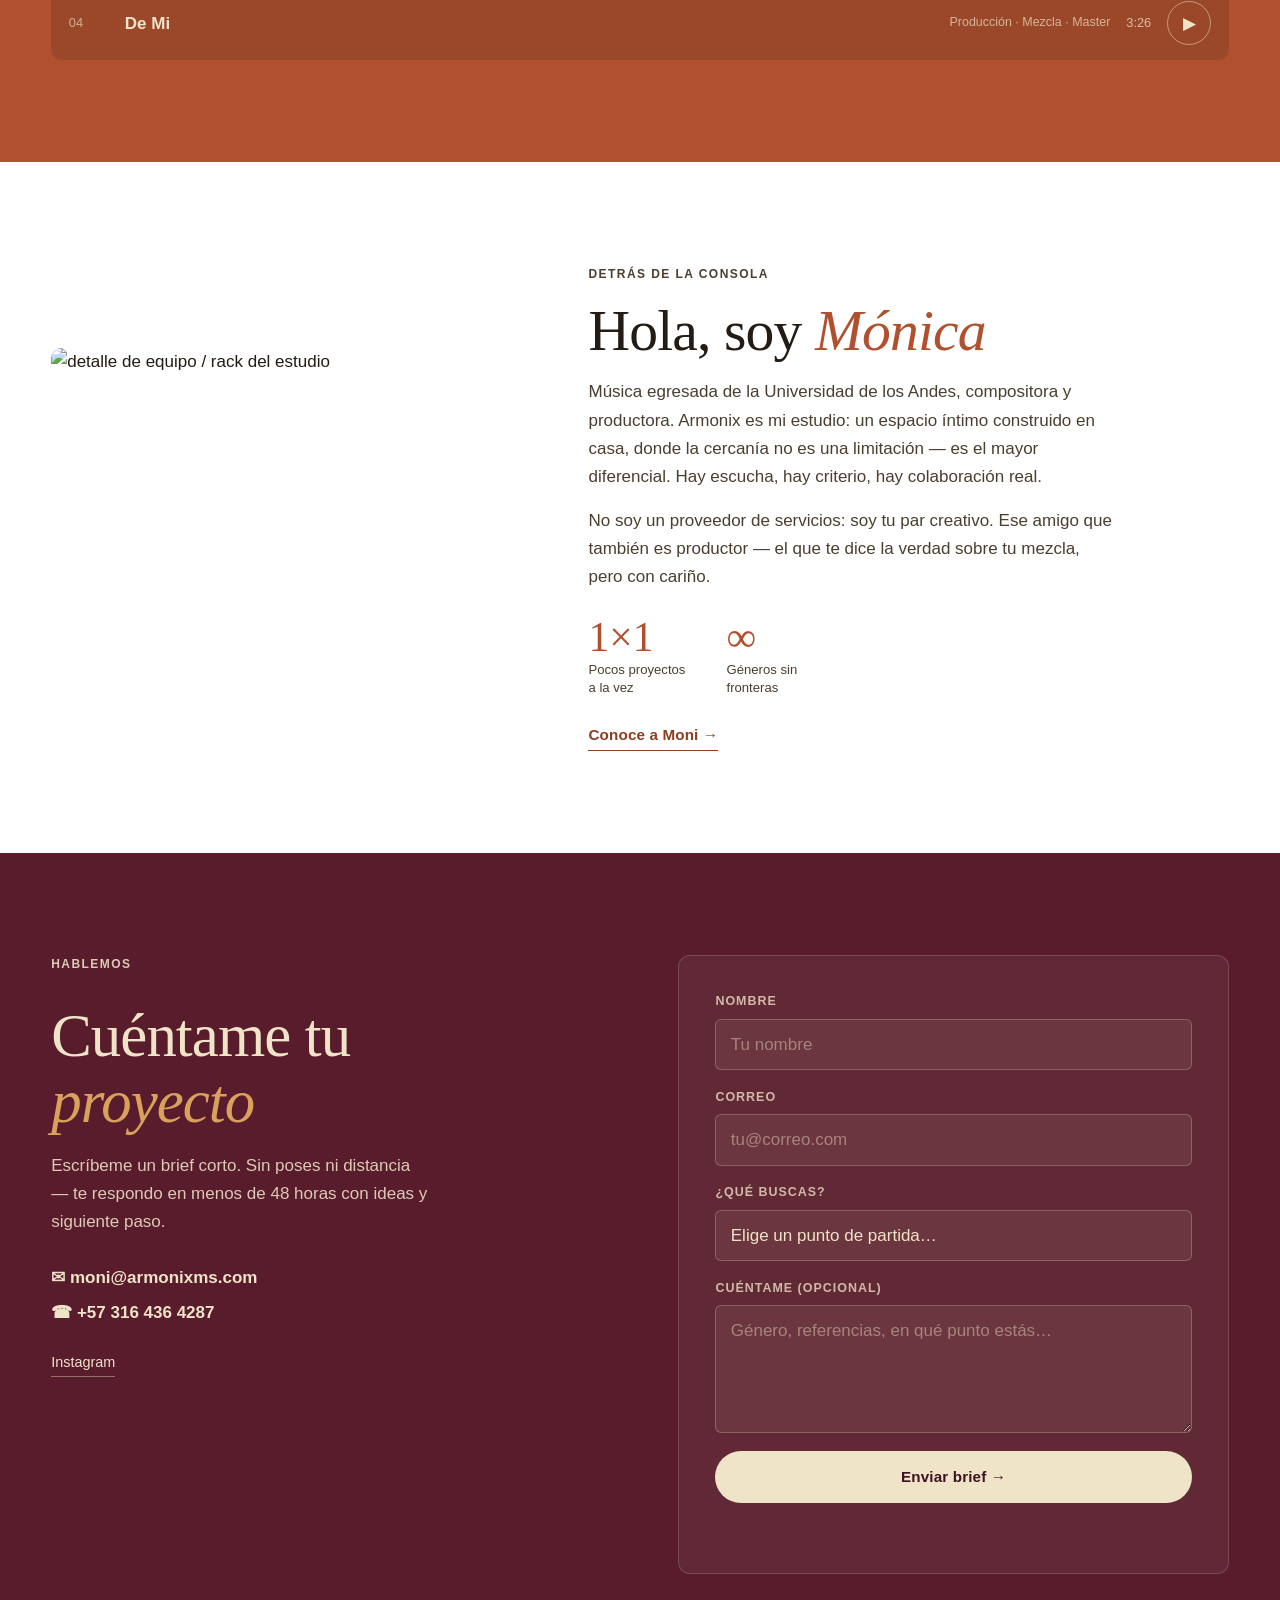
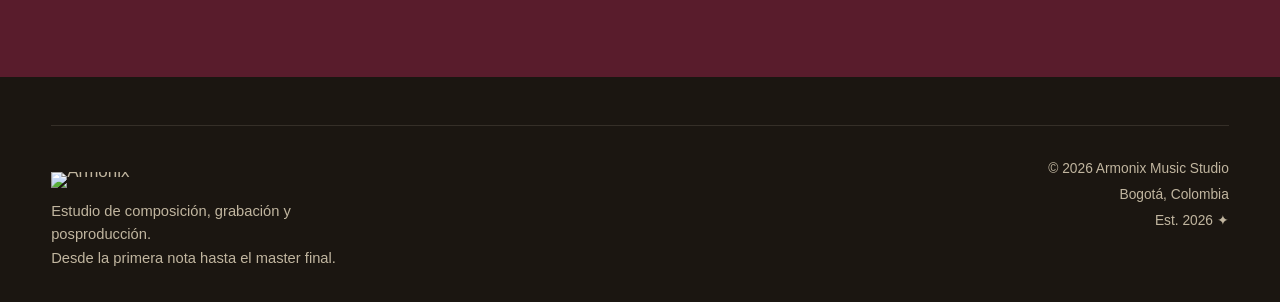
==== commit 040627b8: "fix: track times" ====
--- a/index.html
+++ b/index.html
@@ -159,7 +159,7 @@
                     <span class="track-num">01</span>
                     <span class="track-name">Es mejor</span>
                     <span class="track-tags">Composición · Producción</span>
-                    <span class="track-duration">4:11</span>
+                    <span class="track-duration">3:07</span>
                     <div class="track-wave" aria-hidden="true">
                         <span></span><span></span><span></span><span></span><span></span>
                     </div>
@@ -169,7 +169,7 @@
                     <span class="track-num">02</span>
                     <span class="track-name">Distintos Idiomas</span>
                     <span class="track-tags">Producción · Mezcla · Master</span>
-                    <span class="track-duration">2:58</span>
+                    <span class="track-duration">3:02</span>
                     <div class="track-wave" aria-hidden="true">
                         <span></span><span></span><span></span><span></span><span></span>
                     </div>
@@ -179,7 +179,7 @@
                     <span class="track-num">03</span>
                     <span class="track-name">Siempre Primero</span>
                     <span class="track-tags">Mezcla · Master</span>
-                    <span class="track-duration">3:27</span>
+                    <span class="track-duration">3:54</span>
                     <div class="track-wave" aria-hidden="true">
                         <span></span><span></span><span></span><span></span><span></span>
                     </div>
@@ -189,7 +189,7 @@
                     <span class="track-num">04</span>
                     <span class="track-name">De Mi</span>
                     <span class="track-tags">Producción · Mezcla · Master</span>
-                    <span class="track-duration">3:42</span>
+                    <span class="track-duration">3:26</span>
                     <div class="track-wave" aria-hidden="true">
                         <span></span><span></span><span></span><span></span><span></span>
                     </div>
--- a/styles.css
+++ b/styles.css
@@ -301,7 +301,7 @@
     display: flex;
     align-items: flex-end;
     padding: clamp(2.5rem, 6vw, 4.5rem) var(--pad);
-    background-image: url(https://armonixms.com/img/encuentra.jpg);
+    background-image: url(https://storage.armonixms.com/img/encuentra.jpg);
     background-size: cover;
     background-position: center;
     background-repeat: no-repeat;
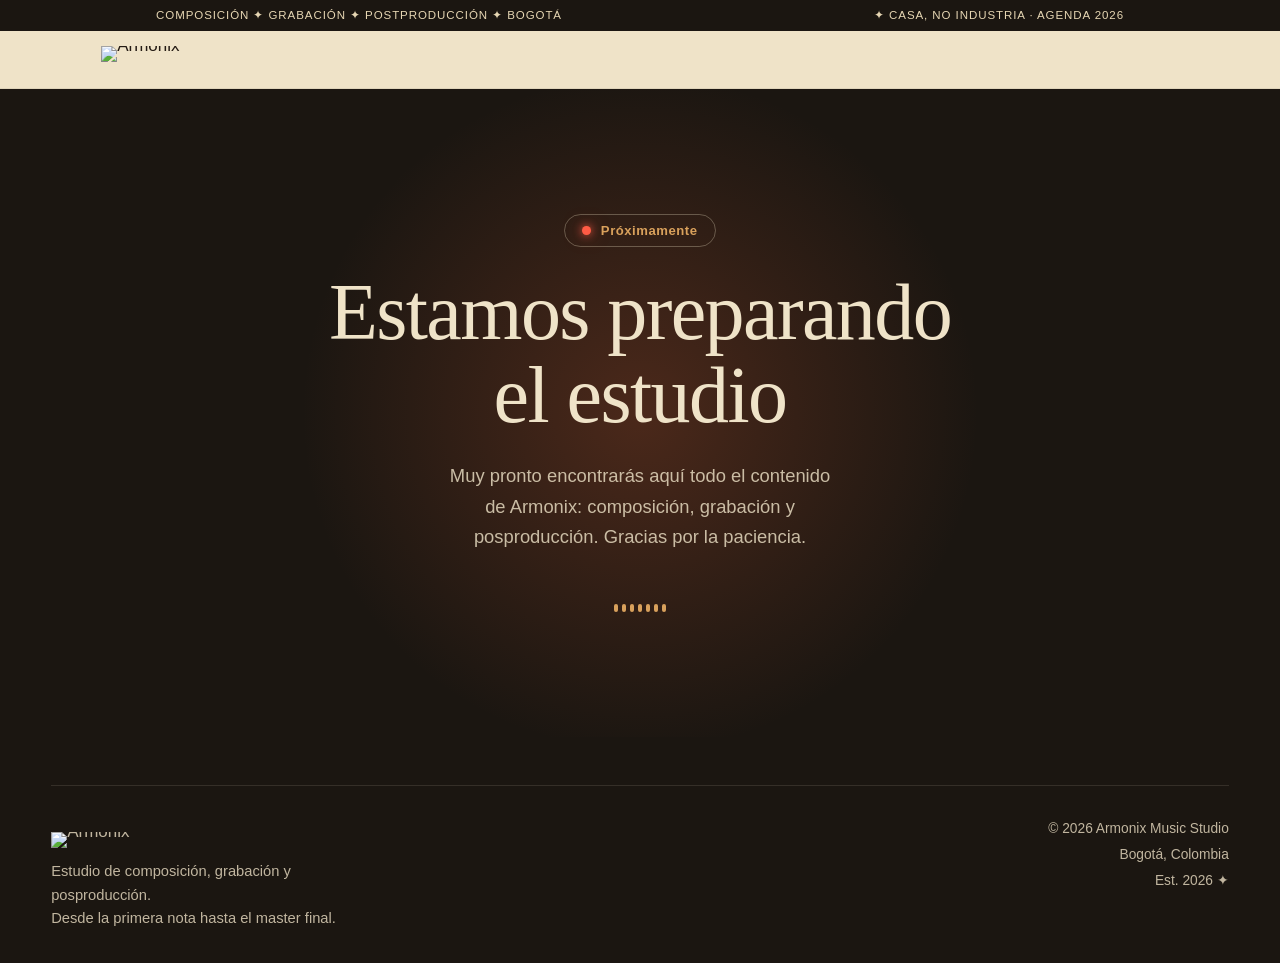
==== commit f36034ac: "create soon page, hide index page" ====
--- a/index.html
+++ b/index.html
@@ -1,283 +1,65 @@
 <!DOCTYPE html>
 <html lang="es">
 <head>
-    <meta charset="UTF-8">
-    <meta name="viewport" content="width=device-width, initial-scale=1.0">
-    <title>Armonix — Estudio de composición, grabación y posproducción</title>
-    <meta name="description" content="Armonix, el estudio de Mónica. Composición, grabación y posproducción en Bogotá. Casa, no industria.">
-    <link rel="preconnect" href="https://fonts.googleapis.com">
-    <link rel="preconnect" href="https://fonts.gstatic.com" crossorigin>
-    <link href="https://fonts.googleapis.com/css2?family=Fraunces:ital,opsz,wght@0,9..144,300;0,9..144,400;0,9..144,500;0,9..144,600;1,9..144,400;1,9..144,500&family=Inter:wght@400;500;600;700&display=swap" rel="stylesheet">
-    <link rel="stylesheet" href="styles.css">
-    <link rel="stylesheet" href="header.css">
-    <link rel="stylesheet" href="hero.css">
-    <link rel="stylesheet" href="player.css">
+  <meta charset="UTF-8">
+  <meta name="viewport" content="width=device-width, initial-scale=1.0">
+  <title>Armonix — Estudio de composición, grabación y posproducción</title>
+  <meta name="description" content="Armonix, el estudio de Mónica. Composición, grabación y posproducción en Bogotá. Casa, no industria.">
+  <link rel="preconnect" href="https://fonts.googleapis.com">
+  <link rel="preconnect" href="https://fonts.gstatic.com" crossorigin>
+  <link href="https://fonts.googleapis.com/css2?family=Fraunces:ital,opsz,wght@0,9..144,300;0,9..144,400;0,9..144,500;0,9..144,600;1,9..144,400;1,9..144,500&family=Inter:wght@400;500;600;700&display=swap" rel="stylesheet">
+  <link rel="stylesheet" href="styles.css">
+  <link rel="stylesheet" href="header.css">
+  <link rel="stylesheet" href="soon.css">
 </head>
 <body>
 
 <div class="ticker-top" aria-hidden="true">
-    <span class="ticker-text">Composición ✦ Grabación ✦ Postproducción ✦ Bogotá</span>
-    <span class="ticker-text-end">✦ Casa, no industria · Agenda 2026</span>
+  <span class="ticker-text">Composición ✦ Grabación ✦ Postproducción ✦ Bogotá</span>
+  <span class="ticker-text-end">✦ Casa, no industria · Agenda 2026</span>
 </div>
 
 <header class="site-header">
-    <div class="header-inner">
-        <a href="#top" class="logo">
-            <img src="https://storage.armonixms.com/logo/armonix.svg" alt="Armonix" class="logo-img">
-        </a>
-        <div class="header-right">
-            <nav class="main-nav" id="mainNav">
-                <button class="nav-close" id="navClose" aria-label="Cerrar menú">✕</button>
-                <a href="#que-es">Estudio</a>
-                <a href="#servicios">Servicios</a>
-                <a href="#sonido">Sonido</a>
-            </nav>
-            <div>
-                <a href="#contacto" class="btn btn-dark">Contacto →</a>
-            </div>
-            <button class="nav-toggle" id="navToggle" aria-label="Abrir menú" aria-expanded="false">
-                <span></span><span></span><span></span>
-            </button>
-        </div>
-    </div>
+  <div class="header-inner">
+    <a href="#top" class="logo">
+      <img src="https://storage.armonixms.com/logo/armonix.svg" alt="Armonix" class="logo-img">
+    </a>
+  </div>
 </header>
 
 <main id="top">
-
-    <!-- HERO -->
-    <section class="hero" id="hero">
-        <div class="hero-carousel" aria-hidden="true">
-            <div class="hero-slide is-active" style="background-image: url(https://storage.armonixms.com/img/hero/1.jpg)"></div>
-            <div class="hero-slide" style="background-image: url(https://storage.armonixms.com/img/hero/2.jpg)"></div>
-            <div class="hero-slide" style="background-image: url(https://storage.armonixms.com/img/hero/3.jpg)"></div>
-
-        </div>
-
-        <div class="hero-content">
-            <p class="eyebrow hero-eyebrow">Composición · Grabación · Posproducción</p>
-            <a href="#top" class="logo">
-                <img src="https://storage.armonixms.com/logo/armonix-cream.svg" alt="Armonix" class="logo-img">
-            </a>
-            <p class="hero-quote">“Lo mejor que has hecho siempre nació en<br class="lb"> <em>confianza</em>.”</p>
-            <div class="hero-ctas">
-                <a href="#sonido" class="btn btn-ghost">▶ Escuchar el estudio</a>
-                <a href="#contacto" class="btn btn-solid">Empezar tu proyecto</a>
-            </div>
-        </div>
-
-        <div class="hero-foot">
-            <span>Est. 2026 — El estudio de Mónica</span>
-            <span class="scroll-hint">Scroll ↓</span>
-        </div>
-    </section>
-
-    <!-- QUÉ ES ARMONIX -->
-    <section class="section section-white" id="que-es">
-        <div class="narrow">
-            <p class="eyebrow center">— Qué es Armonix</p>
-            <p class="lede center">
-                Un estudio para artistas que buscan algo que <em>todavía no saben cómo nombrar</em>
-                y aquí lo encuentran. Desde la primera nota hasta el master final, cada
-                decisión tiene <em class="accent">intención</em>.
-            </p>
-        </div>
-    </section>
-
-    <!-- PARA ARTISTAS -->
-    <section class="section section-rust para-artistas">
-        <img class="para-media" src="https://storage.armonixms.com/Fotos/Para%20artistas.jpg" alt="Monica en cabina sesión con artista">
-        <div class="para-copy">
-            <h2>Para <em>artistas</em></h2>
-            <p>Este es un estudio construido en casa, donde tu proyecto se piensa con criterio y se termina con cariño.</p>
-            <a href="#servicios" class="btn btn-outline-light">Conoce más →</a>
-        </div>
-    </section>
-
-    <!-- LO QUE HACEMOS -->
-    <section class="section section-cream" id="servicios">
-        <div class="section-head">
-            <p class="eyebrow">Un solo hilo</p>
-            <h2>Lo que hacemos</h2>
-            <p class="section-sub">Una historia donde todo vive bajo el mismo criterio.</p>
-        </div>
-
-        <div class="services-grid">
-
-            <article class="service-card card-maroon">
-                <div class="service-copy">
-                    <p class="service-num">01 — Composición</p>
-                    <h3>De una idea suelta a un tema completo</h3>
-                    <p>Melodía, armonía y letra que suenan a ti. Estructura, ganchos y esa progresión que se queda dando vueltas. Aquí Mónica no solo opera equipo: escucha, propone, co-crea.</p>
-                    <a href="#contacto" class="link-arrow">Empezar a componer →</a>
-                </div>
-                <img class="service-media" src="https://storage.armonixms.com/img/servicios/1.jpg" alt="manos en el diapasón de una guitarra">
-            </article>
-
-            <article class="service-card card-black">
-                <img class="service-media" src="https://storage.armonixms.com/Fotos/Cada%20capa%20colocada%20con%20intencion.jpg" alt="letrero ON AIR encendido">
-                <div class="service-copy">
-                    <p class="service-num">02 — Grabación &amp; Producción</p>
-                    <h3>Cada capa colocada con intención</h3>
-                    <p>Arreglo, grabación y programación en un espacio íntimo donde la comodidad es parte del proceso. Buscamos el timbre exacto y el groove correcto — sin capas de más.</p>
-                    <a href="#contacto" class="link-arrow">Grabar en la casa →</a>
-                </div>
-            </article>
-
-            <article class="service-card card-teal">
-                <div class="service-copy">
-                    <p class="service-num">03 — Posproducción &amp; Master</p>
-                    <h3>El último 5% que se siente en todo</h3>
-                    <p>Mezcla y master que traducen tu música a cualquier parlante del mundo, del carro a los audífonos. Volumen competitivo sin perder el alma de la toma.</p>
-                    <a href="#contacto" class="link-arrow">Mezclar &amp; masterizar →</a>
-                </div>
-                <img class="service-media" src="https://storage.armonixms.com/Fotos/El%20ultimo%205%25.jpg" alt="consola y monitores del estudio">
-            </article>
-
-        </div>
-    </section>
-
-    <!-- FULL BLEED PHOTO / PROCESO -->
-    <section class="section-fullbleed">
-        <div class="fullbleed-overlay">
-            <p class="eyebrow eyebrow-light">El proceso como protagonista</p>
-            <h2>Encuentra eso<br>que <em>todavía</em> no<br>sabes nombrar</h2>
-            <p class="fullbleed-copy">Trabajamos pocos proyectos a la vez para poder perseguir esa idea difícil, la que se siente inevitable cuando por fin aparece.</p>
-        </div>
-    </section>
-
-    <!-- ESCUCHA EL ESTUDIO -->
-    <section class="section section-rust" id="sonido">
-        <div class="section-head">
-            <p class="eyebrow eyebrow-light">Selección</p>
-            <h2>Escucha el estudio</h2>
-            <p class="section-sub light-sub">4 pistas · demos 2025–26</p>
-        </div>
-
-        <div class="player" id="player">
-            <ol class="track-list" id="trackList">
-                <li class="track" data-title="Es Mejor" data-src="https://storage.armonixms.com/audio/v2/es_mejor.wav">
-                    <span class="track-num">01</span>
-                    <span class="track-name">Es mejor</span>
-                    <span class="track-tags">Composición · Producción</span>
-                    <span class="track-duration">3:07</span>
-                    <div class="track-wave" aria-hidden="true">
-                        <span></span><span></span><span></span><span></span><span></span>
-                    </div>
-                    <button class="track-play" aria-label="Reproducir Es mejor">▶</button>
-                </li>
-                <li class="track" data-title="Distintos Idiomas" data-src="https://storage.armonixms.com/audio/v2/distintos_idiomas.wav">
-                    <span class="track-num">02</span>
-                    <span class="track-name">Distintos Idiomas</span>
-                    <span class="track-tags">Producción · Mezcla · Master</span>
-                    <span class="track-duration">3:02</span>
-                    <div class="track-wave" aria-hidden="true">
-                        <span></span><span></span><span></span><span></span><span></span>
-                    </div>
-                    <button class="track-play" aria-label="Reproducir Distintos Idiomas">▶</button>
-                </li>
-                <li class="track" data-title="Siempre Primero" data-src="https://storage.armonixms.com/audio/v2/siempre_primero.wav">
-                    <span class="track-num">03</span>
-                    <span class="track-name">Siempre Primero</span>
-                    <span class="track-tags">Mezcla · Master</span>
-                    <span class="track-duration">3:54</span>
-                    <div class="track-wave" aria-hidden="true">
-                        <span></span><span></span><span></span><span></span><span></span>
-                    </div>
-                    <button class="track-play" aria-label="Reproducir Siempre Primero">▶</button>
-                </li>
-                <li class="track" data-title="Ceniza tibia" data-src="https://storage.armonixms.com/audio/v2/de_mi.wav">
-                    <span class="track-num">04</span>
-                    <span class="track-name">De Mi</span>
-                    <span class="track-tags">Producción · Mezcla · Master</span>
-                    <span class="track-duration">3:26</span>
-                    <div class="track-wave" aria-hidden="true">
-                        <span></span><span></span><span></span><span></span><span></span>
-                    </div>
-                    <button class="track-play" aria-label="Reproducir De Mi">▶</button>
-                </li>
-            </ol>
-        </div>
-    </section>
-
-    <!-- DETRÁS DE LA CONSOLA -->
-    <section class="section section-white">
-        <div class="bio-section">
-            <img class="bio-media" src="https://storage.armonixms.com/Fotos/Conoce%20a%20moni.jpg" alt="detalle de equipo / rack del estudio">
-            <div class="bio-copy">
-                <p class="eyebrow">Detrás de la consola</p>
-                <h2>Hola, soy <em>Mónica</em></h2>
-                <p>Música egresada de la Universidad de los Andes, compositora y productora. Armonix es mi estudio: un espacio íntimo construido en casa, donde la cercanía no es una limitación — es el mayor diferencial. Hay escucha, hay criterio, hay colaboración real.</p>
-                <p>No soy un proveedor de servicios: soy tu par creativo. Ese amigo que también es productor — el que te dice la verdad sobre tu mezcla, pero con cariño.</p>
-                <div class="bio-stats">
-                    <div><span class="stat-num">1×1</span><span class="stat-label">Pocos proyectos a la vez</span></div>
-                    <div><span class="stat-num">∞</span><span class="stat-label">Géneros sin fronteras</span></div>
-                </div>
-                <a href="#contacto" class="link-arrow">Conoce a Moni →</a>
-            </div>
-        </div>
-    </section>
-
-    <!-- CONTACTO -->
-    <section class="section section-maroon" id="contacto">
-        <div class="contact-grid">
-            <div class="contact-copy">
-                <p class="eyebrow eyebrow-light">Hablemos</p>
-                <h2>Cuéntame tu<br><em>proyecto</em></h2>
-                <p>Escríbeme un brief corto. Sin poses ni distancia — te respondo en menos de 48 horas con ideas y siguiente paso.</p>
-                <div class="contact-details">
-                    <a href="mailto:moni@armonixms.com">✉ moni@armonixms.com</a>
-                    <a href="tel:+573164364287">☎ +57 316 436 4287</a>
-                </div>
-                <div class="contact-social">
-                    <a href="https://www.instagram.com/armonixstudio/">Instagram</a>
-                </div>
-            </div>
-
-            <form class="contact-form" id="contactForm">
-                <label class="field">
-                    <span>Nombre</span>
-                    <input type="text" name="name" placeholder="Tu nombre" required>
-                </label>
-                <label class="field">
-                    <span>Correo</span>
-                    <input type="email" name="email" placeholder="tu@correo.com" required>
-                </label>
-                <label class="field">
-                    <span>¿Qué buscas?</span>
-                    <select name="tipo" required>
-                        <option value="" selected disabled>Elige un punto de partida…</option>
-                        <option value="composicion">Composición</option>
-                        <option value="grabacion">Grabación &amp; producción</option>
-                        <option value="posproduccion">Posproducción &amp; master</option>
-                        <option value="no-se">Todavía no sé</option>
-                    </select>
-                </label>
-                <label class="field">
-                    <span>Cuéntame (opcional)</span>
-                    <textarea name="message" rows="4" placeholder="Género, referencias, en qué punto estás…"></textarea>
-                </label>
-                <button type="submit" class="btn btn-cream">Enviar brief →</button>
-                <p class="form-note" id="formNote" role="status" aria-live="polite"></p>
-            </form>
-        </div>
-    </section>
-
+  <section class="soon" aria-labelledby="soon-title">
+    <div class="soon-inner">
+      <p class="soon-status">
+        <span class="soon-dot" aria-hidden="true"></span>
+        Próximamente
+      </p>
+      <h1 class="soon-title" id="soon-title">Estamos preparando el estudio</h1>
+      <p class="soon-text">
+        Muy pronto encontrarás aquí todo el contenido de Armonix:
+        composición, grabación y posproducción. Gracias por la paciencia.
+      </p>
+      <div class="soon-wave" aria-hidden="true">
+        <span></span><span></span><span></span><span></span><span></span><span></span><span></span>
+      </div>
+    </div>
+  </section>
 </main>
 
 <footer class="site-footer">
-    <div class="footer-inner">
-        <div>
-            <a href="#top" class="logo">
-                <img src="https://storage.armonixms.com/logo/armonix-cream.svg" alt="Armonix" class="logo-img">
-            </a>
-            <p class="footer-tagline">Estudio de composición, grabación y posproducción.<br>Desde la primera nota hasta el master final.</p>
-        </div>
-        <div class="footer-meta">
-            <p>© 2026 Armonix Music Studio</p>
-            <p>Bogotá, Colombia</p>
-            <p>Est. 2026 ✦</p>
-        </div>
+  <div class="footer-inner">
+    <div>
+      <a href="#top" class="logo">
+        <img src="https://storage.armonixms.com/logo/armonix-cream.svg" alt="Armonix" class="logo-img">
+      </a>
+      <p class="footer-tagline">Estudio de composición, grabación y posproducción.<br>Desde la primera nota hasta el master final.</p>
     </div>
+    <div class="footer-meta">
+      <p>© 2026 Armonix Music Studio</p>
+      <p>Bogotá, Colombia</p>
+      <p>Est. 2026 ✦</p>
+    </div>
+  </div>
 </footer>
 
 <script src="script.js"></script>
--- a/soon.css
+++ b/soon.css
@@ -0,0 +1,126 @@
+/* =========================================================
+   ARMONIX — "Próximamente" (coming soon) section
+   Relies on tokens from styles.css:
+   --near-black, --cream, --cream-2, --gold, --rust, --pad,
+   --font-display, --font-body
+   ========================================================= */
+
+.soon{
+    position: relative;
+    display: flex;
+    align-items: center;
+    justify-content: center;
+    min-height: 72vh;
+    padding: clamp(3.5rem, 10vw, 7rem) var(--pad);
+    background: var(--near-black);
+    color: var(--cream);
+    text-align: center;
+    overflow: hidden;
+    isolation: isolate;
+}
+
+/* soft rust glow behind the content, like a light left on in the studio */
+.soon::before{
+    content: "";
+    position: absolute;
+    left: 50%;
+    top: 50%;
+    width: min(46rem, 120vw);
+    aspect-ratio: 1;
+    transform: translate(-50%, -50%);
+    background: radial-gradient(circle, rgba(177,80,46,0.32) 0%, rgba(177,80,46,0) 65%);
+    z-index: -1;
+    pointer-events: none;
+}
+
+.soon-inner{
+    display: flex;
+    flex-direction: column;
+    align-items: center;
+    gap: 1.5rem;
+    max-width: 40rem;
+}
+
+/* status pill with a "recording" light */
+.soon-status{
+    display: inline-flex;
+    align-items: center;
+    gap: 0.6rem;
+    padding: 0.45rem 1.1rem;
+    border: 1px solid rgba(239,227,200,0.3);
+    border-radius: 999px;
+    font-family: var(--font-body);
+    font-size: 0.82rem;
+    font-weight: 600;
+    letter-spacing: 0.04em;
+    line-height: 1.3;
+    color: var(--gold);
+}
+.soon-dot{
+    width: 0.55rem;
+    height: 0.55rem;
+    border-radius: 50%;
+    background: #ff5b45;
+    box-shadow: 0 0 8px rgba(255,91,69,0.9), 0 0 18px rgba(255,91,69,0.5);
+    animation: soon-pulse 2.4s ease-in-out infinite;
+}
+@keyframes soon-pulse{
+    0%, 100%{ opacity: 1; }
+    50%{ opacity: 0.35; }
+}
+
+.soon-title{
+    font-family: var(--font-display);
+    font-weight: 400;
+    font-size: clamp(2.6rem, 8vw, 5rem);
+    line-height: 1.04;
+    letter-spacing: -0.02em;
+    color: var(--cream);
+    text-wrap: balance;
+}
+
+.soon-text{
+    max-width: 38ch;
+    font-size: clamp(1.02rem, 2.4vw, 1.15rem);
+    line-height: 1.65;
+    color: rgba(239,227,200,0.8);
+    text-wrap: pretty;
+}
+
+/* equalizer bars, a quiet nod to the studio */
+.soon-wave{
+    display: flex;
+    align-items: flex-end;
+    gap: 4px;
+    height: 28px;
+    margin-top: 0.5rem;
+}
+.soon-wave span{
+    width: 4px;
+    height: 30%;
+    border-radius: 2px;
+    background: var(--gold);
+    animation: soon-wave 1.4s ease-in-out infinite;
+}
+.soon-wave span:nth-child(1){ animation-delay: 0s; }
+.soon-wave span:nth-child(2){ animation-delay: 0.15s; }
+.soon-wave span:nth-child(3){ animation-delay: 0.3s; }
+.soon-wave span:nth-child(4){ animation-delay: 0.45s; }
+.soon-wave span:nth-child(5){ animation-delay: 0.6s; }
+.soon-wave span:nth-child(6){ animation-delay: 0.75s; }
+.soon-wave span:nth-child(7){ animation-delay: 0.9s; }
+@keyframes soon-wave{
+    0%, 100%{ height: 20%; }
+    50%{ height: 100%; }
+}
+
+@media (max-width: 560px){
+    .soon{ min-height: 64vh; }
+    .soon-inner{ gap: 1.25rem; }
+}
+
+/* styles.css already shortens animations for reduced motion;
+   here the bars are also frozen at a readable height */
+@media (prefers-reduced-motion: reduce){
+    .soon-wave span{ height: 60%; }
+}
